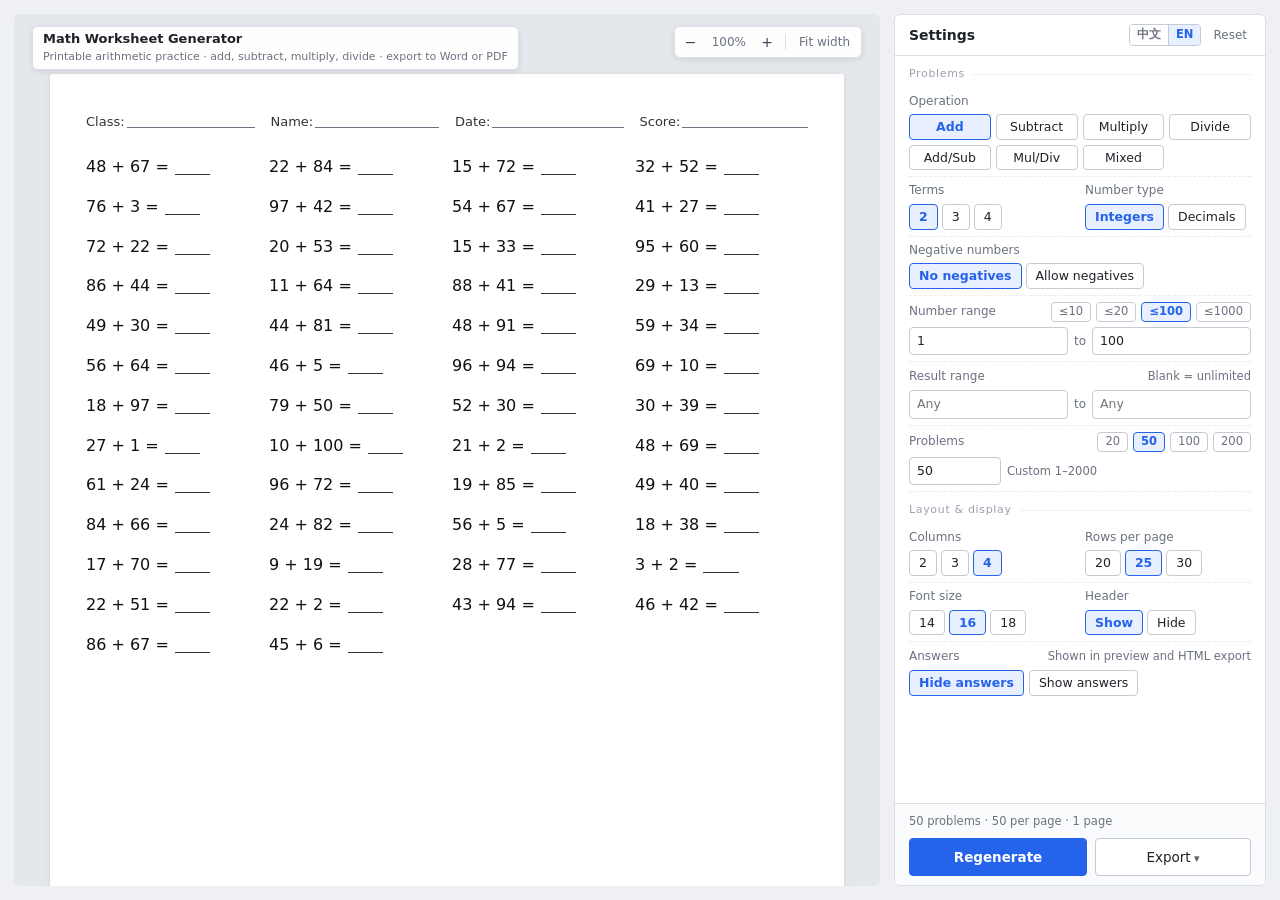
==== index.html @ c58219e7 "feat: 在线计算题生成器中英文版（SEO/导出/排版优化） - 出题引擎重写：整数除法整除、排除 ÷1 与自除、负数限制按步保证、小数答案位宽可控 - 交互：参数即时生效、预览缩放（适应宽度/Ct" ====
<!DOCTYPE html>
<html lang="zh-CN">
<head>
<meta charset="utf-8">
<meta name="viewport" content="width=device-width, initial-scale=1">
<title>在线计算题生成器 - 小学数学口算练习卷生成，可导出 Word / PDF</title>
<meta name="description" content="免费在线生成小学数学计算题：加减乘除与混合运算、整数或小数、负数限制、自定义数字与结果范围、题量与 A4 排版，一键导出 Word、PDF 或网页练习卷，支持中文与英文界面。">
<meta name="keywords" content="计算题生成器,口算题生成器,数学练习题,小学数学,加减乘除,混合运算,口算练习,竖式计算,负数限制,小数运算,打印练习卷,math worksheet generator,math practice,printable math worksheets">
<meta name="author" content="quietdw">
<meta name="robots" content="index,follow,max-image-preview:large,max-snippet:-1">
<meta name="theme-color" content="#2563eb">
<meta name="format-detection" content="telephone=no">
<link rel="canonical" href="https://quietdw.github.io/math-worksheet/">
<link rel="alternate" hreflang="zh-CN" href="https://quietdw.github.io/math-worksheet/">
<link rel="alternate" hreflang="en" href="https://quietdw.github.io/math-worksheet/?lang=en">
<link rel="alternate" hreflang="x-default" href="https://quietdw.github.io/math-worksheet/">
<meta property="og:type" content="website">
<meta property="og:site_name" content="在线计算题生成器">
<meta property="og:title" content="在线计算题生成器 - 小学数学口算练习卷生成">
<meta property="og:description" content="加减乘除与混合运算、整数或小数、负数限制、自定义范围与题量，A4 排版一键导出 Word / PDF。">
<meta property="og:url" content="https://quietdw.github.io/math-worksheet/">
<meta property="og:image" content="https://quietdw.github.io/math-worksheet/og-image.png">
<meta property="og:image:width" content="1200">
<meta property="og:image:height" content="630">
<meta property="og:image:alt" content="在线计算题生成器界面预览">
<meta property="og:locale" content="zh_CN">
<meta property="og:locale:alternate" content="en_US">
<meta name="twitter:card" content="summary_large_image">
<meta name="twitter:title" content="在线计算题生成器 - 小学数学口算练习卷生成">
<meta name="twitter:description" content="加减乘除与混合运算、整数或小数、负数限制、自定义范围与题量，A4 排版一键导出 Word / PDF。">
<meta name="twitter:image" content="https://quietdw.github.io/math-worksheet/og-image.png">
<link rel="icon" href="favicon.svg" type="image/svg+xml">
<link rel="apple-touch-icon" href="apple-touch-icon.png">
<script type="application/ld+json">
{
  "@context": "https://schema.org",
  "@graph": [
    {
      "@type": "WebApplication",
      "name": "在线计算题生成器",
      "alternateName": "Math Worksheet Generator",
      "url": "https://quietdw.github.io/math-worksheet/",
      "description": "免费在线生成小学数学计算题，支持加减乘除与混合运算、整数与小数、负数限制、自定义数字与结果范围，A4 排版一键导出 Word、PDF 或网页练习卷。",
      "applicationCategory": "EducationalApplication",
      "applicationSubCategory": "Math Worksheet Generator",
      "operatingSystem": "Any",
      "browserRequirements": "Requires JavaScript. Chrome, Edge, Firefox or Safari.",
      "inLanguage": ["zh-CN", "en"],
      "isAccessibleForFree": true,
      "offers": { "@type": "Offer", "price": "0", "priceCurrency": "CNY" },
      "featureList": [
        "加减乘除与混合运算，2-4 个数字",
        "整数与小数，小数位数可选",
        "负数限制，保证每一步中间结果不小于 0",
        "自定义数字范围、结果范围与题目数量",
        "A4 排版，4 列 25 行等版式一键切换",
        "导出 Word 题目卷与答案卷、PDF 打印、网页文件",
        "中文与英文界面切换"
      ],
      "screenshot": "https://quietdw.github.io/math-worksheet/og-image.png"
    },
    {
      "@type": "BreadcrumbList",
      "itemListElement": [
        { "@type": "ListItem", "position": 1, "name": "首页", "item": "https://quietdw.github.io/math-worksheet/" }
      ]
    },
    {
      "@type": "FAQPage",
      "mainEntity": [
        {
          "@type": "Question",
          "name": "支持哪些运算类型？",
          "acceptedAnswer": { "@type": "Answer", "text": "支持加法、减法、乘法、除法，以及加减混合、乘除混合与综合混合；每题可包含 2 至 4 个数字，数字可以是整数或小数。" }
        },
        {
          "@type": "Question",
          "name": "可以不出现负数吗？",
          "acceptedAnswer": { "@type": "Answer", "text": "可以。开启「不允许负数」后，每一步中间结果与最终结果都不小于 0，减法会自动保证被减数不小于减数。" }
        },
        {
          "@type": "Question",
          "name": "除法的结果一定是整数吗？",
          "acceptedAnswer": { "@type": "Answer", "text": "整数模式下保证整除，不会出现除不尽的题目；小数模式下商按设定的小数位数对齐，避免出现多位小数。" }
        },
        {
          "@type": "Question",
          "name": "导出的文件可以直接打印吗？",
          "acceptedAnswer": { "@type": "Answer", "text": "可以。练习卷按 A4 页面排版，Word 文件可直接打开打印，也可以使用「打印 / 另存为 PDF」输出 PDF。" }
        },
        {
          "@type": "Question",
          "name": "需要注册或付费吗？",
          "acceptedAnswer": { "@type": "Answer", "text": "不需要。全部题目在浏览器本地生成，不上传任何数据，免费且可离线使用。" }
        }
      ]
    }
  ]
}
</script>
<style>
  :root{
    --bg:#eef0f3;
    --panel:#ffffff;
    --line:#dcdfe5;
    --line-strong:#c6cad3;
    --text:#1f2329;
    --muted:#6b7280;
    --accent:#2563eb;
    --accent-soft:#e8efff;
    --warn:#b45309;
  }
  *{box-sizing:border-box}
  html,body{height:100%}
  body{
    margin:0;
    background:var(--bg);
    color:var(--text);
    font-family:"Segoe UI","Microsoft YaHei",system-ui,-apple-system,sans-serif;
    font-size:14px;
    line-height:1.5;
  }
  .app{
    display:grid;
    grid-template-columns:minmax(0,1fr) 372px;
    gap:14px;
    height:100vh;
    padding:14px;
  }

  /* ---------- 左侧预览 ---------- */
  .preview{
    position:relative;
    overflow:auto;
    background:#e4e7eb;
    border-radius:6px;
    padding:12px 18px 18px;
    scroll-behavior:auto;
  }
  .zoom-bar{
    position:sticky;
    top:0;
    z-index:6;
    display:flex;
    align-items:flex-start;
    justify-content:space-between;
    gap:12px;
    margin:-4px 0 8px;
    pointer-events:none;
  }
  .sheet-title{
    pointer-events:auto;
    padding:3px 10px 4px;
    background:rgba(255,255,255,.94);
    border:1px solid var(--line);
    border-radius:6px;
    box-shadow:0 2px 6px rgba(16,24,40,.09);
  }
  .sheet-title h1{
    margin:0;
    font-size:13px;
    font-weight:600;
    line-height:1.4;
    color:var(--text);
  }
  .sheet-title p{
    margin:1px 0 0;
    font-size:11px;
    line-height:1.4;
    color:var(--muted);
  }
  .zoom-inner{
    display:flex;
    align-items:center;
    gap:2px;
    padding:3px;
    pointer-events:auto;
    background:rgba(255,255,255,.94);
    border:1px solid var(--line);
    border-radius:6px;
    box-shadow:0 2px 6px rgba(16,24,40,.09);
  }
  .zoom-btn{
    appearance:none;
    border:0;
    background:transparent;
    color:#374151;
    font:inherit;
    font-size:14px;
    line-height:1;
    width:26px;
    height:24px;
    border-radius:4px;
    cursor:pointer;
  }
  .zoom-btn:hover{background:#eef1f5}
  .zoom-btn.wide{width:auto;padding:0 8px;font-size:12px;color:var(--muted)}
  .zoom-btn.wide:hover{color:var(--accent)}
  .zoom-val{
    appearance:none;
    border:0;
    background:transparent;
    color:var(--muted);
    font:inherit;
    font-size:12px;
    min-width:46px;
    height:24px;
    border-radius:4px;
    cursor:pointer;
    font-variant-numeric:tabular-nums;
  }
  .zoom-val:hover{background:#eef1f5;color:var(--accent)}
  .zoom-sep{width:1px;height:16px;background:var(--line);margin:0 3px}

  .paper-wrap{display:flex;justify-content:center}
  #paper{
    --qfs:16px;
    --cols:4;
    --zoom:1;
    zoom:var(--zoom);
    display:flex;
    flex-direction:column;
    align-items:center;
    gap:16px;
    width:794px;
  }
  .page{
    width:794px;
    height:1123px;
    padding:38px 36px 30px;
    display:flex;
    flex-direction:column;
    background:#fff;
    border-radius:2px;
    box-shadow:0 1px 2px rgba(16,24,40,.08),0 1px 8px rgba(16,24,40,.05);
  }
  .page-head{
    display:flex;
    gap:16px;
    font-size:13px;
    color:#333;
    margin-bottom:16px;
    flex:0 0 auto;
  }
  .head-item{display:flex;align-items:center;flex:1;min-width:0}
  .head-blank{flex:1;height:14px;margin-left:2px;border-bottom:1px solid #6b7280}
  .grid{
    flex:1 1 auto;
    display:grid;
    grid-template-columns:repeat(var(--cols),minmax(0,1fr));
    grid-auto-rows:minmax(0,1fr);
    column-gap:10px;
    min-height:0;
  }
  .q{
    display:flex;
    align-items:center;
    min-width:0;
    overflow:hidden;
    font-size:var(--qfs);
    font-variant-numeric:tabular-nums;
    white-space:nowrap;
    color:#111;
  }
  .q .blank{
    display:inline-block;
    flex:0 0 auto;
    min-width:2.2em;
    margin-left:6px;
    border-bottom:1.5px solid #333;
    height:1em;
    align-self:center;
  }
  .q .ans{
    flex:0 0 auto;
    margin-left:6px;
    color:var(--accent);
    font-weight:600;
  }
  .page-foot{
    flex:0 0 auto;
    padding-top:8px;
    text-align:center;
    font-size:11px;
    color:#9aa1ad;
  }
  .empty{
    flex:1;
    display:flex;
    align-items:center;
    justify-content:center;
    padding:0 40px;
    text-align:center;
    font-size:14px;
    color:var(--muted);
  }

  /* ---------- 右侧参数面板 ---------- */
  .panel{
    display:flex;
    flex-direction:column;
    background:var(--panel);
    border:1px solid var(--line);
    border-radius:6px;
    overflow:hidden;
    min-height:0;
  }
  .panel-head{
    display:flex;
    align-items:center;
    justify-content:space-between;
    padding:9px 14px;
    border-bottom:1px solid var(--line);
    font-weight:600;
    font-size:14px;
  }
  .link-btn{
    appearance:none;
    border:0;
    background:transparent;
    padding:2px 4px;
    font:inherit;
    font-size:12px;
    font-weight:400;
    color:var(--muted);
    border-radius:3px;
    cursor:pointer;
  }
  .link-btn:hover{color:var(--accent);background:var(--accent-soft)}
  .panel-tools{display:flex;align-items:center;gap:8px}
  .lang-switch{display:flex;border:1px solid var(--line-strong);border-radius:4px;overflow:hidden}
  .lang-switch button{
    appearance:none;
    border:0;
    background:#fff;
    color:var(--muted);
    font:inherit;
    font-size:11.5px;
    line-height:1.2;
    padding:3px 7px;
    cursor:pointer;
  }
  .lang-switch button + button{border-left:1px solid var(--line-strong)}
  .lang-switch button:hover{color:var(--accent)}
  .lang-switch button.active{background:var(--accent-soft);color:var(--accent);font-weight:600}
  .panel-scroll{flex:1;overflow-y:auto;padding:0 14px 6px}
  .group-title{
    display:flex;
    align-items:center;
    gap:8px;
    margin:8px 0 0;
    padding:2px 0 5px;
    font-size:11px;
    letter-spacing:.06em;
    color:#9aa1ad;
  }
  .group-title::after{content:"";flex:1;height:1px;background:#eef0f3}
  .field{padding:6px 0;border-bottom:1px dashed #e9ebef}
  .field:last-child{border-bottom:0}
  .field-label{font-size:12px;color:var(--muted);margin-bottom:5px;line-height:1.3}
  .field-head{display:flex;align-items:center;justify-content:space-between;gap:8px;margin-bottom:5px}
  .field-head .field-label{margin:0}
  .prow{display:grid;grid-template-columns:1fr 1fr;gap:0 10px;padding:6px 0;border-bottom:1px dashed #e9ebef}
  .prow.single{grid-template-columns:1fr}
  .prow > .field{padding:0;border:0;min-width:0}
  .prow .chips{gap:4px}
  .inline{display:flex;align-items:center;gap:6px}
  .inline input[type=number]{flex:0 0 92px;width:92px}
  .chips{display:flex;flex-wrap:wrap;gap:5px}
  .chips[data-key="op"]{display:grid;grid-template-columns:repeat(4,minmax(0,1fr));gap:5px}
  .chips[data-key="op"] .chip{padding:4px 4px;text-align:center;white-space:nowrap}
  .chip{
    appearance:none;
    border:1px solid var(--line-strong);
    background:#fff;
    color:var(--text);
    font:inherit;
    font-size:12.5px;
    line-height:1.25;
    padding:4px 9px;
    border-radius:4px;
    cursor:pointer;
    transition:background .12s,border-color .12s,color .12s;
  }
  .chip:hover{border-color:var(--accent);color:var(--accent)}
  .chip.active{
    background:var(--accent-soft);
    border-color:var(--accent);
    color:var(--accent);
    font-weight:600;
  }
  .chip.mini{font-size:11.5px;line-height:1.2;padding:2px 7px;color:var(--muted)}
  .chip.mini.active{color:var(--accent)}
  .row{display:flex;align-items:center;gap:6px}
  .row .dash{flex:0 0 auto;color:var(--muted);font-size:12px}
  input[type=number]{
    width:100%;
    min-width:0;
    padding:4px 7px;
    font:inherit;
    font-size:12.5px;
    color:var(--text);
    border:1px solid var(--line-strong);
    border-radius:4px;
    background:#fff;
  }
  input[type=number]:focus{outline:2px solid var(--accent-soft);border-color:var(--accent)}
  .hint{
    margin:5px 0 0;
    font-size:11.5px;
    line-height:1.45;
    color:var(--muted);
  }

  .panel-foot{
    border-top:1px solid var(--line);
    padding:9px 14px;
    background:#fafbfc;
  }
  .status{font-size:11.5px;color:var(--muted);margin-bottom:7px;min-height:16px}
  .status.warn{color:var(--warn)}
  .actions{display:flex;gap:8px}
  .btn{
    flex:1;
    appearance:none;
    font:inherit;
    font-size:13.5px;
    padding:8px 10px;
    border-radius:4px;
    border:1px solid var(--line-strong);
    background:#fff;
    color:var(--text);
    cursor:pointer;
    transition:background .12s,border-color .12s,color .12s;
  }
  .btn:hover{border-color:#9aa1ad}
  .btn:active{transform:translateY(1px)}
  .btn.primary{
    background:var(--accent);
    border-color:var(--accent);
    color:#fff;
    font-weight:600;
  }
  .btn.primary:hover{background:#1d4ed8;border-color:#1d4ed8}
  .btn.primary:disabled{opacity:.6;cursor:progress}

  .export-wrap{position:relative;flex:1;display:flex}
  .export-wrap .btn{flex:1}
  .export-wrap .btn::after{content:" ▾";font-size:11px;opacity:.75}
  .menu{
    position:absolute;
    right:0;
    bottom:calc(100% + 6px);
    min-width:196px;
    background:#fff;
    border:1px solid var(--line);
    border-radius:6px;
    box-shadow:0 8px 24px rgba(16,24,40,.14);
    padding:4px;
    z-index:20;
  }
  .menu button{
    display:block;
    width:100%;
    text-align:left;
    appearance:none;
    border:0;
    background:transparent;
    font:inherit;
    font-size:13px;
    padding:8px 10px;
    border-radius:4px;
    cursor:pointer;
    color:var(--text);
  }
  .menu button:hover{background:#f1f3f6}
  .menu .sep{height:1px;background:#eef0f3;margin:4px 2px}

  @media (max-width:1080px){
    .app{grid-template-columns:1fr;height:auto}
    .preview{max-height:70vh;order:2}
    .panel{order:1}
    .paper-wrap{justify-content:flex-start}
  }

  /* 矮屏：进一步压缩，保证右侧面板一屏可见 */
  @media (max-height:860px){
    .hint{display:none}
    .field,.prow{padding:5px 0}
    .field-label{font-size:11.5px;margin-bottom:4px}
    .field-head{margin-bottom:4px}
    .group-title{margin:6px 0 0;padding-bottom:4px}
    .chip{font-size:12px;padding:3px 8px}
    .chip.mini{font-size:11px;padding:2px 6px}
    input[type=number]{padding:3px 6px;font-size:12px}
    .panel-head{padding:8px 12px}
    .panel-scroll{padding:0 12px 4px}
    .panel-foot{padding:8px 12px}
    .status{margin-bottom:6px}
    .btn{padding:7px 10px;font-size:13px}
  }

  @media (max-height:740px){
    .panel-head{padding:6px 12px;font-size:13px}
    .group-title{margin:4px 0 0;padding-bottom:3px}
    .field,.prow{padding:3px 0}
    .field-label{font-size:11px;margin-bottom:3px}
    .field-head{margin-bottom:3px}
    .chip{font-size:11.5px;padding:2px 7px}
    .chip.mini{font-size:10.5px;padding:1px 5px}
    input[type=number]{padding:2px 5px;font-size:11.5px}
    .field-head .hint,.inline .hint{display:none}
    .panel-foot{padding:6px 12px}
    .status{margin-bottom:4px;font-size:11px}
    .btn{padding:6px 9px;font-size:12.5px}
  }

  @media (max-height:620px){
    .group-title{margin:2px 0 0;padding:0 0 2px;font-size:10px}
    .field,.prow{padding:2px 0}
    .field-label{margin-bottom:2px}
    .field-head{margin-bottom:2px}
    .chip{padding:2px 6px}
    .panel-scroll{padding:0 10px 2px}
    .panel-foot{padding:5px 10px}
  }

  .noscript-note{
    max-width:720px;
    margin:40px auto;
    padding:20px 24px;
    background:#fff;
    border:1px solid var(--line);
    border-radius:6px;
  }
  .noscript-note h1{margin:0 0 10px;font-size:18px}
  .noscript-note p{margin:0 0 8px;color:#374151;font-size:13px;line-height:1.65}

  @page{size:A4;margin:10mm}
  @media print{
    body{background:#fff}
    .app{display:block;height:auto;padding:0}
    .panel,.zoom-bar{display:none}
    .preview{overflow:visible;background:#fff;padding:0;border-radius:0}
    #paper{zoom:1 !important;width:auto;gap:0}
    .paper-wrap{display:block}
    .page{
      width:auto;
      height:277mm;
      padding:0;
      box-shadow:none;
      border-radius:0;
      page-break-after:always;
      break-after:page;
    }
    .page:last-child{page-break-after:auto;break-after:auto}
  }
</style>
</head>
<body>
<noscript>
  <div class="noscript-note">
    <h1>在线计算题生成器</h1>
    <p>本工具需要启用 JavaScript 才能生成题目。开启后可在浏览器中直接生成小学数学计算题（加减乘除、混合运算、整数或小数、负数限制），并按 A4 排版导出 Word、PDF 或网页练习卷。</p>
    <p>Math Worksheet Generator needs JavaScript to create worksheets (addition, subtraction, multiplication, division, decimals and mixed operations).</p>
  </div>
</noscript>
<div class="app">
  <main class="preview" id="preview">
    <div class="zoom-bar">
      <div class="sheet-title">
        <h1 data-i18n="appTitle">在线计算题生成器</h1>
        <p data-i18n="appSubtitle">小学数学口算练习 · 加减乘除 · 一键导出 Word / PDF</p>
      </div>
      <div class="zoom-inner">
        <button class="zoom-btn" id="zoomOut" data-i18n-title="zoomOutTitle" data-i18n-aria="zoomOutTitle">−</button>
        <button class="zoom-val" id="zoomVal" data-i18n-title="zoomValFit">100%</button>
        <button class="zoom-btn" id="zoomIn" data-i18n-title="zoomInTitle" data-i18n-aria="zoomInTitle">+</button>
        <span class="zoom-sep"></span>
        <button class="zoom-btn wide" id="zoomFit" data-i18n="zoomFit" data-i18n-title="zoomFitTitle">适应宽度</button>
      </div>
    </div>
    <div class="paper-wrap">
      <div id="paper"></div>
    </div>
  </main>

  <aside class="panel">
    <div class="panel-head">
      <span data-i18n="panelTitle">参数设置</span>
      <div class="panel-tools">
        <div class="lang-switch" id="langSwitch" role="group" aria-label="Language">
          <button type="button" data-lang="zh">中文</button>
          <button type="button" data-lang="en">EN</button>
        </div>
        <button class="link-btn" id="resetBtn" data-i18n="reset" data-i18n-title="resetTitle">重置</button>
      </div>
    </div>

    <div class="panel-scroll">
      <div class="group-title" data-i18n="groupProblems">题目内容</div>

      <div class="field">
        <div class="field-label" data-i18n="op">运算类型</div>
        <div class="chips" data-key="op">
          <button class="chip" data-value="add" data-i18n="opAdd">加法</button>
          <button class="chip" data-value="sub" data-i18n="opSub">减法</button>
          <button class="chip" data-value="mul" data-i18n="opMul">乘法</button>
          <button class="chip" data-value="div" data-i18n="opDiv">除法</button>
          <button class="chip" data-value="addsub" data-i18n="opAddSub">加减混合</button>
          <button class="chip" data-value="muldiv" data-i18n="opMulDiv">乘除混合</button>
          <button class="chip" data-value="all" data-i18n="opAll">综合混合</button>
        </div>
      </div>

      <div class="prow">
        <div class="field">
          <div class="field-label" data-i18n="operands">运算数量</div>
          <div class="chips" data-key="operands">
            <button class="chip" data-value="2" data-i18n="operands2">2 个</button>
            <button class="chip" data-value="3" data-i18n="operands3">3 个</button>
            <button class="chip" data-value="4" data-i18n="operands4">4 个</button>
          </div>
        </div>
        <div class="field">
          <div class="field-label" data-i18n="numType">数字类型</div>
          <div class="chips" data-key="numType">
            <button class="chip" data-value="int" data-i18n="typeInt">整数</button>
            <button class="chip" data-value="decimal" data-i18n="typeDecimal">小数</button>
          </div>
        </div>
      </div>

      <div class="prow">
        <div class="field" id="dpField" hidden>
          <div class="field-label" data-i18n="dp">小数位数</div>
          <div class="chips" data-key="dp">
            <button class="chip" data-value="1" data-i18n="dp1">1 位</button>
            <button class="chip" data-value="2" data-i18n="dp2">2 位</button>
          </div>
        </div>
        <div class="field">
          <div class="field-label" data-i18n="noNeg">负数限制</div>
          <div class="chips" data-key="noNeg" data-type="bool">
            <button class="chip" data-value="true" data-i18n="noNegTrue">不允许负数</button>
            <button class="chip" data-value="false" data-i18n="noNegFalse">允许负数</button>
          </div>
        </div>
      </div>

      <div class="field">
        <div class="field-head">
          <span class="field-label" data-i18n="numRange">数字范围</span>
          <div class="chips" id="rangePresets">
            <button class="chip mini" data-min="1" data-max="10" data-i18n="range10">10 以内</button>
            <button class="chip mini" data-min="1" data-max="20" data-i18n="range20">20 以内</button>
            <button class="chip mini" data-min="1" data-max="100" data-i18n="range100">100 以内</button>
            <button class="chip mini" data-min="1" data-max="1000" data-i18n="range1000">1000 以内</button>
          </div>
        </div>
        <div class="row">
          <input type="number" data-key="numMin" value="1" step="1" data-i18n-aria="numMinAria" aria-label="数字范围最小值">
          <span class="dash" data-i18n="sepTo">至</span>
          <input type="number" data-key="numMax" value="100" step="1" data-i18n-aria="numMaxAria" aria-label="数字范围最大值">
        </div>
      </div>

      <div class="field">
        <div class="field-head">
          <span class="field-label" data-i18n="resRange">结果范围</span>
          <span class="hint" style="margin:0" data-i18n="resUnlimited">留空表示不限</span>
        </div>
        <div class="row">
          <input type="number" data-key="resMin" placeholder="不限" data-i18n-ph="phUnlimited" data-i18n-aria="resMinAria" aria-label="结果范围最小值">
          <span class="dash" data-i18n="sepTo">至</span>
          <input type="number" data-key="resMax" placeholder="不限" data-i18n-ph="phUnlimited" data-i18n-aria="resMaxAria" aria-label="结果范围最大值">
        </div>
      </div>

      <div class="field">
        <div class="field-head">
          <span class="field-label" data-i18n="count">题目数量</span>
          <div class="chips" id="countPresets">
            <button class="chip mini" data-count="20">20</button>
            <button class="chip mini" data-count="50">50</button>
            <button class="chip mini" data-count="100">100</button>
            <button class="chip mini" data-count="200">200</button>
          </div>
        </div>
        <div class="inline">
          <input type="number" data-key="count" value="50" min="1" max="2000" step="1" data-i18n-aria="countAria" aria-label="题目数量">
          <span class="hint" style="margin:0" data-i18n="countCustom">自定义 1–2000</span>
        </div>
      </div>

      <div class="group-title" data-i18n="groupLayout">排版与显示</div>

      <div class="prow">
        <div class="field">
          <div class="field-label" data-i18n="cols">每行题数</div>
          <div class="chips" data-key="cols">
            <button class="chip" data-value="2" data-i18n="cols2">2 列</button>
            <button class="chip" data-value="3" data-i18n="cols3">3 列</button>
            <button class="chip" data-value="4" data-i18n="cols4">4 列</button>
          </div>
        </div>
        <div class="field">
          <div class="field-label" data-i18n="rows">每页行数</div>
          <div class="chips" data-key="rows">
            <button class="chip" data-value="20" data-i18n="rows20">20 行</button>
            <button class="chip" data-value="25" data-i18n="rows25">25 行</button>
            <button class="chip" data-value="30" data-i18n="rows30">30 行</button>
          </div>
        </div>
      </div>

      <div class="prow">
        <div class="field">
          <div class="field-label" data-i18n="fontSize">字号</div>
          <div class="chips" data-key="fontSize">
            <button class="chip" data-value="14" data-i18n="font14">小 14</button>
            <button class="chip" data-value="16" data-i18n="font16">中 16</button>
            <button class="chip" data-value="18" data-i18n="font18">大 18</button>
          </div>
        </div>
        <div class="field">
          <div class="field-label" data-i18n="header">表头信息</div>
          <div class="chips" data-key="header" data-type="bool">
            <button class="chip" data-value="true" data-i18n="show">显示</button>
            <button class="chip" data-value="false" data-i18n="hide">隐藏</button>
          </div>
        </div>
      </div>

      <div class="field">
        <div class="field-head">
          <span class="field-label" data-i18n="answers">答案</span>
          <span class="hint" style="margin:0" data-i18n="answersNote">显示时预览与网页导出同步</span>
        </div>
        <div class="chips" data-key="answers" data-type="bool">
          <button class="chip" data-value="false" data-i18n="answersFalse">隐藏答案</button>
          <button class="chip" data-value="true" data-i18n="answersTrue">显示答案</button>
        </div>
      </div>
    </div>

    <div class="panel-foot">
      <div class="status" id="status"></div>
      <div class="actions">
        <button class="btn primary" id="regenBtn" data-i18n="regen">换一批</button>
        <div class="export-wrap">
          <button class="btn" id="exportBtn" data-i18n="export">导出文档</button>
          <div class="menu" id="exportMenu" hidden>
            <button data-act="print" data-i18n="exportPrint">打印 / 另存为 PDF</button>
            <div class="sep"></div>
            <button data-act="docx" data-i18n="exportDocx">导出 Word（题目卷）</button>
            <button data-act="docx-answers" data-i18n="exportDocxAnswers">导出 Word（答案卷）</button>
            <div class="sep"></div>
            <button data-act="html" data-i18n="exportHtml">导出网页（.html）</button>
          </div>
        </div>
      </div>
    </div>
  </aside>
</div>

<script>
(function () {
  'use strict';

  var DEFAULTS = {
    op: 'add',
    operands: 2,
    numType: 'int',
    dp: 2,
    numMin: 1,
    numMax: 100,
    resMin: null,
    resMax: null,
    noNeg: true,
    count: 50,
    cols: 4,
    rows: 25,
    fontSize: 16,
    header: true,
    answers: false
  };

  var OP_SETS = {
    add: ['+'],
    sub: ['-'],
    mul: ['×'],
    div: ['÷'],
    addsub: ['+', '-'],
    muldiv: ['×', '÷'],
    all: ['+', '-', '×', '÷']
  };

  var STORE_KEY = 'mathgen.cfg.v2';
  var LANG_KEY = 'mathgen.lang.v1';
  var LAYOUT_KEYS = { cols: 1, rows: 1, fontSize: 1, header: 1, answers: 1 };
  var PAGE_W = 794;
  var FONT_STACK = 'Microsoft YaHei';

  var I18N = {
    zh: {
      appTitle: '在线计算题生成器',
      appSubtitle: '小学数学口算练习 · 加减乘除 · 一键导出 Word / PDF',
      seoTitle: '在线计算题生成器 - 小学数学口算练习卷生成，可导出 Word / PDF',
      seoDesc: '免费在线生成小学数学计算题：加减乘除与混合运算、整数或小数、负数限制、自定义数字与结果范围、题量与 A4 排版，一键导出 Word、PDF 或网页练习卷，支持中文与英文界面。',
      seoKeywords: '计算题生成器,口算题生成器,数学练习题,小学数学,加减乘除,混合运算,口算练习,竖式计算,负数限制,小数运算,打印练习卷,math worksheet generator,math practice,printable math worksheets',
      panelTitle: '参数设置',
      reset: '重置',
      resetTitle: '恢复默认参数',
      zoomOutTitle: '缩小（Ctrl + 滚轮）',
      zoomInTitle: '放大（Ctrl + 滚轮）',
      zoomFit: '适应宽度',
      zoomFitTitle: '按窗口宽度自动缩放',
      zoomValFit: '当前已适应宽度，点击恢复 100%',
      zoomValManual: '点击适应窗口宽度',
      groupProblems: '题目内容',
      groupLayout: '排版与显示',
      op: '运算类型',
      opAdd: '加法',
      opSub: '减法',
      opMul: '乘法',
      opDiv: '除法',
      opAddSub: '加减混合',
      opMulDiv: '乘除混合',
      opAll: '综合混合',
      operands: '运算数量',
      operands2: '2 个',
      operands3: '3 个',
      operands4: '4 个',
      numType: '数字类型',
      typeInt: '整数',
      typeDecimal: '小数',
      dp: '小数位数',
      dp1: '1 位',
      dp2: '2 位',
      noNeg: '负数限制',
      noNegTrue: '不允许负数',
      noNegFalse: '允许负数',
      numRange: '数字范围',
      numMinAria: '数字范围最小值',
      numMaxAria: '数字范围最大值',
      range10: '10 以内',
      range20: '20 以内',
      range100: '100 以内',
      range1000: '1000 以内',
      resRange: '结果范围',
      resUnlimited: '留空表示不限',
      resMinAria: '结果范围最小值',
      resMaxAria: '结果范围最大值',
      phUnlimited: '不限',
      count: '题目数量',
      countCustom: '自定义 1–2000',
      countAria: '题目数量',
      cols: '每行题数',
      cols2: '2 列',
      cols3: '3 列',
      cols4: '4 列',
      rows: '每页行数',
      rows20: '20 行',
      rows25: '25 行',
      rows30: '30 行',
      fontSize: '字号',
      font14: '小 14',
      font16: '中 16',
      font18: '大 18',
      header: '表头信息',
      show: '显示',
      hide: '隐藏',
      answers: '答案',
      answersFalse: '隐藏答案',
      answersTrue: '显示答案',
      answersNote: '显示时预览与网页导出同步',
      regen: '换一批',
      export: '导出文档',
      exportPrint: '打印 / 另存为 PDF',
      exportDocx: '导出 Word（题目卷）',
      exportDocxAnswers: '导出 Word（答案卷）',
      exportHtml: '导出网页（.html）',
      sepTo: '至',
      statusLine: '共 {n} 题 · 每页 {p} 题 · {c} 页',
      unitProblem: '题',
      unitProblems: '题',
      perPageShort: '每页',
      unitPage: '页',
      unitPages: '页',
      statusEmpty: '未生成题目，请放宽数字范围或结果范围',
      warnPartial: '部分条件无解',
      warnFont: '字号已自动缩小，可减少列数',
      warnRange: '结果范围下限大于上限',
      emptyState: '当前条件下无法生成题目，请放宽数字范围或结果范围。',
      pageOf: '第 {i} / {n} 页',
      headClass: '班级',
      headName: '姓名',
      headDate: '日期',
      headScore: '得分',
      footerPrefix: '第 ',
      footerMid: ' 页 / 共 ',
      footerSuffix: ' 页',
      noQuestions: '还没有题目，请先调整参数或点击「换一批」。',
      docxFail: 'Word 导出失败，已改为导出网页文件。',
      fileNameWorksheet: '计算题_{n}题_题目卷',
      fileNameAnswers: '计算题_{n}题_答案卷',
      fileNameHtml: '计算题_{n}题',
      exportTitle: '计算题',
      htmlPage: '第 {i} 页'
    },
    en: {
      appTitle: 'Math Worksheet Generator',
      appSubtitle: 'Printable arithmetic practice · add, subtract, multiply, divide · export to Word or PDF',
      seoTitle: 'Math Worksheet Generator - Free Printable Addition, Subtraction, Multiplication & Division Practice',
      seoDesc: 'Free online math worksheet generator: addition, subtraction, multiplication, division and mixed operations, integers or decimals, no-negative option, custom number and result ranges, A4 layout, one-click export to Word, PDF or HTML.',
      seoKeywords: 'math worksheet generator, printable math worksheets, math practice, arithmetic worksheets, addition worksheets, subtraction worksheets, multiplication worksheets, division worksheets, mental math, elementary math, 计算题生成器, 口算题',
      panelTitle: 'Settings',
      reset: 'Reset',
      resetTitle: 'Restore defaults',
      zoomOutTitle: 'Zoom out (Ctrl + scroll)',
      zoomInTitle: 'Zoom in (Ctrl + scroll)',
      zoomFit: 'Fit width',
      zoomFitTitle: 'Scale to window width',
      zoomValFit: 'Fitted to width — click for 100%',
      zoomValManual: 'Click to fit window width',
      groupProblems: 'Problems',
      groupLayout: 'Layout & display',
      op: 'Operation',
      opAdd: 'Add',
      opSub: 'Subtract',
      opMul: 'Multiply',
      opDiv: 'Divide',
      opAddSub: 'Add/Sub',
      opMulDiv: 'Mul/Div',
      opAll: 'Mixed',
      operands: 'Terms',
      operands2: '2',
      operands3: '3',
      operands4: '4',
      numType: 'Number type',
      typeInt: 'Integers',
      typeDecimal: 'Decimals',
      dp: 'Decimal places',
      dp1: '1',
      dp2: '2',
      noNeg: 'Negative numbers',
      noNegTrue: 'No negatives',
      noNegFalse: 'Allow negatives',
      numRange: 'Number range',
      numMinAria: 'Minimum number',
      numMaxAria: 'Maximum number',
      range10: '≤10',
      range20: '≤20',
      range100: '≤100',
      range1000: '≤1000',
      resRange: 'Result range',
      resUnlimited: 'Blank = unlimited',
      resMinAria: 'Minimum result',
      resMaxAria: 'Maximum result',
      phUnlimited: 'Any',
      count: 'Problems',
      countCustom: 'Custom 1–2000',
      countAria: 'Number of problems',
      cols: 'Columns',
      cols2: '2',
      cols3: '3',
      cols4: '4',
      rows: 'Rows per page',
      rows20: '20',
      rows25: '25',
      rows30: '30',
      fontSize: 'Font size',
      font14: '14',
      font16: '16',
      font18: '18',
      header: 'Header',
      show: 'Show',
      hide: 'Hide',
      answers: 'Answers',
      answersFalse: 'Hide answers',
      answersTrue: 'Show answers',
      answersNote: 'Shown in preview and HTML export',
      regen: 'Regenerate',
      export: 'Export',
      exportPrint: 'Print / Save as PDF',
      exportDocx: 'Word (worksheet)',
      exportDocxAnswers: 'Word (answer key)',
      exportHtml: 'Web page (.html)',
      sepTo: 'to',
      statusLine: '{n} problems · {p} per page · {c} pages',
      unitProblem: 'problem',
      unitProblems: 'problems',
      perPageShort: 'per page',
      unitPage: 'page',
      unitPages: 'pages',
      statusEmpty: 'No problems generated — widen the number or result range',
      warnPartial: 'some conditions unsolvable',
      warnFont: 'font size auto-reduced',
      warnRange: 'min result exceeds max',
      emptyState: 'No problems match these settings. Try widening the number or result range.',
      pageOf: 'Page {i} / {n}',
      headClass: 'Class',
      headName: 'Name',
      headDate: 'Date',
      headScore: 'Score',
      footerPrefix: 'Page ',
      footerMid: ' of ',
      footerSuffix: '',
      noQuestions: 'No problems yet — adjust the settings or hit Regenerate.',
      docxFail: 'Word export failed; a web page was exported instead.',
      fileNameWorksheet: 'Worksheet_{n}',
      fileNameAnswers: 'AnswerKey_{n}',
      fileNameHtml: 'Worksheet_{n}',
      exportTitle: 'Math Worksheet',
      htmlPage: 'Page {i}'
    }
  };

  var lang = 'zh';

  var cfg = clone(DEFAULTS);
  var questions = [];
  var effectiveFontSize = DEFAULTS.fontSize;
  var view = { zoom: 1, mode: 'fit' };
  var genTimer = null;
  var saveTimer = null;
  var divCache = new Map();

  var previewEl = document.getElementById('preview');
  var paperEl = document.getElementById('paper');
  var statusEl = document.getElementById('status');
  var regenBtn = document.getElementById('regenBtn');
  var exportBtn = document.getElementById('exportBtn');
  var exportMenu = document.getElementById('exportMenu');
  var dpField = document.getElementById('dpField');
  var zoomVal = document.getElementById('zoomVal');
  var rangePresets = document.getElementById('rangePresets');
  var countPresets = document.getElementById('countPresets');

  /* ---------------- 国际化 ---------------- */

  function t(key) {
    var pack = I18N[lang] || I18N.zh;
    if (pack[key] !== undefined) return pack[key];
    if (I18N.zh[key] !== undefined) return I18N.zh[key];
    return key;
  }

  function tf(key, vars) {
    var s = t(key);
    for (var k in vars) {
      if (Object.prototype.hasOwnProperty.call(vars, k)) {
        s = s.split('{' + k + '}').join(String(vars[k]));
      }
    }
    return s;
  }

  function headColon() {
    return lang === 'zh' ? '：' : ':';
  }

  function statusText(n, p, c) {
    if (lang === 'zh') return tf('statusLine', { n: n, p: p, c: c });
    return (n + ' ' + t(n === 1 ? 'unitProblem' : 'unitProblems')) + ' · ' +
      (p + ' ' + t('perPageShort')) + ' · ' +
      (c + ' ' + t(c === 1 ? 'unitPage' : 'unitPages'));
  }

  function headLabels() {
    return [t('headClass'), t('headName'), t('headDate'), t('headScore')];
  }

  function detectLang() {
    var fromUrl = null;
    try {
      fromUrl = new URLSearchParams(location.search).get('lang');
    } catch (e) { /* 老浏览器忽略 */ }
    if (fromUrl === 'zh' || fromUrl === 'en') return fromUrl;

    var saved = null;
    try {
      saved = localStorage.getItem(LANG_KEY);
    } catch (e) { /* 忽略 */ }
    if (saved === 'zh' || saved === 'en') return saved;

    var nav = (navigator.language || navigator.userLanguage || '').toLowerCase();
    return nav.indexOf('zh') === 0 ? 'zh' : (nav ? 'en' : 'zh');
  }

  function syncStaticLabels() {
    document.querySelectorAll('[data-i18n]').forEach(function (el) {
      el.textContent = t(el.dataset.i18n);
    });
    document.querySelectorAll('[data-i18n-title]').forEach(function (el) {
      el.title = t(el.dataset.i18nTitle);
    });
    document.querySelectorAll('[data-i18n-ph]').forEach(function (el) {
      el.placeholder = t(el.dataset.i18nPh);
    });
    document.querySelectorAll('[data-i18n-aria]').forEach(function (el) {
      el.setAttribute('aria-label', t(el.dataset.i18nAria));
    });
  }

  function syncSeo() {
    var base = 'https://quietdw.github.io/math-worksheet/';
    var url = base + (lang === 'en' ? '?lang=en' : '');

    document.title = t('seoTitle');
    setMeta('name', 'description', t('seoDesc'));
    setMeta('name', 'keywords', t('seoKeywords'));
    setMeta('property', 'og:title', t('seoTitle'));
    setMeta('property', 'og:description', t('seoDesc'));
    setMeta('property', 'og:url', url);
    setMeta('property', 'og:locale', lang === 'en' ? 'en_US' : 'zh_CN');
    setMeta('property', 'og:locale:alternate', lang === 'en' ? 'zh_CN' : 'en_US');
    setMeta('name', 'twitter:title', t('seoTitle'));
    setMeta('name', 'twitter:description', t('seoDesc'));

    var canonical = document.querySelector('link[rel="canonical"]');
    if (canonical) canonical.href = url;
  }

  function setMeta(attr, key, value) {
    var el = document.querySelector('meta[' + attr + '="' + key + '"]');
    if (el) el.setAttribute('content', value);
  }

  function applyLang(next, silent) {
    lang = next === 'en' ? 'en' : 'zh';
    try {
      localStorage.setItem(LANG_KEY, lang);
    } catch (e) { /* 忽略 */ }

    document.documentElement.lang = lang === 'zh' ? 'zh-CN' : 'en';
    document.title = t('seoTitle');

    var switchBtns = document.querySelectorAll('#langSwitch button');
    for (var i = 0; i < switchBtns.length; i++) {
      switchBtns[i].classList.toggle('active', switchBtns[i].dataset.lang === lang);
    }

    syncStaticLabels();
    syncSeo();
    if (!silent) render();
  }

  /* ---------------- 工具函数 ---------------- */

  function clone(obj) {
    var out = {};
    for (var k in obj) {
      if (Object.prototype.hasOwnProperty.call(obj, k)) out[k] = obj[k];
    }
    return out;
  }

  function rndInt(a, b) {
    return a + Math.floor(Math.random() * (b - a + 1));
  }

  function roundTo(v, d) {
    var p = Math.pow(10, d);
    return Math.round(v * p) / p;
  }

  function clampCount(v) {
    var n = Math.round(Number(v));
    if (!isFinite(n)) n = DEFAULTS.count;
    return Math.max(1, Math.min(2000, n));
  }

  function isFractional(v) {
    return Math.abs(v - Math.round(v)) > 1e-9;
  }

  function numBounds() {
    var a = Number(cfg.numMin);
    var b = Number(cfg.numMax);
    if (!isFinite(a)) a = 0;
    if (!isFinite(b)) b = 100;
    var lo = Math.min(a, b);
    var hi = Math.max(a, b);
    if (cfg.numType === 'int') {
      lo = Math.ceil(lo);
      hi = Math.floor(hi);
    }
    if (cfg.noNeg) lo = Math.max(lo, 0);
    if (hi < lo) hi = lo;
    return { lo: lo, hi: hi };
  }

  function randNum(lo, hi) {
    if (cfg.numType === 'int') return rndInt(Math.ceil(lo), Math.floor(hi));
    return roundTo(lo + Math.random() * (hi - lo), cfg.dp);
  }

  function fmtNum(v) {
    var dp = cfg.numType === 'int' ? 0 : cfg.dp;
    var s = roundTo(v, dp).toFixed(dp);
    if (dp > 0) s = s.replace(/0+$/, '').replace(/\.$/, '');
    return s;
  }

  function fmtAnswer(v) {
    var s = roundTo(v, 6).toFixed(6).replace(/0+$/, '').replace(/\.$/, '');
    return s === '-0' || s === '' ? '0' : s;
  }

  /* ---------------- 出题引擎 ---------------- */

  function divisionCandidates(term, lo, hi) {
    var key = cfg.numType + '|' + cfg.dp + '|' + lo + '|' + hi + '|' + roundTo(term, 6);
    var cached = divCache.get(key);
    if (cached) return cached;

    var dp = cfg.numType === 'int' ? 0 : cfg.dp;
    var unit = Math.pow(10, -dp);
    var out = [];
    var T = Math.abs(term);
    if (!T) {
      divCache.set(key, out);
      return out;
    }

    var dMin = Math.max(1 + unit, lo);
    if (dMin > hi + 1e-9) {
      divCache.set(key, out);
      return out;
    }

    // 以整数商反推除数，保证除得尽，且不会出现 ÷1、÷自身这类无意义题
    var qLo = Math.max(2, Math.ceil(T / hi));
    var qHi = Math.min(Math.floor(T / dMin), Math.floor(T / Math.max(lo, unit)));
    qHi = Math.min(qHi, qLo + 4000);

    for (var q = qLo; q <= qHi; q++) {
      var d = T / q;
      var dr = roundTo(d, dp);
      if (Math.abs(d - dr) > 1e-9 * Math.max(1, d)) continue;
      if (dr < dMin - 1e-9 || dr > hi + 1e-9) continue;
      out.push(dr);
      if (out.length >= 20) break;
    }

    divCache.set(key, out);
    return out;
  }

  function filterUsedDivisors(list, used) {
    var out = [];
    for (var i = 0; i < list.length; i++) {
      var dup = false;
      for (var j = 0; j < used.length; j++) {
        if (Math.abs(list[i] - used[j]) < 1e-9) {
          dup = true;
          break;
        }
      }
      if (!dup) out.push(list[i]);
    }
    return out;
  }

  function pickFactor(lo, hi, fracTerm) {
    // 小数连乘时优先取整数因数，避免答案出现四五位小数
    if (cfg.numType === 'decimal' && fracTerm) {
      var iLo = Math.ceil(lo);
      var iHi = Math.floor(hi);
      if (iHi >= iLo) {
        if (iHi > iLo && iLo <= 1 && iHi >= 2) iLo = 2;
        return rndInt(iLo, iHi);
      }
    }
    var x = randNum(lo, hi);
    if (Math.abs(x - 1) < 1e-9 && hi > 1) x = randNum(lo, hi);
    return x;
  }

  function makeQuestion(seen) {
    var n = cfg.operands;
    var pool = OP_SETS[cfg.op] || OP_SETS.add;
    var bounds = numBounds();
    var lo = bounds.lo;
    var hi = bounds.hi;
    var unit = cfg.numType === 'int' ? 1 : Math.pow(10, -cfg.dp);
    var maxAbs = 1e9;

    for (var attempt = 0; attempt < 50; attempt++) {
      var nums = [randNum(lo, hi)];
      var ops = [];
      var term = nums[0];
      var termFactors = [nums[0]];
      var fracTerm = isFractional(term);
      var acc = 0;
      var ok = true;
      var i, k, op, options, cand, x;

      for (i = 0; i < n - 1; i++) {
        options = [];
        for (k = 0; k < pool.length; k++) {
          op = pool[k];
          if (op === '÷') {
            if (Math.abs(term) < Math.max(unit, 1)) continue;
            if (cfg.noNeg && term < 0) continue;
            if (!filterUsedDivisors(divisionCandidates(term, lo, hi), termFactors).length) continue;
          } else if (op === '×') {
            if (Math.abs(term) * Math.max(Math.abs(lo), Math.abs(hi), 1) > maxAbs) continue;
          } else if (op === '-' && cfg.noNeg) {
            if (acc + term < lo - 1e-9) continue;
          }
          options.push(op);
        }
        if (!options.length) {
          ok = false;
          break;
        }
        op = options[rndInt(0, options.length - 1)];

        if (op === '×') {
          x = pickFactor(lo, hi, fracTerm);
          if (Math.abs(term * x) > maxAbs) {
            ok = false;
            break;
          }
          term = roundTo(term * x, 10);
          termFactors.push(x);
          fracTerm = isFractional(term);
        } else if (op === '÷') {
          cand = filterUsedDivisors(divisionCandidates(term, lo, hi), termFactors);
          x = cand[rndInt(0, cand.length - 1)];
          term = roundTo(term / x, 10);
          termFactors.push(x);
          fracTerm = isFractional(term);
        } else {
          acc = roundTo(acc + term, 10);
          if (cfg.noNeg && acc < -1e-9) {
            ok = false;
            break;
          }
          if (op === '+') {
            x = randNum(lo, hi);
          } else if (cfg.noNeg) {
            var cap = Math.min(hi, acc);
            if (cap < lo - 1e-9) {
              ok = false;
              break;
            }
            x = randNum(lo, Math.max(lo, cap));
          } else {
            x = randNum(lo, hi);
          }
          term = op === '-' ? -x : x;
          termFactors = [x];
          fracTerm = isFractional(term);
        }

        ops.push(op);
        nums.push(x);
      }

      if (!ok) continue;

      var value = roundTo(acc + term, 10);
      if (!isFinite(value) || Math.abs(value) > 1e12) continue;
      if (cfg.noNeg && value < -1e-9) continue;
      if (cfg.resMin !== null && value < cfg.resMin - 1e-9) continue;
      if (cfg.resMax !== null && value > cfg.resMax + 1e-9) continue;

      var expr = '';
      for (i = 0; i < nums.length; i++) {
        if (i) expr += ' ' + ops[i - 1] + ' ';
        var token = fmtNum(nums[i]);
        expr += (i > 0 && token.charAt(0) === '-') ? '(' + token + ')' : token;
      }
      if (seen && seen.has(expr)) continue;
      return { expr: expr, value: value };
    }

    return null;
  }

  function generate() {
    var total = clampCount(cfg.count);
    var seen = new Set();
    var list = [];
    var misses = 0;

    divCache.clear();

    while (list.length < total) {
      var q = makeQuestion(seen);
      if (!q) {
        misses++;
        if (misses > 40) {
          if (seen.size) {
            seen.clear();
            misses = 0;
            continue;
          }
          break;
        }
        continue;
      }
      misses = 0;
      list.push(q);
      seen.add(q.expr);
    }

    questions = list;
    render();
  }

  /* ---------------- 预览渲染 ---------------- */

  function buildHeadEl() {
    var head = document.createElement('div');
    head.className = 'page-head';
    headLabels().forEach(function (name) {
      var item = document.createElement('span');
      item.className = 'head-item';
      var text = document.createElement('span');
      text.textContent = name + headColon();
      var blank = document.createElement('i');
      blank.className = 'head-blank';
      item.appendChild(text);
      item.appendChild(blank);
      head.appendChild(item);
    });
    return head;
  }

  function buildPage(qs, index, count) {
    var page = document.createElement('section');
    page.className = 'page';

    if (cfg.header) page.appendChild(buildHeadEl());

    if (!qs.length) {
      var empty = document.createElement('div');
      empty.className = 'empty';
      empty.textContent = t('emptyState');
      page.appendChild(empty);
    } else {
      var grid = document.createElement('div');
      grid.className = 'grid';
      for (var r = 0; r < cfg.rows; r++) {
        for (var c = 0; c < cfg.cols; c++) {
          var q = qs[r * cfg.cols + c];
          var cell = document.createElement('div');
          cell.className = 'q';
          if (q) {
            var expr = document.createElement('span');
            expr.className = 'expr';
            expr.textContent = q.expr + ' =';
            cell.appendChild(expr);

            if (cfg.answers) {
              var ans = document.createElement('span');
              ans.className = 'ans';
              ans.textContent = fmtAnswer(q.value);
              cell.appendChild(ans);
            } else {
              var blank = document.createElement('span');
              blank.className = 'blank';
              cell.appendChild(blank);
            }
          }
          grid.appendChild(cell);
        }
      }
      page.appendChild(grid);
    }

    var foot = document.createElement('div');
    foot.className = 'page-foot';
    foot.textContent = tf('pageOf', { i: index + 1, n: count });
    page.appendChild(foot);

    return page;
  }

  function fitFontSize() {
    var cells = paperEl.querySelectorAll('.q');
    var ratio = 1;
    for (var i = 0; i < cells.length; i++) {
      var cell = cells[i];
      if (!cell.firstChild) continue;
      var avail = cell.clientWidth;
      if (!avail) continue;
      if (cell.scrollWidth > avail + 0.5) {
        ratio = Math.min(ratio, avail / cell.scrollWidth);
      }
    }
    var size = cfg.fontSize;
    if (ratio < 1) {
      size = Math.max(10, Math.floor(cfg.fontSize * ratio * 0.97));
    }
    effectiveFontSize = size;
    paperEl.style.setProperty('--qfs', size + 'px');
    return size < cfg.fontSize;
  }

  function render() {
    var scrollTop = previewEl.scrollTop;
    var perPage = Math.max(1, cfg.cols * cfg.rows);
    var pages = [];
    var i;

    for (i = 0; i < questions.length; i += perPage) {
      pages.push(questions.slice(i, i + perPage));
    }
    if (!pages.length) pages.push([]);

    paperEl.style.setProperty('--cols', cfg.cols);
    paperEl.style.setProperty('--qfs', cfg.fontSize + 'px');
    paperEl.textContent = '';

    pages.forEach(function (qs, index) {
      paperEl.appendChild(buildPage(qs, index, pages.length));
    });

    var shrunk = fitFontSize();
    updateStatus(shrunk);
    previewEl.scrollTop = scrollTop;
    applyZoom();
  }

  function updateStatus(shrunk) {
    var perPage = Math.max(1, cfg.cols * cfg.rows);

    if (!questions.length) {
      statusEl.textContent = t('statusEmpty');
      statusEl.classList.add('warn');
      return;
    }

    var pageCount = Math.max(1, Math.ceil(questions.length / perPage));
    var shownPerPage = Math.min(perPage, questions.length);
    var warns = [];

    if (questions.length < clampCount(cfg.count)) warns.push(t('warnPartial'));
    if (shrunk) warns.push(t('warnFont'));
    if (cfg.resMin !== null && cfg.resMax !== null && cfg.resMin > cfg.resMax) {
      warns.push(t('warnRange'));
    }

    var text = statusText(questions.length, shownPerPage, pageCount);
    statusEl.textContent = text + (warns.length ? ' · ' + warns.join(' · ') : '');
    statusEl.classList.toggle('warn', warns.length > 0);
  }

  /* ---------------- 缩放 ---------------- */

  function applyZoom() {
    if (view.mode === 'fit') {
      var avail = paperEl.parentElement.clientWidth;
      view.zoom = Math.max(0.3, Math.min(1, avail / PAGE_W));
    }
    paperEl.style.setProperty('--zoom', String(view.zoom));
    zoomVal.textContent = Math.round(view.zoom * 100) + '%';
    zoomVal.title = t(view.mode === 'fit' ? 'zoomValFit' : 'zoomValManual');
  }

  function setZoom(next, mode) {
    view.mode = mode || 'manual';
    view.zoom = Math.max(0.3, Math.min(2, Math.round(next * 100) / 100));
    applyZoom();
  }

  /* ---------------- 配置保存 ---------------- */

  function saveCfg() {
    clearTimeout(saveTimer);
    saveTimer = setTimeout(function () {
      try {
        localStorage.setItem(STORE_KEY, JSON.stringify(cfg));
      } catch (e) { /* 隐私模式下忽略 */ }
    }, 300);
  }

  function loadCfg() {
    var raw;
    try {
      raw = localStorage.getItem(STORE_KEY);
    } catch (e) {
      return;
    }
    if (!raw) return;
    var saved;
    try {
      saved = JSON.parse(raw);
    } catch (e) {
      return;
    }
    if (!saved || typeof saved !== 'object') return;

    for (var key in DEFAULTS) {
      if (!Object.prototype.hasOwnProperty.call(saved, key)) continue;
      var val = saved[key];
      if (key === 'numMin' || key === 'numMax' || key === 'count' ||
          key === 'cols' || key === 'rows' || key === 'fontSize' ||
          key === 'operands' || key === 'dp') {
        val = Number(val);
        if (!isFinite(val)) continue;
      }
      cfg[key] = val;
    }

    if (!OP_SETS[cfg.op]) cfg.op = DEFAULTS.op;
    if (cfg.numType !== 'decimal') cfg.numType = 'int';
    cfg.operands = Math.max(2, Math.min(4, cfg.operands || 2));
    cfg.dp = cfg.dp === 1 ? 1 : 2;
    cfg.cols = Math.max(1, Math.min(8, cfg.cols || 4));
    cfg.rows = Math.max(1, Math.min(50, cfg.rows || 25));
    cfg.fontSize = Math.max(10, Math.min(32, cfg.fontSize || 16));
    cfg.count = clampCount(cfg.count);
    cfg.noNeg = cfg.noNeg !== false;
    cfg.header = cfg.header !== false;
    cfg.answers = cfg.answers === true;
    cfg.resMin = cfg.resMin === null || cfg.resMin === undefined || cfg.resMin === '' ? null : Number(cfg.resMin);
    cfg.resMax = cfg.resMax === null || cfg.resMax === undefined || cfg.resMax === '' ? null : Number(cfg.resMax);
    if (cfg.resMin !== null && !isFinite(cfg.resMin)) cfg.resMin = null;
    if (cfg.resMax !== null && !isFinite(cfg.resMax)) cfg.resMax = null;
  }

  /* ---------------- 参数与界面同步 ---------------- */

  function setCfg(key, value, immediate) {
    cfg[key] = value;
    saveCfg();

    if (key === 'numType') {
      syncDpField();
      syncRangeStep();
    }
    syncChips(key);
    syncPresets();

    if (LAYOUT_KEYS[key]) {
      render();
    } else if (immediate) {
      clearTimeout(genTimer);
      generate();
    } else {
      scheduleGenerate();
    }
  }

  function scheduleGenerate(delay) {
    clearTimeout(genTimer);
    genTimer = setTimeout(generate, delay === undefined ? 260 : delay);
  }

  function syncChips(key) {
    var boxes = document.querySelectorAll('.chips[data-key="' + key + '"]');
    for (var b = 0; b < boxes.length; b++) {
      var box = boxes[b];
      var chips = box.querySelectorAll('.chip');
      for (var i = 0; i < chips.length; i++) {
        var raw = chips[i].dataset.value;
        var val = box.dataset.type === 'bool' ? raw === 'true'
          : (typeof cfg[key] === 'string' ? raw : Number(raw));
        chips[i].classList.toggle('active', val === cfg[key]);
      }
    }
  }

  function syncAllChips() {
    for (var key in DEFAULTS) syncChips(key);
    document.querySelectorAll('input[data-key]').forEach(function (input) {
      var key = input.dataset.key;
      var val = cfg[key];
      input.value = val === null ? '' : String(val);
    });
    syncDpField();
    syncRangeStep();
    syncPresets();
  }

  function syncDpField() {
    var isDecimal = cfg.numType === 'decimal';
    dpField.hidden = !isDecimal;
    var prow = dpField.parentElement;
    if (prow && prow.classList.contains('prow')) {
      prow.classList.toggle('single', !isDecimal);
    }
  }

  function syncRangeStep() {
    var step = cfg.numType === 'decimal' ? '0.01' : '1';
    document.querySelectorAll('input[data-key="numMin"], input[data-key="numMax"]')
      .forEach(function (input) { input.step = step; });
  }

  function syncPresets() {
    var lo = Math.min(Number(cfg.numMin), Number(cfg.numMax));
    var hi = Math.max(Number(cfg.numMin), Number(cfg.numMax));
    rangePresets.querySelectorAll('.chip').forEach(function (chip) {
      chip.classList.toggle('active', Number(chip.dataset.min) === lo && Number(chip.dataset.max) === hi);
    });
    countPresets.querySelectorAll('.chip').forEach(function (chip) {
      chip.classList.toggle('active', Number(chip.dataset.count) === Number(cfg.count));
    });
  }

  /* ---------------- 事件绑定 ---------------- */

  document.querySelectorAll('.chips[data-key]').forEach(function (box) {
    box.addEventListener('click', function (e) {
      var chip = e.target.closest('.chip');
      if (!chip) return;
      var key = box.dataset.key;
      var raw = chip.dataset.value;
      var value = box.dataset.type === 'bool' ? raw === 'true'
        : (typeof cfg[key] === 'string' ? raw : Number(raw));
      if (value === cfg[key]) return;
      setCfg(key, value, true);
    });
  });

  rangePresets.addEventListener('click', function (e) {
    var chip = e.target.closest('.chip');
    if (!chip) return;
    cfg.numMin = Number(chip.dataset.min);
    cfg.numMax = Number(chip.dataset.max);
    saveCfg();
    document.querySelectorAll('input[data-key="numMin"], input[data-key="numMax"]')
      .forEach(function (input) {
        input.value = String(cfg[input.dataset.key]);
      });
    syncPresets();
    clearTimeout(genTimer);
    generate();
  });

  countPresets.addEventListener('click', function (e) {
    var chip = e.target.closest('.chip');
    if (!chip) return;
    cfg.count = Number(chip.dataset.count);
    saveCfg();
    document.querySelector('input[data-key="count"]').value = String(cfg.count);
    syncPresets();
    clearTimeout(genTimer);
    generate();
  });

  document.querySelectorAll('input[data-key]').forEach(function (input) {
    input.addEventListener('input', function () {
      var key = input.dataset.key;
      var raw = input.value.trim();
      var value;

      if (key === 'resMin' || key === 'resMax') {
        value = raw === '' ? null : Number(raw);
        if (value !== null && !isFinite(value)) return;
      } else {
        if (raw === '' || raw === '-' || raw === '.') return;
        value = Number(raw);
        if (!isFinite(value)) return;
        if (key === 'count') value = clampCount(value);
      }

      cfg[key] = value;
      saveCfg();
      syncPresets();
      scheduleGenerate(360);
    });

    input.addEventListener('blur', function () {
      var key = input.dataset.key;
      if (key === 'resMin' || key === 'resMax') {
        input.value = cfg[key] === null ? '' : String(cfg[key]);
        return;
      }
      if (key === 'count') cfg.count = clampCount(input.value);
      if (input.value.trim() === '' || !isFinite(Number(input.value))) {
        input.value = String(cfg[key]);
      } else if (key === 'count') {
        input.value = String(cfg.count);
      }
      syncPresets();
    });

    input.addEventListener('keydown', function (e) {
      if (e.key === 'Enter') {
        input.blur();
        generate();
      }
    });
  });

  regenBtn.addEventListener('click', function () {
    clearTimeout(genTimer);
    generate();
  });

  document.getElementById('resetBtn').addEventListener('click', function () {
    cfg = clone(DEFAULTS);
    try {
      localStorage.removeItem(STORE_KEY);
    } catch (e) { /* 忽略 */ }
    syncAllChips();
    clearTimeout(genTimer);
    generate();
  });

  document.getElementById('langSwitch').addEventListener('click', function (e) {
    var btn = e.target.closest('button[data-lang]');
    if (!btn || btn.dataset.lang === lang) return;
    applyLang(btn.dataset.lang);
  });

  document.getElementById('zoomIn').addEventListener('click', function () {
    setZoom(view.zoom + 0.1);
  });

  document.getElementById('zoomOut').addEventListener('click', function () {
    setZoom(view.zoom - 0.1);
  });

  document.getElementById('zoomFit').addEventListener('click', function () {
    view.mode = 'fit';
    applyZoom();
  });

  zoomVal.addEventListener('click', function () {
    setZoom(1, 'manual');
  });

  previewEl.addEventListener('wheel', function (e) {
    if (!e.ctrlKey) return;
    e.preventDefault();
    setZoom(view.zoom + (e.deltaY < 0 ? 0.05 : -0.05));
  }, { passive: false });

  var resizeTimer = null;
  window.addEventListener('resize', function () {
    clearTimeout(resizeTimer);
    resizeTimer = setTimeout(function () {
      if (view.mode === 'fit') applyZoom();
    }, 120);
  });

  // 首屏布局、字体加载或面板宽度变化后重新计算“适应宽度”
  if (window.ResizeObserver) {
    new ResizeObserver(function () {
      if (view.mode === 'fit') applyZoom();
    }).observe(previewEl);
  }
  window.addEventListener('load', function () {
    if (view.mode === 'fit') applyZoom();
  });
  if (document.fonts && document.fonts.ready) {
    document.fonts.ready.then(function () {
      if (view.mode === 'fit') applyZoom();
    });
  }

  /* ---------------- 导出 ---------------- */

  exportBtn.addEventListener('click', function (e) {
    e.stopPropagation();
    exportMenu.hidden = !exportMenu.hidden;
  });

  document.addEventListener('click', function () {
    exportMenu.hidden = true;
  });

  exportMenu.addEventListener('click', function (e) {
    var item = e.target.closest('button[data-act]');
    if (!item) return;
    exportMenu.hidden = true;
    var act = item.dataset.act;

    if (act === 'print') {
      window.print();
      return;
    }
    if (!questions.length) {
      alert(t('noQuestions'));
      return;
    }
    if (act === 'html') {
      downloadHtml(false);
      return;
    }
    exportDocx(act === 'docx-answers');
  });

  function saveBlob(blob, filename) {
    var url = URL.createObjectURL(blob);
    var link = document.createElement('a');
    link.href = url;
    link.download = filename;
    document.body.appendChild(link);
    link.click();
    document.body.removeChild(link);
    setTimeout(function () { URL.revokeObjectURL(url); }, 4000);
  }

  function chunkQuestions(perPage) {
    var pages = [];
    for (var i = 0; i < questions.length; i += perPage) {
      pages.push(questions.slice(i, i + perPage));
    }
    return pages;
  }

  function fitDocFont(blankLen, cellWidthMm) {
    var canvas = fitDocFont.canvas;
    if (!canvas) {
      canvas = document.createElement('canvas');
      fitDocFont.canvas = canvas;
    }
    var ctx = canvas.getContext('2d');
    var avail = cellWidthMm * 96 / 25.4;
    var size = effectiveFontSize;
    for (var pass = 0; pass < 8; pass++) {
      ctx.font = size + 'px "' + FONT_STACK + '"';
      var maxW = 0;
      for (var i = 0; i < questions.length; i++) {
        var w = ctx.measureText(questions[i].expr + ' = ' + '_'.repeat(blankLen)).width;
        if (w > maxW) maxW = w;
      }
      if (maxW <= avail * 0.92 || size <= 10) break;
      size = Math.max(10, Math.floor(size * avail * 0.92 / maxW));
    }
    return size;
  }

  function chooseExportMetrics(cellWidthMm) {
    var best = { len: 4, size: 10 };
    for (var len = 7; len >= 4; len--) {
      var size = fitDocFont(len, cellWidthMm);
      if (size > best.size || (size === best.size && len > best.len)) {
        best = { len: len, size: size };
      }
      if (size >= effectiveFontSize) {
        return { len: len, size: size };
      }
    }
    return best;
  }

  var docxLoader = null;

  function loadDocx() {
    if (window.docx) return Promise.resolve(window.docx);
    if (docxLoader) return docxLoader;

    docxLoader = new Promise(function (resolve) {
      var settled = false;
      function finish(lib) {
        if (settled) return;
        settled = true;
        resolve(lib || null);
      }
      var script = document.createElement('script');
      script.src = 'https://unpkg.com/docx@7.8.2/build/index.js';
      script.async = true;
      script.onload = function () { finish(window.docx); };
      script.onerror = function () { finish(null); };
      document.head.appendChild(script);
      setTimeout(function () { finish(window.docx); }, 8000);
    });

    return docxLoader;
  }

  function exportDocx(withAnswers) {
    if (window.docx) {
      buildDocx(window.docx, withAnswers);
      return;
    }

    regenBtn.disabled = true;
    loadDocx().then(function (lib) {
      regenBtn.disabled = false;
      if (lib) buildDocx(lib, withAnswers);
      else downloadHtml(withAnswers);
    });
  }

  function buildDocx(d, withAnswers) {
    var mm = function (v) { return Math.round(v * 56.692913); };
    var perPage = Math.max(1, cfg.cols * cfg.rows);
    var pages = chunkQuestions(perPage);
    var metrics = chooseExportMetrics((210 - 30) / cfg.cols - 2);
    var blankLen = metrics.len;
    var halfPt = Math.round(metrics.size * 0.75 * 2);
    var marginTop = 20;
    var marginBottom = 18;
    var marginSide = 15;
    var contentMm = 297 - marginTop - marginBottom;
    var headerMm = cfg.header ? 12 : 0;
    var footerMm = 9;
    var rowTwip = Math.round(mm((contentMm - headerMm - footerMm) / cfg.rows));
    var cellWidth = 100 / cfg.cols;
    var borderNone = { style: d.BorderStyle.NONE, size: 0, color: 'FFFFFF' };
    var borders = {
      top: borderNone, bottom: borderNone, left: borderNone, right: borderNone,
      insideHorizontal: borderNone, insideVertical: borderNone
    };

    function headTable() {
      var labels = headLabels();
      var cells = labels.map(function (name) {
        return new d.TableCell({
          children: [new d.Paragraph({
            children: [
              new d.TextRun({ text: name + headColon(), size: 21, font: FONT_STACK }),
              new d.TextRun({
                text: '\u00A0'.repeat(lang === 'zh' ? 14 : 12),
                size: 21,
                font: FONT_STACK,
                underline: { type: d.UnderlineType.SINGLE }
              })
            ],
            spacing: { before: 0, after: 0 }
          })],
          width: { size: 25, type: d.WidthType.PERCENTAGE },
          margins: { top: 0, bottom: 0, left: 0, right: 80 },
          borders: borders
        });
      });
      return new d.Table({
        width: { size: 100, type: d.WidthType.PERCENTAGE },
        borders: borders,
        rows: [new d.TableRow({ children: cells })]
      });
    }

    function questionTable(qs) {
      var rows = [];
      for (var r = 0; r < cfg.rows; r++) {
        var cells = [];
        for (var c = 0; c < cfg.cols; c++) {
          var q = qs[r * cfg.cols + c];
          var runs = [];
          if (q) {
            runs.push(new d.TextRun({ text: q.expr + ' =', size: halfPt, font: FONT_STACK }));
            if (withAnswers) {
              runs.push(new d.TextRun({
                text: ' ' + fmtAnswer(q.value),
                size: halfPt,
                font: FONT_STACK,
                color: '1D4ED8',
                bold: true
              }));
            } else {
              runs.push(new d.TextRun({ text: ' ' + '_'.repeat(blankLen), size: halfPt, font: FONT_STACK }));
            }
          }
          cells.push(new d.TableCell({
            children: [new d.Paragraph({
              children: runs,
              spacing: { before: 0, after: 0, line: rowTwip, lineRule: 'exact' }
            })],
            width: { size: cellWidth, type: d.WidthType.PERCENTAGE },
            verticalAlign: d.VerticalAlign.CENTER,
            margins: { top: 0, bottom: 0, left: 70, right: 20 },
            borders: borders
          }));
        }
        rows.push(new d.TableRow({
          children: cells,
          height: { value: rowTwip, rule: d.HeightRule.EXACT },
          cantSplit: true
        }));
      }
      return new d.Table({
        width: { size: 100, type: d.WidthType.PERCENTAGE },
        layout: d.TableLayoutType.FIXED,
        borders: borders,
        rows: rows
      });
    }

    function footer() {
      return new d.Footer({
        children: [new d.Paragraph({
          alignment: d.AlignmentType.CENTER,
          children: [new d.TextRun({
            children: [t('footerPrefix'), d.PageNumber.CURRENT, t('footerMid'), d.PageNumber.TOTAL_PAGES, t('footerSuffix')],
            size: 18,
            font: FONT_STACK,
            color: '808080'
          })]
        })]
      });
    }

    var sections = pages.map(function (qs) {
      var children = [];
      if (cfg.header) {
        children.push(headTable());
        children.push(new d.Paragraph({
          children: [],
          spacing: { before: 160, after: 0, line: 60, lineRule: 'exact' }
        }));
      }
      children.push(questionTable(qs));
      return {
        properties: {
          page: {
            size: { width: mm(210), height: mm(297) },
            margin: {
              top: mm(marginTop),
              right: mm(marginSide),
              bottom: mm(marginBottom),
              left: mm(marginSide),
              header: 0,
              footer: mm(6)
            }
          }
        },
        footers: { default: footer() },
        children: children
      };
    });

    var doc = new d.Document({ sections: sections });
    regenBtn.disabled = true;

    d.Packer.toBlob(doc).then(function (blob) {
      var name = tf(withAnswers ? 'fileNameAnswers' : 'fileNameWorksheet', { n: questions.length });
      saveBlob(blob, name + '.docx');
    }).catch(function (err) {
      console.error(err);
      alert(t('docxFail'));
      downloadHtml(withAnswers);
    }).then(function () {
      regenBtn.disabled = false;
    });
  }

  function buildStandaloneHtml(withAnswers) {
    var perPage = Math.max(1, cfg.cols * cfg.rows);
    var pages = chunkQuestions(perPage);
    var pt = (effectiveFontSize * 0.75).toFixed(2);
    var colon = lang === 'zh' ? '：' : ': ';
    var headHtml = cfg.header
      ? '<div class="head">' + headLabels().map(function (name) {
        return '<span class="head-cell">' + escapeHtml(name) + colon + '</span>';
      }).join('') + '</div>'
      : '';

    var body = pages.map(function (qs, pageIndex) {
      var rows = '';
      for (var r = 0; r < cfg.rows; r++) {
        rows += '<tr>';
        for (var c = 0; c < cfg.cols; c++) {
          var q = qs[r * cfg.cols + c];
          var content = '';
          if (q) {
            content = escapeHtml(q.expr) + ' =';
            content += withAnswers
              ? '<span class="ans"> ' + fmtAnswer(q.value) + '</span>'
              : '<span class="blank"></span>';
          }
          rows += '<td>' + content + '</td>';
        }
        rows += '</tr>';
      }
      return '<div class="sheet">' + headHtml + '<table>' + rows + '</table>' +
        '<div class="foot">' + escapeHtml(tf('htmlPage', { i: pageIndex + 1 })) + '</div></div>';
    }).join('');

    return '<!DOCTYPE html><html lang="' + (lang === 'zh' ? 'zh-CN' : 'en') + '"><head><meta charset="utf-8">' +
      '<title>' + escapeHtml(t('exportTitle')) + '</title><style>' +
      '@page{size:A4;margin:15mm}' +
      'body{margin:0;font-family:"Microsoft YaHei","Segoe UI",sans-serif;color:#111}' +
      '.sheet{width:180mm;min-height:250mm;page-break-after:always;display:flex;flex-direction:column}' +
      '.sheet:last-child{page-break-after:auto}' +
      '.head{display:flex;margin-bottom:6mm;font-size:10.5pt}' +
      '.head-cell{flex:1;border-bottom:1px solid #555;margin-right:6mm;padding-bottom:1mm}' +
      '.head-cell:last-child{margin-right:0}' +
      'table{width:100%;border-collapse:collapse;table-layout:fixed;flex:1}' +
      'td{font-size:' + pt + 'pt;padding:0;white-space:nowrap}' +
      '.blank{display:inline-block;width:16mm;border-bottom:1px solid #333;margin-left:1mm}' +
      '.ans{color:#1d4ed8;font-weight:700}' +
      '.foot{text-align:center;font-size:8pt;color:#888;padding-top:3mm}' +
      '</style></head><body>' + body + '</body></html>';
  }

  function escapeHtml(str) {
    return String(str).replace(/[&<>"]/g, function (ch) {
      return { '&': '&amp;', '<': '&lt;', '>': '&gt;', '"': '&quot;' }[ch];
    });
  }

  function downloadHtml(withAnswers) {
    if (!questions.length) {
      alert(t('noQuestions'));
      return;
    }
    var html = buildStandaloneHtml(withAnswers);
    saveBlob(new Blob(['\ufeff' + html], { type: 'text/html;charset=utf-8' }),
      tf('fileNameHtml', { n: questions.length }) + '.html');
  }

  /* ---------------- 启动 ---------------- */

  loadCfg();
  syncAllChips();
  applyLang(detectLang(), true);
  generate();

  if (/[?&]debug=1/.test(location.search)) {
    window.__app = {
      getCfg: function () { return clone(cfg); },
      setCfg: function (patch) {
        for (var k in patch) {
          if (Object.prototype.hasOwnProperty.call(patch, k)) cfg[k] = patch[k];
        }
        syncAllChips();
      },
      getQuestions: function () { return questions.slice(); },
      getLang: function () { return lang; },
      setLang: function (next) { applyLang(next); },
      t: t,
      generate: generate,
      render: render
    };
  }
})();
</script>
</body>
</html>
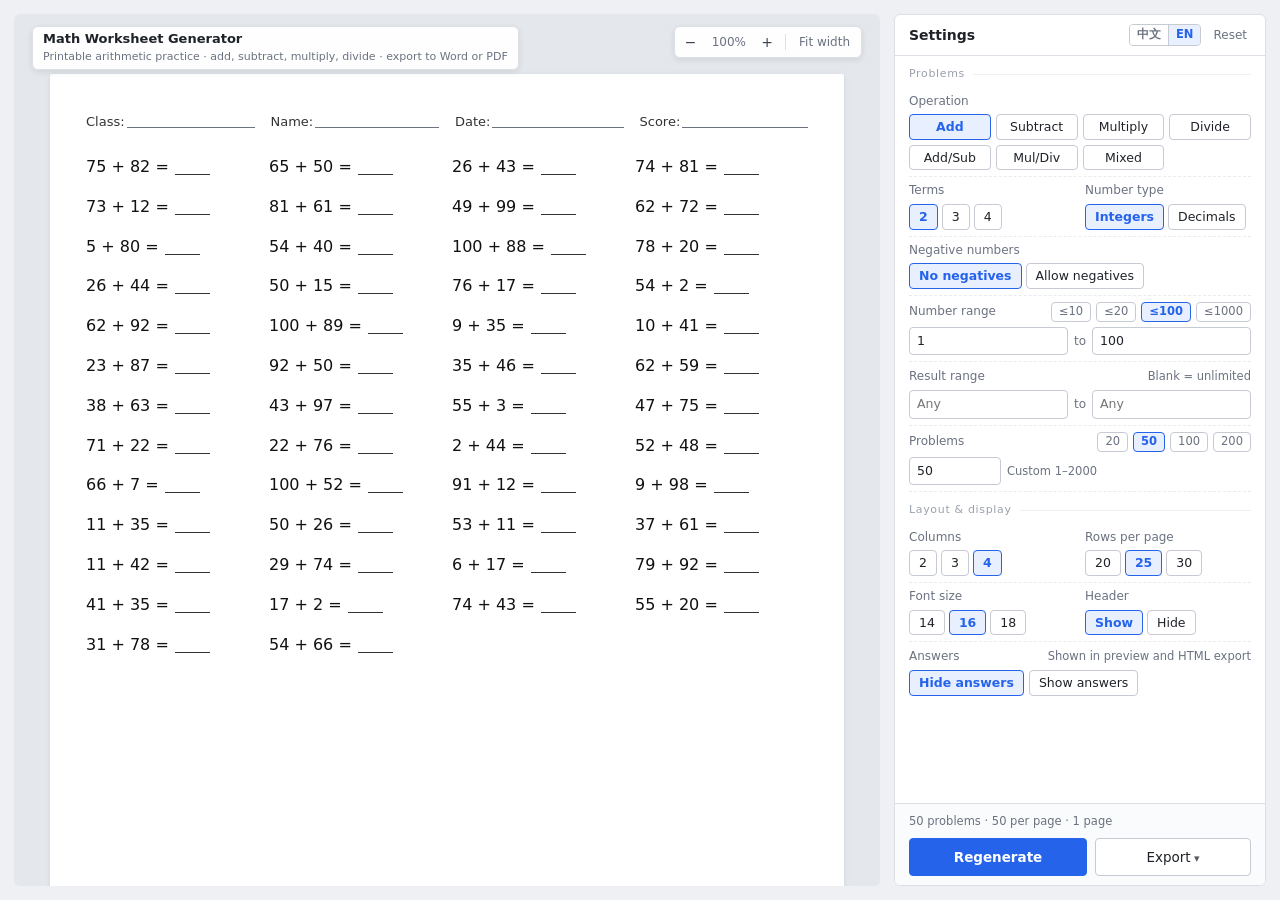
==== commit 20faf9c7: "fix(ui): 窄屏缩放条不换行、面板内容居中限宽并压缩 Co-authored-by: Copilot <223556219+Copilot@users.noreply.github.com>" ====
--- a/index.html
+++ b/index.html
@@ -150,6 +150,7 @@
   }
   .sheet-title{
     pointer-events:auto;
+    min-width:0;
     padding:3px 10px 4px;
     background:rgba(255,255,255,.94);
     border:1px solid var(--line);
@@ -162,6 +163,9 @@
     font-weight:600;
     line-height:1.4;
     color:var(--text);
+    white-space:nowrap;
+    overflow:hidden;
+    text-overflow:ellipsis;
   }
   .sheet-title p{
     margin:1px 0 0;
@@ -169,6 +173,7 @@
     line-height:1.4;
     color:var(--muted);
   }
+  .zoom-inner{flex:0 0 auto}
   .zoom-inner{
     display:flex;
     align-items:center;
@@ -481,6 +486,20 @@
     .preview{max-height:70vh;order:2}
     .panel{order:1}
     .paper-wrap{justify-content:flex-start}
+    .panel-scroll,.panel-foot{width:100%;max-width:720px;margin-left:auto;margin-right:auto}
+  }
+
+  @media (max-width:720px){
+    .sheet-title p{display:none}
+    .sheet-title h1{font-size:12px}
+    .zoom-btn.wide{padding:0 6px;font-size:11.5px}
+    .hint{display:none}
+    .field,.prow{padding:5px 0}
+    .chip{font-size:11.5px;padding:3px 7px}
+    .chip.mini{font-size:10.5px;padding:2px 5px}
+    input[type=number]{padding:3px 6px;font-size:12px}
+    .panel-head{padding:8px 12px}
+    .panel-foot{padding:8px 12px}
   }
 
   /* 矮屏：进一步压缩，保证右侧面板一屏可见 */
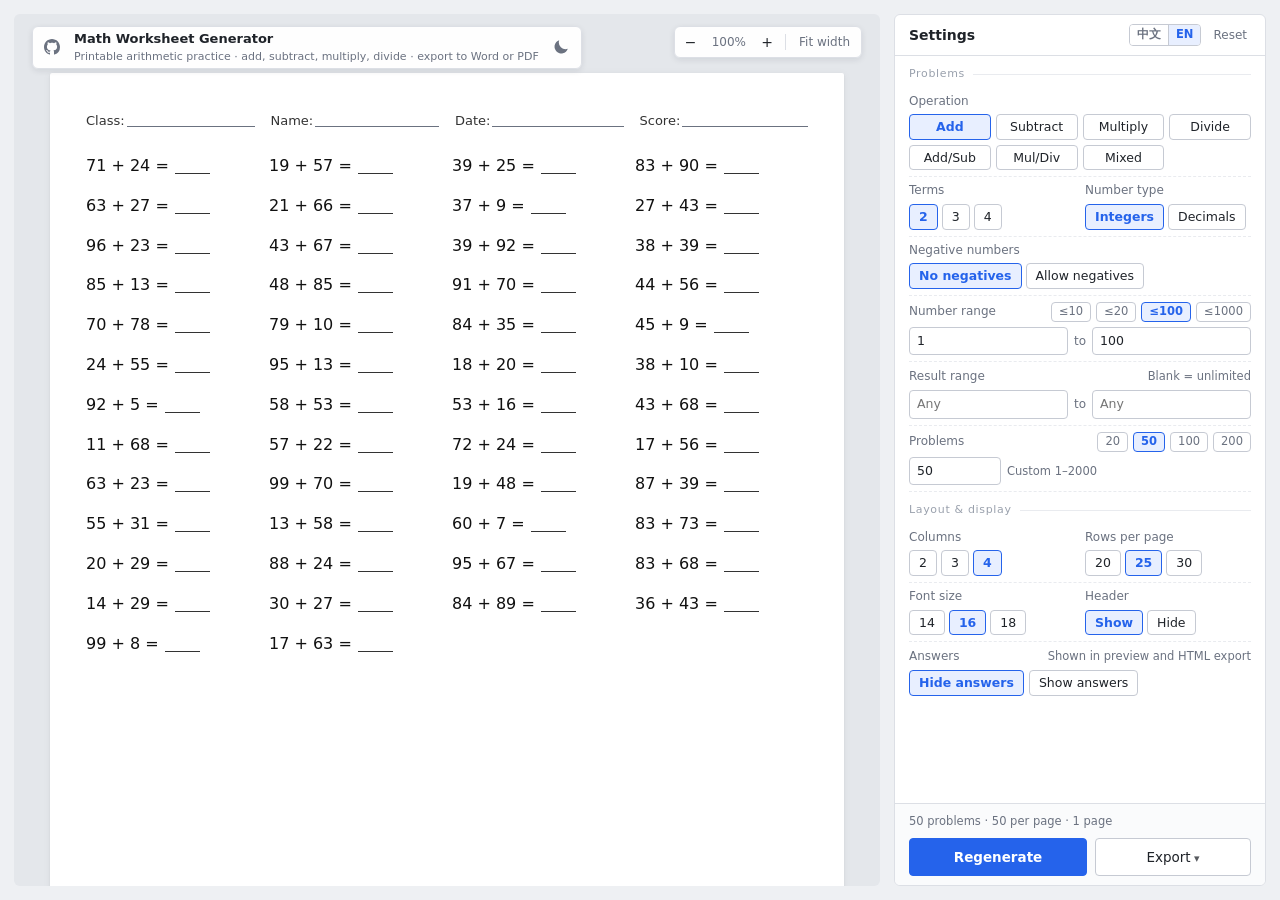
==== commit a893e3b7: "feat(ui): 标题栏新增 GitHub 入口与明暗主题切换 - 左上角 GitHub 图标直达仓库（新窗口打开，含 tooltip 与 focus 样式） - 深色主题：跟随系统偏好，手动切换后" ====
--- a/index.html
+++ b/index.html
@@ -9,6 +9,16 @@
 <meta name="author" content="quietdw">
 <meta name="robots" content="index,follow,max-image-preview:large,max-snippet:-1">
 <meta name="theme-color" content="#2563eb">
+<script>
+(function () {
+  try {
+    var saved = localStorage.getItem('mathgen.theme.v1');
+    var dark = saved ? saved === 'dark' :
+      !!(window.matchMedia && window.matchMedia('(prefers-color-scheme: dark)').matches);
+    if (dark) document.documentElement.dataset.theme = 'dark';
+  } catch (e) { /* 忽略 */ }
+})();
+</script>
 <meta name="format-detection" content="telephone=no">
 <link rel="canonical" href="https://quietdw.github.io/math-worksheet/">
 <link rel="alternate" hreflang="zh-CN" href="https://quietdw.github.io/math-worksheet/">
@@ -100,15 +110,52 @@
 </script>
 <style>
   :root{
+    color-scheme:light;
     --bg:#eef0f3;
     --panel:#ffffff;
+    --surface:#ffffff;
+    --surface-2:#fafbfc;
+    --hover:#f1f3f6;
+    --preview-bg:#e4e7eb;
     --line:#dcdfe5;
+    --line-soft:#e9ebef;
     --line-strong:#c6cad3;
     --text:#1f2329;
     --muted:#6b7280;
     --accent:#2563eb;
+    --accent-strong:#1d4ed8;
     --accent-soft:#e8efff;
     --warn:#b45309;
+    --page:#ffffff;
+    --page-text:#111111;
+    --page-shadow:0 1px 2px rgba(16,24,40,.08),0 1px 8px rgba(16,24,40,.05);
+    --float-shadow:0 2px 6px rgba(16,24,40,.09);
+    --float-bg:rgba(255,255,255,.94);
+    --dot:#eef0f3;
+  }
+  html[data-theme="dark"]{
+    color-scheme:dark;
+    --bg:#0e1116;
+    --panel:#161a21;
+    --surface:#1c2129;
+    --surface-2:#13171d;
+    --hover:#232a34;
+    --preview-bg:#0b0e12;
+    --line:#262d37;
+    --line-soft:#212831;
+    --line-strong:#39424f;
+    --text:#e7eaf0;
+    --muted:#95a0af;
+    --accent:#6b95ff;
+    --accent-strong:#83a7ff;
+    --accent-soft:#1d2942;
+    --warn:#f0b464;
+    --page:#ffffff;
+    --page-text:#111111;
+    --page-shadow:0 1px 2px rgba(0,0,0,.5),0 0 0 1px rgba(255,255,255,.06);
+    --float-shadow:0 2px 8px rgba(0,0,0,.45);
+    --float-bg:rgba(22,26,33,.95);
+    --dot:#1b212a;
   }
   *{box-sizing:border-box}
   html,body{height:100%}
@@ -132,7 +179,7 @@
   .preview{
     position:relative;
     overflow:auto;
-    background:#e4e7eb;
+    background:var(--preview-bg);
     border-radius:6px;
     padding:12px 18px 18px;
     scroll-behavior:auto;
@@ -150,13 +197,17 @@
   }
   .sheet-title{
     pointer-events:auto;
+    display:flex;
+    align-items:center;
+    gap:8px;
     min-width:0;
-    padding:3px 10px 4px;
-    background:rgba(255,255,255,.94);
+    padding:3px 6px 3px 5px;
+    background:var(--float-bg);
     border:1px solid var(--line);
     border-radius:6px;
-    box-shadow:0 2px 6px rgba(16,24,40,.09);
-  }
+    box-shadow:var(--float-shadow);
+  }
+  .sheet-title .title-text{min-width:0}
   .sheet-title h1{
     margin:0;
     font-size:13px;
@@ -173,6 +224,29 @@
     line-height:1.4;
     color:var(--muted);
   }
+  .icon-btn{
+    --size:28px;
+    appearance:none;
+    flex:0 0 auto;
+    display:inline-flex;
+    align-items:center;
+    justify-content:center;
+    width:var(--size);
+    height:var(--size);
+    padding:0;
+    border:1px solid transparent;
+    border-radius:5px;
+    background:transparent;
+    color:var(--muted);
+    cursor:pointer;
+    transition:background .12s,color .12s,border-color .12s;
+  }
+  .icon-btn:hover{background:var(--hover);color:var(--text);border-color:var(--line)}
+  .icon-btn:focus-visible{outline:2px solid var(--accent);outline-offset:1px}
+  .icon-btn svg{display:block;width:16px;height:16px;fill:currentColor}
+  #themeBtn .icon-sun{display:none}
+  html[data-theme="dark"] #themeBtn .icon-sun{display:block}
+  html[data-theme="dark"] #themeBtn .icon-moon{display:none}
   .zoom-inner{flex:0 0 auto}
   .zoom-inner{
     display:flex;
@@ -180,16 +254,16 @@
     gap:2px;
     padding:3px;
     pointer-events:auto;
-    background:rgba(255,255,255,.94);
+    background:var(--float-bg);
     border:1px solid var(--line);
     border-radius:6px;
-    box-shadow:0 2px 6px rgba(16,24,40,.09);
+    box-shadow:var(--float-shadow);
   }
   .zoom-btn{
     appearance:none;
     border:0;
     background:transparent;
-    color:#374151;
+    color:var(--text);
     font:inherit;
     font-size:14px;
     line-height:1;
@@ -198,7 +272,7 @@
     border-radius:4px;
     cursor:pointer;
   }
-  .zoom-btn:hover{background:#eef1f5}
+  .zoom-btn:hover{background:var(--hover)}
   .zoom-btn.wide{width:auto;padding:0 8px;font-size:12px;color:var(--muted)}
   .zoom-btn.wide:hover{color:var(--accent)}
   .zoom-val{
@@ -214,7 +288,7 @@
     cursor:pointer;
     font-variant-numeric:tabular-nums;
   }
-  .zoom-val:hover{background:#eef1f5;color:var(--accent)}
+  .zoom-val:hover{background:var(--hover);color:var(--accent)}
   .zoom-sep{width:1px;height:16px;background:var(--line);margin:0 3px}
 
   .paper-wrap{display:flex;justify-content:center}
@@ -235,9 +309,9 @@
     padding:38px 36px 30px;
     display:flex;
     flex-direction:column;
-    background:#fff;
+    background:var(--page);
     border-radius:2px;
-    box-shadow:0 1px 2px rgba(16,24,40,.08),0 1px 8px rgba(16,24,40,.05);
+    box-shadow:var(--page-shadow);
   }
   .page-head{
     display:flex;
@@ -265,7 +339,7 @@
     font-size:var(--qfs);
     font-variant-numeric:tabular-nums;
     white-space:nowrap;
-    color:#111;
+    color:var(--page-text);
   }
   .q .blank{
     display:inline-block;
@@ -337,7 +411,7 @@
   .lang-switch button{
     appearance:none;
     border:0;
-    background:#fff;
+    background:var(--surface);
     color:var(--muted);
     font:inherit;
     font-size:11.5px;
@@ -359,13 +433,13 @@
     letter-spacing:.06em;
     color:#9aa1ad;
   }
-  .group-title::after{content:"";flex:1;height:1px;background:#eef0f3}
-  .field{padding:6px 0;border-bottom:1px dashed #e9ebef}
+  .group-title::after{content:"";flex:1;height:1px;background:var(--line-soft)}
+  .field{padding:6px 0;border-bottom:1px dashed var(--line-soft)}
   .field:last-child{border-bottom:0}
   .field-label{font-size:12px;color:var(--muted);margin-bottom:5px;line-height:1.3}
   .field-head{display:flex;align-items:center;justify-content:space-between;gap:8px;margin-bottom:5px}
   .field-head .field-label{margin:0}
-  .prow{display:grid;grid-template-columns:1fr 1fr;gap:0 10px;padding:6px 0;border-bottom:1px dashed #e9ebef}
+  .prow{display:grid;grid-template-columns:1fr 1fr;gap:0 10px;padding:6px 0;border-bottom:1px dashed var(--line-soft)}
   .prow.single{grid-template-columns:1fr}
   .prow > .field{padding:0;border:0;min-width:0}
   .prow .chips{gap:4px}
@@ -377,7 +451,7 @@
   .chip{
     appearance:none;
     border:1px solid var(--line-strong);
-    background:#fff;
+    background:var(--surface);
     color:var(--text);
     font:inherit;
     font-size:12.5px;
@@ -407,7 +481,7 @@
     color:var(--text);
     border:1px solid var(--line-strong);
     border-radius:4px;
-    background:#fff;
+    background:var(--surface);
   }
   input[type=number]:focus{outline:2px solid var(--accent-soft);border-color:var(--accent)}
   .hint{
@@ -420,7 +494,7 @@
   .panel-foot{
     border-top:1px solid var(--line);
     padding:9px 14px;
-    background:#fafbfc;
+    background:var(--surface-2);
   }
   .status{font-size:11.5px;color:var(--muted);margin-bottom:7px;min-height:16px}
   .status.warn{color:var(--warn)}
@@ -433,7 +507,7 @@
     padding:8px 10px;
     border-radius:4px;
     border:1px solid var(--line-strong);
-    background:#fff;
+    background:var(--surface);
     color:var(--text);
     cursor:pointer;
     transition:background .12s,border-color .12s,color .12s;
@@ -446,7 +520,7 @@
     color:#fff;
     font-weight:600;
   }
-  .btn.primary:hover{background:#1d4ed8;border-color:#1d4ed8}
+  .btn.primary:hover{background:var(--accent-strong);border-color:var(--accent-strong)}
   .btn.primary:disabled{opacity:.6;cursor:progress}
 
   .export-wrap{position:relative;flex:1;display:flex}
@@ -457,7 +531,7 @@
     right:0;
     bottom:calc(100% + 6px);
     min-width:196px;
-    background:#fff;
+    background:var(--surface);
     border:1px solid var(--line);
     border-radius:6px;
     box-shadow:0 8px 24px rgba(16,24,40,.14);
@@ -478,8 +552,8 @@
     cursor:pointer;
     color:var(--text);
   }
-  .menu button:hover{background:#f1f3f6}
-  .menu .sep{height:1px;background:#eef0f3;margin:4px 2px}
+  .menu button:hover{background:var(--hover)}
+  .menu .sep{height:1px;background:var(--line-soft);margin:4px 2px}
 
   @media (max-width:1080px){
     .app{grid-template-columns:1fr;height:auto}
@@ -548,7 +622,7 @@
     max-width:720px;
     margin:40px auto;
     padding:20px 24px;
-    background:#fff;
+    background:var(--surface);
     border:1px solid var(--line);
     border-radius:6px;
   }
@@ -588,8 +662,17 @@
   <main class="preview" id="preview">
     <div class="zoom-bar">
       <div class="sheet-title">
-        <h1 data-i18n="appTitle">在线计算题生成器</h1>
-        <p data-i18n="appSubtitle">小学数学口算练习 · 加减乘除 · 一键导出 Word / PDF</p>
+        <a class="icon-btn" id="repoLink" href="https://github.com/quietdw/math-worksheet" target="_blank" rel="noopener" data-i18n-title="repoTitle" aria-label="GitHub repository">
+          <svg viewBox="0 0 16 16" aria-hidden="true"><path d="M8 0C3.58 0 0 3.58 0 8c0 3.54 2.29 6.53 5.47 7.59.4.07.55-.17.55-.38 0-.19-.01-.82-.01-1.49-2.01.37-2.53-.49-2.69-.94-.09-.23-.48-.94-.82-1.13-.28-.15-.68-.52-.01-.53.63-.01 1.08.58 1.23.82.72 1.21 1.87.87 2.33.66.07-.52.28-.87.51-1.07-1.78-.2-3.64-.89-3.64-3.95 0-.87.31-1.59.82-2.15-.08-.2-.36-1.02.08-2.12 0 0 .67-.21 2.2.82.64-.18 1.32-.27 2-.27.68 0 1.36.09 2 .27 1.53-1.04 2.2-.82 2.2-.82.44 1.1.16 1.92.08 2.12.51.56.82 1.27.82 2.15 0 3.07-1.87 3.75-3.65 3.95.29.25.54.73.54 1.48 0 1.07-.01 1.93-.01 2.2 0 .21.15.46.55.38A8.012 8.012 0 0 0 16 8c0-4.42-3.58-8-8-8Z"/></svg>
+        </a>
+        <div class="title-text">
+          <h1 data-i18n="appTitle">在线计算题生成器</h1>
+          <p data-i18n="appSubtitle">小学数学口算练习 · 加减乘除 · 一键导出 Word / PDF</p>
+        </div>
+        <button type="button" class="icon-btn" id="themeBtn" data-i18n-title="themeToDark" aria-label="Toggle theme">
+          <svg class="icon-moon" viewBox="0 0 16 16" aria-hidden="true"><path d="M6.2 1.2a6.8 6.8 0 0 0 8.6 8.6A6.8 6.8 0 1 1 6.2 1.2Z"/></svg>
+          <svg class="icon-sun" viewBox="0 0 16 16" aria-hidden="true"><path d="M8 3.6a.9.9 0 0 1-.9-.9V1.4a.9.9 0 0 1 1.8 0v1.3a.9.9 0 0 1-.9.9Zm0 11a.9.9 0 0 1-.9-.9v-1.3a.9.9 0 0 1 1.8 0v1.3a.9.9 0 0 1-.9.9ZM3.6 8a.9.9 0 0 1-.9.9H1.4a.9.9 0 0 1 0-1.8h1.3a.9.9 0 0 1 .9.9Zm11 0a.9.9 0 0 1-.9.9h-1.3a.9.9 0 0 1 0-1.8h1.3a.9.9 0 0 1 .9.9ZM4.7 4.7a.9.9 0 0 1-.6-.3L3.1 3.4a.9.9 0 0 1 1.3-1.3l1 1a.9.9 0 0 1-.7 1.6Zm7.5 7.5a.9.9 0 0 1-.6-.3l-1-1a.9.9 0 0 1 1.3-1.3l1 1a.9.9 0 0 1-.7 1.6ZM4.7 11.3a.9.9 0 0 1 .7 1.6l-1 1a.9.9 0 0 1-1.3-1.3l1-1a.9.9 0 0 1 .6-.3Zm7.5-7.5a.9.9 0 0 1 .7 1.6l-1 1a.9.9 0 0 1-1.3-1.3l1-1a.9.9 0 0 1 .6-.3ZM8 4.6a3.4 3.4 0 1 0 0 6.8 3.4 3.4 0 0 0 0-6.8Z"/></svg>
+        </button>
       </div>
       <div class="zoom-inner">
         <button class="zoom-btn" id="zoomOut" data-i18n-title="zoomOutTitle" data-i18n-aria="zoomOutTitle">−</button>
@@ -817,6 +900,7 @@
 
   var STORE_KEY = 'mathgen.cfg.v2';
   var LANG_KEY = 'mathgen.lang.v1';
+  var THEME_KEY = 'mathgen.theme.v1';
   var LAYOUT_KEYS = { cols: 1, rows: 1, fontSize: 1, header: 1, answers: 1 };
   var PAGE_W = 794;
   var FONT_STACK = 'Microsoft YaHei';
@@ -825,6 +909,9 @@
     zh: {
       appTitle: '在线计算题生成器',
       appSubtitle: '小学数学口算练习 · 加减乘除 · 一键导出 Word / PDF',
+      repoTitle: '在 GitHub 查看源码',
+      themeToDark: '切换到深色模式',
+      themeToLight: '切换到浅色模式',
       seoTitle: '在线计算题生成器 - 小学数学口算练习卷生成，可导出 Word / PDF',
       seoDesc: '免费在线生成小学数学计算题：加减乘除与混合运算、整数或小数、负数限制、自定义数字与结果范围、题量与 A4 排版，一键导出 Word、PDF 或网页练习卷，支持中文与英文界面。',
       seoKeywords: '计算题生成器,口算题生成器,数学练习题,小学数学,加减乘除,混合运算,口算练习,竖式计算,负数限制,小数运算,打印练习卷,math worksheet generator,math practice,printable math worksheets',
@@ -931,6 +1018,9 @@
     en: {
       appTitle: 'Math Worksheet Generator',
       appSubtitle: 'Printable arithmetic practice · add, subtract, multiply, divide · export to Word or PDF',
+      repoTitle: 'View source on GitHub',
+      themeToDark: 'Switch to dark mode',
+      themeToLight: 'Switch to light mode',
       seoTitle: 'Math Worksheet Generator - Free Printable Addition, Subtraction, Multiplication & Division Practice',
       seoDesc: 'Free online math worksheet generator: addition, subtraction, multiplication, division and mixed operations, integers or decimals, no-negative option, custom number and result ranges, A4 layout, one-click export to Word, PDF or HTML.',
       seoKeywords: 'math worksheet generator, printable math worksheets, math practice, arithmetic worksheets, addition worksheets, subtraction worksheets, multiplication worksheets, division worksheets, mental math, elementary math, 计算题生成器, 口算题',
@@ -1057,6 +1147,65 @@
   var rangePresets = document.getElementById('rangePresets');
   var countPresets = document.getElementById('countPresets');
 
+  /* ---------------- 主题 ---------------- */
+
+  function currentTheme() {
+    return document.documentElement.dataset.theme === 'dark' ? 'dark' : 'light';
+  }
+
+  function syncThemeButton() {
+    var btn = document.getElementById('themeBtn');
+    var title = t(currentTheme() === 'dark' ? 'themeToLight' : 'themeToDark');
+    if (btn) {
+      btn.title = title;
+      btn.setAttribute('aria-label', title);
+      btn.setAttribute('aria-pressed', currentTheme() === 'dark' ? 'true' : 'false');
+    }
+    var meta = document.querySelector('meta[name="theme-color"]');
+    if (meta) meta.setAttribute('content', currentTheme() === 'dark' ? '#0e1116' : '#2563eb');
+  }
+
+  function applyTheme(next, persist) {
+    if (next === 'dark') document.documentElement.dataset.theme = 'dark';
+    else document.documentElement.removeAttribute('data-theme');
+
+    if (persist !== false) {
+      try {
+        localStorage.setItem(THEME_KEY, next);
+      } catch (e) { /* 忽略 */ }
+    }
+    syncThemeButton();
+  }
+
+  function initTheme() {
+    var stored = null;
+    try {
+      stored = localStorage.getItem(THEME_KEY);
+    } catch (e) { /* 忽略 */ }
+    if (stored !== 'dark' && stored !== 'light') {
+      var mq = window.matchMedia ? window.matchMedia('(prefers-color-scheme: dark)') : null;
+      stored = mq && mq.matches ? 'dark' : 'light';
+    }
+    applyTheme(stored, false);
+
+    var mq2 = window.matchMedia ? window.matchMedia('(prefers-color-scheme: dark)') : null;
+    if (mq2 && mq2.addEventListener) {
+      mq2.addEventListener('change', function (e) {
+        var saved = null;
+        try {
+          saved = localStorage.getItem(THEME_KEY);
+        } catch (err) { /* 忽略 */ }
+        if (saved !== 'dark' && saved !== 'light') {
+          applyTheme(e.matches ? 'dark' : 'light', false);
+        }
+      });
+    }
+  }
+
+  function toggleTheme() {
+    applyTheme(currentTheme() === 'dark' ? 'light' : 'dark');
+  }
+
   /* ---------------- 国际化 ---------------- */
 
   function t(key) {
@@ -1163,6 +1312,7 @@
 
     syncStaticLabels();
     syncSeo();
+    syncThemeButton();
     if (!silent) render();
   }
 
@@ -1831,6 +1981,8 @@
     if (!btn || btn.dataset.lang === lang) return;
     applyLang(btn.dataset.lang);
   });
+
+  document.getElementById('themeBtn').addEventListener('click', toggleTheme);
 
   document.getElementById('zoomIn').addEventListener('click', function () {
     setZoom(view.zoom + 0.1);
@@ -2226,6 +2378,7 @@
 
   loadCfg();
   syncAllChips();
+  initTheme();
   applyLang(detectLang(), true);
   generate();
 
@@ -2241,6 +2394,8 @@
       getQuestions: function () { return questions.slice(); },
       getLang: function () { return lang; },
       setLang: function (next) { applyLang(next); },
+      getTheme: currentTheme,
+      setTheme: applyTheme,
       t: t,
       generate: generate,
       render: render
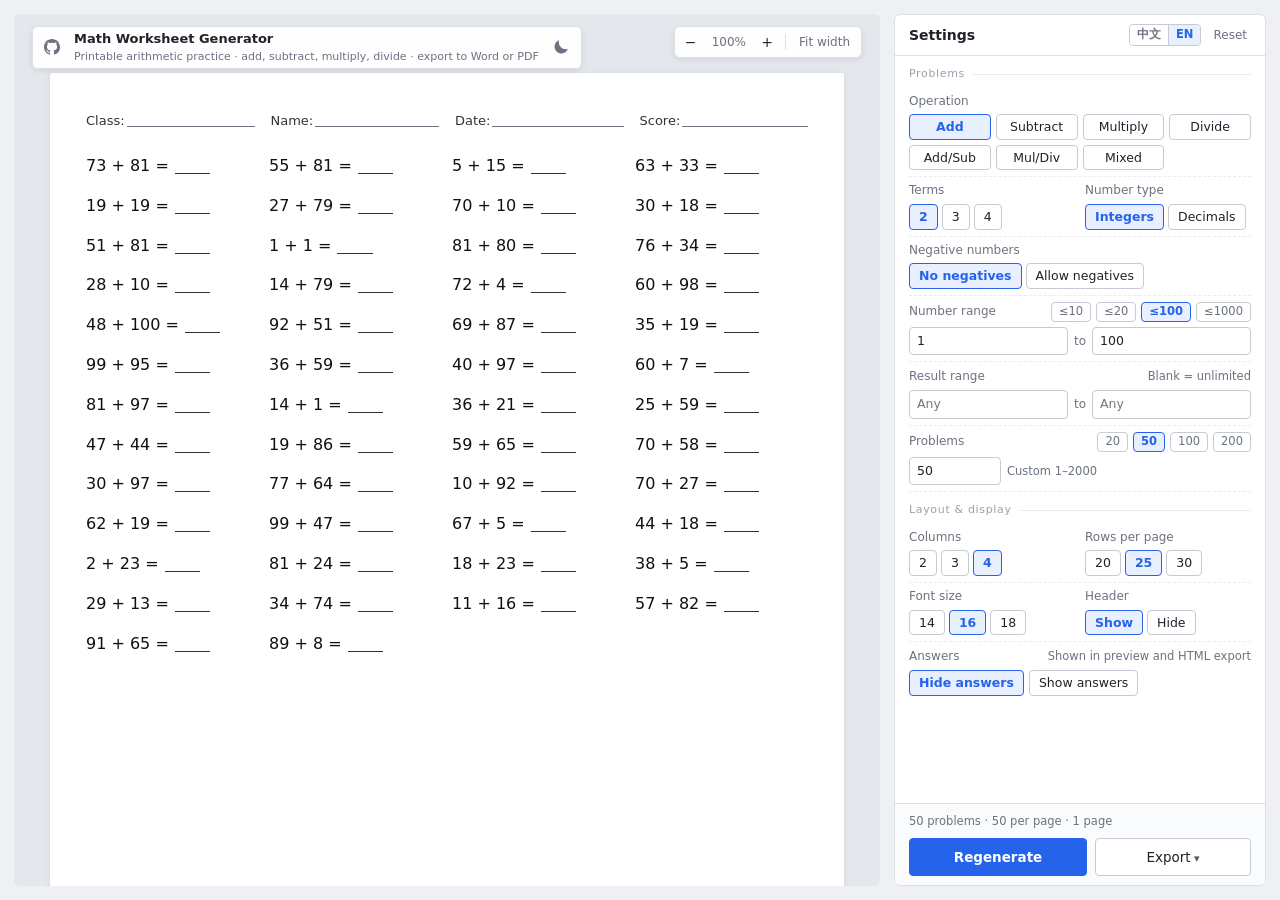
==== commit 4e2f5b47: "a11y: GitHub 图标 aria-label 随语言切换 Co-authored-by: Copilot <223556219+Copilot@users.noreply.github.com" ====
--- a/index.html
+++ b/index.html
@@ -662,7 +662,7 @@
   <main class="preview" id="preview">
     <div class="zoom-bar">
       <div class="sheet-title">
-        <a class="icon-btn" id="repoLink" href="https://github.com/quietdw/math-worksheet" target="_blank" rel="noopener" data-i18n-title="repoTitle" aria-label="GitHub repository">
+        <a class="icon-btn" id="repoLink" href="https://github.com/quietdw/math-worksheet" target="_blank" rel="noopener" data-i18n-title="repoTitle" data-i18n-aria="repoTitle" aria-label="View source on GitHub">
           <svg viewBox="0 0 16 16" aria-hidden="true"><path d="M8 0C3.58 0 0 3.58 0 8c0 3.54 2.29 6.53 5.47 7.59.4.07.55-.17.55-.38 0-.19-.01-.82-.01-1.49-2.01.37-2.53-.49-2.69-.94-.09-.23-.48-.94-.82-1.13-.28-.15-.68-.52-.01-.53.63-.01 1.08.58 1.23.82.72 1.21 1.87.87 2.33.66.07-.52.28-.87.51-1.07-1.78-.2-3.64-.89-3.64-3.95 0-.87.31-1.59.82-2.15-.08-.2-.36-1.02.08-2.12 0 0 .67-.21 2.2.82.64-.18 1.32-.27 2-.27.68 0 1.36.09 2 .27 1.53-1.04 2.2-.82 2.2-.82.44 1.1.16 1.92.08 2.12.51.56.82 1.27.82 2.15 0 3.07-1.87 3.75-3.65 3.95.29.25.54.73.54 1.48 0 1.07-.01 1.93-.01 2.2 0 .21.15.46.55.38A8.012 8.012 0 0 0 16 8c0-4.42-3.58-8-8-8Z"/></svg>
         </a>
         <div class="title-text">
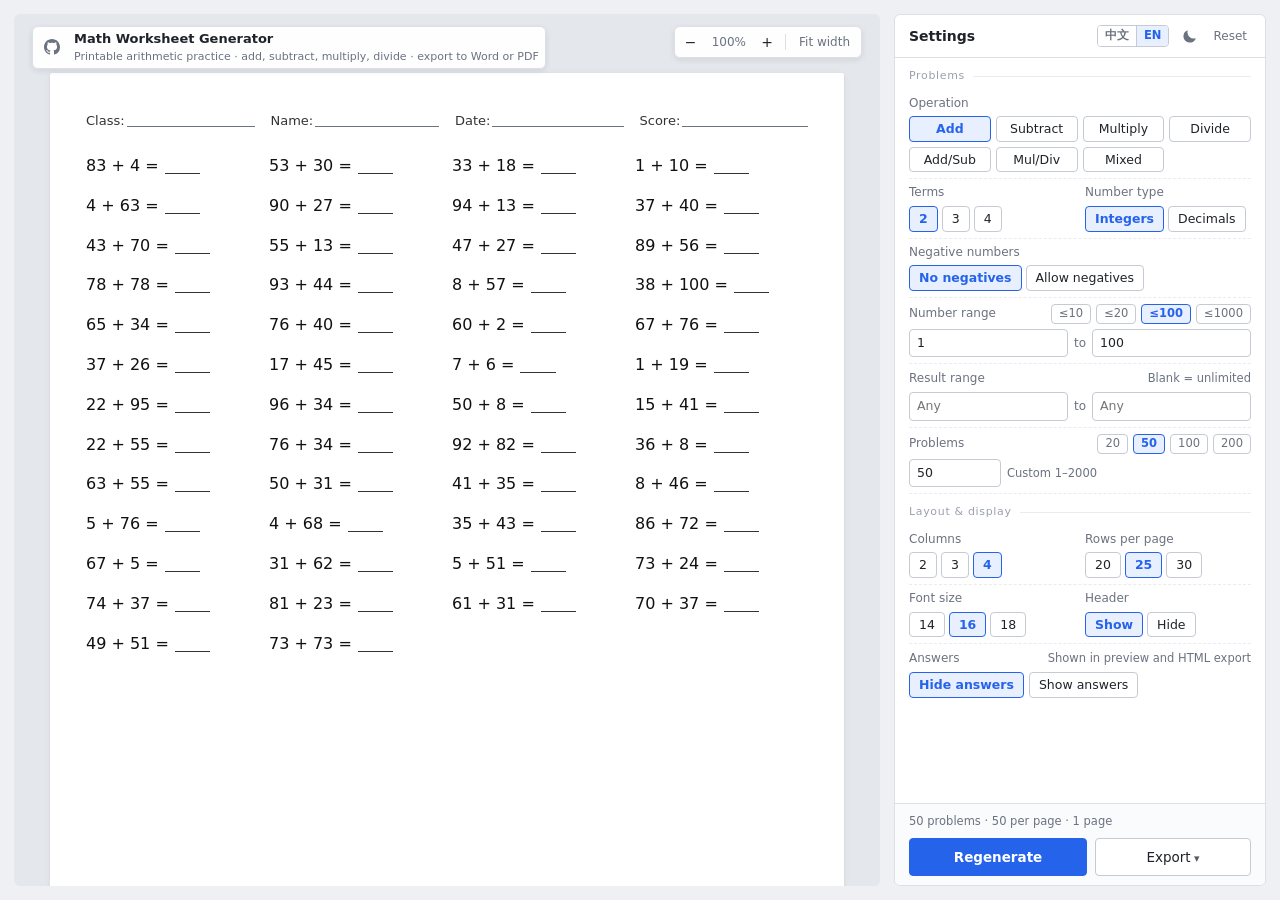
==== commit 1b105a3c: "style(ui): 主题切换按钮移至参数面板头部（语言切换旁） Co-authored-by: Copilot <223556219+Copilot@users.noreply.github.com" ====
--- a/index.html
+++ b/index.html
@@ -407,6 +407,8 @@
   }
   .link-btn:hover{color:var(--accent);background:var(--accent-soft)}
   .panel-tools{display:flex;align-items:center;gap:8px}
+  .panel-tools .icon-btn{--size:24px}
+  .panel-tools .icon-btn svg{width:15px;height:15px}
   .lang-switch{display:flex;border:1px solid var(--line-strong);border-radius:4px;overflow:hidden}
   .lang-switch button{
     appearance:none;
@@ -595,6 +597,7 @@
 
   @media (max-height:740px){
     .panel-head{padding:6px 12px;font-size:13px}
+    .panel-tools .icon-btn{--size:22px}
     .group-title{margin:4px 0 0;padding-bottom:3px}
     .field,.prow{padding:3px 0}
     .field-label{font-size:11px;margin-bottom:3px}
@@ -669,10 +672,6 @@
           <h1 data-i18n="appTitle">在线计算题生成器</h1>
           <p data-i18n="appSubtitle">小学数学口算练习 · 加减乘除 · 一键导出 Word / PDF</p>
         </div>
-        <button type="button" class="icon-btn" id="themeBtn" data-i18n-title="themeToDark" aria-label="Toggle theme">
-          <svg class="icon-moon" viewBox="0 0 16 16" aria-hidden="true"><path d="M6.2 1.2a6.8 6.8 0 0 0 8.6 8.6A6.8 6.8 0 1 1 6.2 1.2Z"/></svg>
-          <svg class="icon-sun" viewBox="0 0 16 16" aria-hidden="true"><path d="M8 3.6a.9.9 0 0 1-.9-.9V1.4a.9.9 0 0 1 1.8 0v1.3a.9.9 0 0 1-.9.9Zm0 11a.9.9 0 0 1-.9-.9v-1.3a.9.9 0 0 1 1.8 0v1.3a.9.9 0 0 1-.9.9ZM3.6 8a.9.9 0 0 1-.9.9H1.4a.9.9 0 0 1 0-1.8h1.3a.9.9 0 0 1 .9.9Zm11 0a.9.9 0 0 1-.9.9h-1.3a.9.9 0 0 1 0-1.8h1.3a.9.9 0 0 1 .9.9ZM4.7 4.7a.9.9 0 0 1-.6-.3L3.1 3.4a.9.9 0 0 1 1.3-1.3l1 1a.9.9 0 0 1-.7 1.6Zm7.5 7.5a.9.9 0 0 1-.6-.3l-1-1a.9.9 0 0 1 1.3-1.3l1 1a.9.9 0 0 1-.7 1.6ZM4.7 11.3a.9.9 0 0 1 .7 1.6l-1 1a.9.9 0 0 1-1.3-1.3l1-1a.9.9 0 0 1 .6-.3Zm7.5-7.5a.9.9 0 0 1 .7 1.6l-1 1a.9.9 0 0 1-1.3-1.3l1-1a.9.9 0 0 1 .6-.3ZM8 4.6a3.4 3.4 0 1 0 0 6.8 3.4 3.4 0 0 0 0-6.8Z"/></svg>
-        </button>
       </div>
       <div class="zoom-inner">
         <button class="zoom-btn" id="zoomOut" data-i18n-title="zoomOutTitle" data-i18n-aria="zoomOutTitle">−</button>
@@ -695,6 +694,10 @@
           <button type="button" data-lang="zh">中文</button>
           <button type="button" data-lang="en">EN</button>
         </div>
+        <button type="button" class="icon-btn" id="themeBtn" data-i18n-title="themeToDark" aria-label="Toggle theme">
+          <svg class="icon-moon" viewBox="0 0 16 16" aria-hidden="true"><path d="M6.2 1.2a6.8 6.8 0 0 0 8.6 8.6A6.8 6.8 0 1 1 6.2 1.2Z"/></svg>
+          <svg class="icon-sun" viewBox="0 0 16 16" aria-hidden="true"><path d="M8 3.6a.9.9 0 0 1-.9-.9V1.4a.9.9 0 0 1 1.8 0v1.3a.9.9 0 0 1-.9.9Zm0 11a.9.9 0 0 1-.9-.9v-1.3a.9.9 0 0 1 1.8 0v1.3a.9.9 0 0 1-.9.9ZM3.6 8a.9.9 0 0 1-.9.9H1.4a.9.9 0 0 1 0-1.8h1.3a.9.9 0 0 1 .9.9Zm11 0a.9.9 0 0 1-.9.9h-1.3a.9.9 0 0 1 0-1.8h1.3a.9.9 0 0 1 .9.9ZM4.7 4.7a.9.9 0 0 1-.6-.3L3.1 3.4a.9.9 0 0 1 1.3-1.3l1 1a.9.9 0 0 1-.7 1.6Zm7.5 7.5a.9.9 0 0 1-.6-.3l-1-1a.9.9 0 0 1 1.3-1.3l1 1a.9.9 0 0 1-.7 1.6ZM4.7 11.3a.9.9 0 0 1 .7 1.6l-1 1a.9.9 0 0 1-1.3-1.3l1-1a.9.9 0 0 1 .6-.3Zm7.5-7.5a.9.9 0 0 1 .7 1.6l-1 1a.9.9 0 0 1-1.3-1.3l1-1a.9.9 0 0 1 .6-.3ZM8 4.6a3.4 3.4 0 1 0 0 6.8 3.4 3.4 0 0 0 0-6.8Z"/></svg>
+        </button>
         <button class="link-btn" id="resetBtn" data-i18n="reset" data-i18n-title="resetTitle">重置</button>
       </div>
     </div>
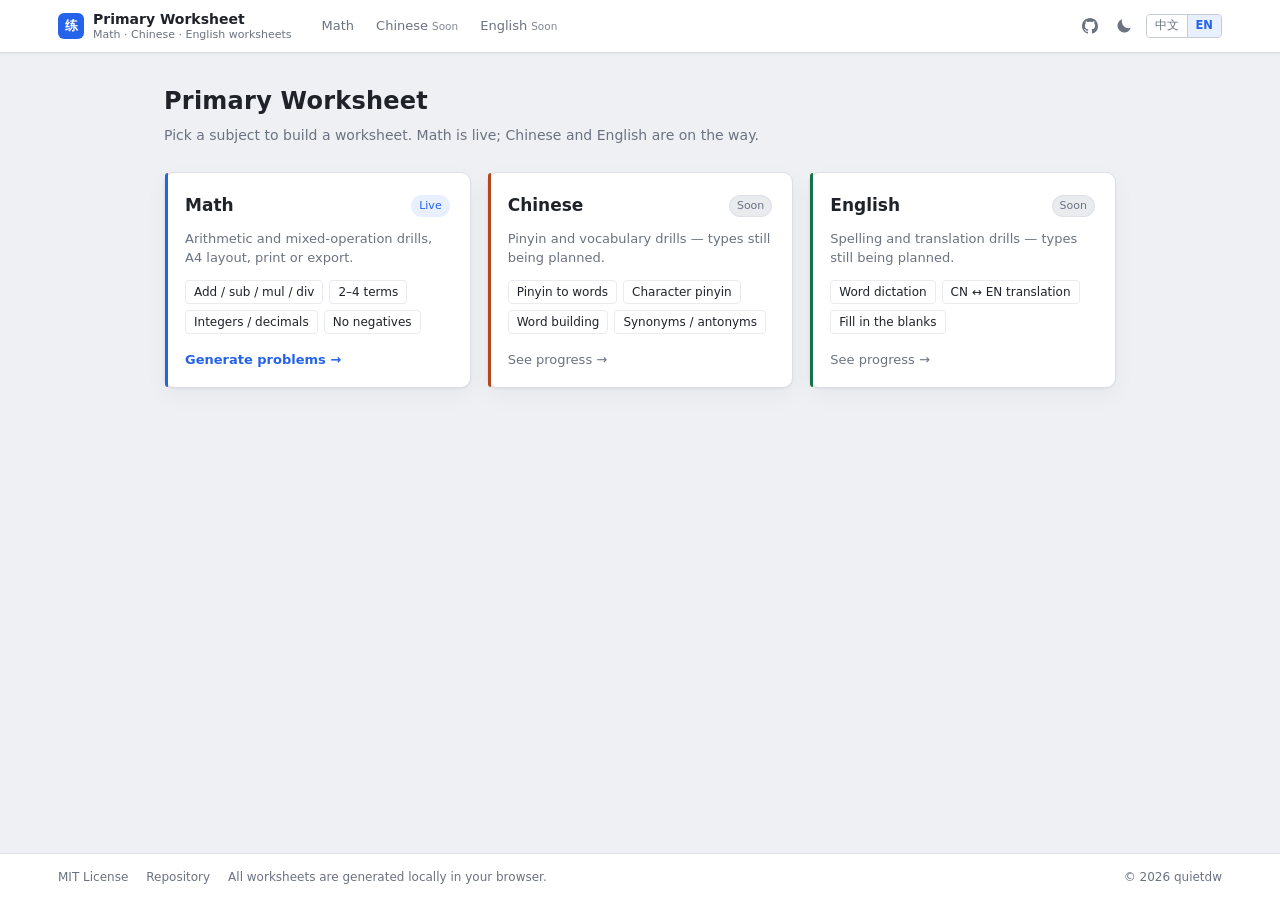
==== commit 17b6e1aa: "feat: 站点扩展为多学科练习卷站点 - 首页改为学科入口（数学 / 语文 / 英语三张卡片） - 新增语文、英语占位页，noindex 且不进 sitemap - 新增通用外壳 assets/si" ====
--- a/index.html
+++ b/index.html
@@ -3,12 +3,32 @@
 <head>
 <meta charset="utf-8">
 <meta name="viewport" content="width=device-width, initial-scale=1">
-<title>在线计算题生成器 - 小学数学口算练习卷生成，可导出 Word / PDF</title>
-<meta name="description" content="免费在线生成小学数学计算题：加减乘除与混合运算、整数或小数、负数限制、自定义数字与结果范围、题量与 A4 排版，一键导出 Word、PDF 或网页练习卷，支持中文与英文界面。">
-<meta name="keywords" content="计算题生成器,口算题生成器,数学练习题,小学数学,加减乘除,混合运算,口算练习,竖式计算,负数限制,小数运算,打印练习卷,math worksheet generator,math practice,printable math worksheets">
+<title>小学练习题生成器 - 数学、语文、英语练习卷在线生成，可导出 Word / PDF</title>
+<meta name="description" content="小学练习卷在线生成：数学口算已上线，支持加减乘除、混合运算、整数与小数、负数限制、自定义题量与 A4 排版，一键导出 Word、PDF 或网页；语文与英语练习题型正在建设中。">
+<meta name="keywords" content="小学练习题生成器,小学练习卷,计算题生成器,口算题生成器,数学练习题,语文练习卷,英语练习卷,加减乘除,混合运算,打印练习卷,worksheet generator,primary school worksheet">
 <meta name="author" content="quietdw">
 <meta name="robots" content="index,follow,max-image-preview:large,max-snippet:-1">
 <meta name="theme-color" content="#2563eb">
+<meta name="format-detection" content="telephone=no">
+<link rel="canonical" href="https://quietdw.github.io/primary-worksheet/">
+<link rel="alternate" hreflang="zh-CN" href="https://quietdw.github.io/primary-worksheet/">
+<link rel="alternate" hreflang="x-default" href="https://quietdw.github.io/primary-worksheet/">
+<meta property="og:type" content="website">
+<meta property="og:site_name" content="小学练习题生成器">
+<meta property="og:title" content="小学练习题生成器 - 数学、语文、英语练习卷在线生成">
+<meta property="og:description" content="数学口算练习卷已上线，语文与英语建设中。A4 排版，一键导出 Word / PDF。">
+<meta property="og:url" content="https://quietdw.github.io/primary-worksheet/">
+<meta property="og:image" content="https://quietdw.github.io/primary-worksheet/og-image.png">
+<meta property="og:image:width" content="1200">
+<meta property="og:image:height" content="630">
+<meta property="og:image:alt" content="小学练习题生成器">
+<meta property="og:locale" content="zh_CN">
+<meta name="twitter:card" content="summary_large_image">
+<meta name="twitter:title" content="小学练习题生成器 - 数学、语文、英语练习卷在线生成">
+<meta name="twitter:description" content="数学口算练习卷已上线，语文与英语建设中。A4 排版，一键导出 Word / PDF。">
+<meta name="twitter:image" content="https://quietdw.github.io/primary-worksheet/og-image.png">
+<link rel="icon" href="favicon.svg" type="image/svg+xml">
+<link rel="apple-touch-icon" href="apple-touch-icon.png">
 <script>
 (function () {
   try {
@@ -19,2392 +39,196 @@
   } catch (e) { /* 忽略 */ }
 })();
 </script>
-<meta name="format-detection" content="telephone=no">
-<link rel="canonical" href="https://quietdw.github.io/math-worksheet/">
-<link rel="alternate" hreflang="zh-CN" href="https://quietdw.github.io/math-worksheet/">
-<link rel="alternate" hreflang="en" href="https://quietdw.github.io/math-worksheet/?lang=en">
-<link rel="alternate" hreflang="x-default" href="https://quietdw.github.io/math-worksheet/">
-<meta property="og:type" content="website">
-<meta property="og:site_name" content="在线计算题生成器">
-<meta property="og:title" content="在线计算题生成器 - 小学数学口算练习卷生成">
-<meta property="og:description" content="加减乘除与混合运算、整数或小数、负数限制、自定义范围与题量，A4 排版一键导出 Word / PDF。">
-<meta property="og:url" content="https://quietdw.github.io/math-worksheet/">
-<meta property="og:image" content="https://quietdw.github.io/math-worksheet/og-image.png">
-<meta property="og:image:width" content="1200">
-<meta property="og:image:height" content="630">
-<meta property="og:image:alt" content="在线计算题生成器界面预览">
-<meta property="og:locale" content="zh_CN">
-<meta property="og:locale:alternate" content="en_US">
-<meta name="twitter:card" content="summary_large_image">
-<meta name="twitter:title" content="在线计算题生成器 - 小学数学口算练习卷生成">
-<meta name="twitter:description" content="加减乘除与混合运算、整数或小数、负数限制、自定义范围与题量，A4 排版一键导出 Word / PDF。">
-<meta name="twitter:image" content="https://quietdw.github.io/math-worksheet/og-image.png">
-<link rel="icon" href="favicon.svg" type="image/svg+xml">
-<link rel="apple-touch-icon" href="apple-touch-icon.png">
+<link rel="stylesheet" href="assets/site.css">
 <script type="application/ld+json">
 {
   "@context": "https://schema.org",
   "@graph": [
     {
-      "@type": "WebApplication",
-      "name": "在线计算题生成器",
-      "alternateName": "Math Worksheet Generator",
-      "url": "https://quietdw.github.io/math-worksheet/",
-      "description": "免费在线生成小学数学计算题，支持加减乘除与混合运算、整数与小数、负数限制、自定义数字与结果范围，A4 排版一键导出 Word、PDF 或网页练习卷。",
-      "applicationCategory": "EducationalApplication",
-      "applicationSubCategory": "Math Worksheet Generator",
-      "operatingSystem": "Any",
-      "browserRequirements": "Requires JavaScript. Chrome, Edge, Firefox or Safari.",
-      "inLanguage": ["zh-CN", "en"],
-      "isAccessibleForFree": true,
-      "offers": { "@type": "Offer", "price": "0", "priceCurrency": "CNY" },
-      "featureList": [
-        "加减乘除与混合运算，2-4 个数字",
-        "整数与小数，小数位数可选",
-        "负数限制，保证每一步中间结果不小于 0",
-        "自定义数字范围、结果范围与题目数量",
-        "A4 排版，4 列 25 行等版式一键切换",
-        "导出 Word 题目卷与答案卷、PDF 打印、网页文件",
-        "中文与英文界面切换"
-      ],
-      "screenshot": "https://quietdw.github.io/math-worksheet/og-image.png"
+      "@type": "WebSite",
+      "name": "小学练习题生成器",
+      "alternateName": "Primary Worksheet",
+      "url": "https://quietdw.github.io/primary-worksheet/",
+      "description": "小学练习卷在线生成，数学口算已上线，语文与英语建设中。",
+      "inLanguage": "zh-CN",
+      "isAccessibleForFree": true
     },
     {
-      "@type": "BreadcrumbList",
+      "@type": "ItemList",
+      "name": "学科练习卷",
       "itemListElement": [
-        { "@type": "ListItem", "position": 1, "name": "首页", "item": "https://quietdw.github.io/math-worksheet/" }
-      ]
-    },
-    {
-      "@type": "FAQPage",
-      "mainEntity": [
-        {
-          "@type": "Question",
-          "name": "支持哪些运算类型？",
-          "acceptedAnswer": { "@type": "Answer", "text": "支持加法、减法、乘法、除法，以及加减混合、乘除混合与综合混合；每题可包含 2 至 4 个数字，数字可以是整数或小数。" }
-        },
-        {
-          "@type": "Question",
-          "name": "可以不出现负数吗？",
-          "acceptedAnswer": { "@type": "Answer", "text": "可以。开启「不允许负数」后，每一步中间结果与最终结果都不小于 0，减法会自动保证被减数不小于减数。" }
-        },
-        {
-          "@type": "Question",
-          "name": "除法的结果一定是整数吗？",
-          "acceptedAnswer": { "@type": "Answer", "text": "整数模式下保证整除，不会出现除不尽的题目；小数模式下商按设定的小数位数对齐，避免出现多位小数。" }
-        },
-        {
-          "@type": "Question",
-          "name": "导出的文件可以直接打印吗？",
-          "acceptedAnswer": { "@type": "Answer", "text": "可以。练习卷按 A4 页面排版，Word 文件可直接打开打印，也可以使用「打印 / 另存为 PDF」输出 PDF。" }
-        },
-        {
-          "@type": "Question",
-          "name": "需要注册或付费吗？",
-          "acceptedAnswer": { "@type": "Answer", "text": "不需要。全部题目在浏览器本地生成，不上传任何数据，免费且可离线使用。" }
-        }
+        { "@type": "ListItem", "position": 1, "name": "数学练习卷生成器", "url": "https://quietdw.github.io/primary-worksheet/math-practice-generator.html" },
+        { "@type": "ListItem", "position": 2, "name": "语文练习卷生成器", "url": "https://quietdw.github.io/primary-worksheet/chinese-practice-generator.html" },
+        { "@type": "ListItem", "position": 3, "name": "英语练习卷生成器", "url": "https://quietdw.github.io/primary-worksheet/english-practice-generator.html" }
       ]
     }
   ]
 }
 </script>
 <style>
-  :root{
-    color-scheme:light;
-    --bg:#eef0f3;
-    --panel:#ffffff;
-    --surface:#ffffff;
-    --surface-2:#fafbfc;
-    --hover:#f1f3f6;
-    --preview-bg:#e4e7eb;
-    --line:#dcdfe5;
-    --line-soft:#e9ebef;
-    --line-strong:#c6cad3;
-    --text:#1f2329;
-    --muted:#6b7280;
-    --accent:#2563eb;
-    --accent-strong:#1d4ed8;
-    --accent-soft:#e8efff;
-    --warn:#b45309;
-    --page:#ffffff;
-    --page-text:#111111;
-    --page-shadow:0 1px 2px rgba(16,24,40,.08),0 1px 8px rgba(16,24,40,.05);
-    --float-shadow:0 2px 6px rgba(16,24,40,.09);
-    --float-bg:rgba(255,255,255,.94);
-    --dot:#eef0f3;
-  }
-  html[data-theme="dark"]{
-    color-scheme:dark;
-    --bg:#0e1116;
-    --panel:#161a21;
-    --surface:#1c2129;
-    --surface-2:#13171d;
-    --hover:#232a34;
-    --preview-bg:#0b0e12;
-    --line:#262d37;
-    --line-soft:#212831;
-    --line-strong:#39424f;
-    --text:#e7eaf0;
-    --muted:#95a0af;
-    --accent:#6b95ff;
-    --accent-strong:#83a7ff;
-    --accent-soft:#1d2942;
-    --warn:#f0b464;
-    --page:#ffffff;
-    --page-text:#111111;
-    --page-shadow:0 1px 2px rgba(0,0,0,.5),0 0 0 1px rgba(255,255,255,.06);
-    --float-shadow:0 2px 8px rgba(0,0,0,.45);
-    --float-bg:rgba(22,26,33,.95);
-    --dot:#1b212a;
-  }
-  *{box-sizing:border-box}
-  html,body{height:100%}
-  body{
-    margin:0;
-    background:var(--bg);
-    color:var(--text);
-    font-family:"Segoe UI","Microsoft YaHei",system-ui,-apple-system,sans-serif;
-    font-size:14px;
-    line-height:1.5;
-  }
-  .app{
-    display:grid;
-    grid-template-columns:minmax(0,1fr) 372px;
-    gap:14px;
-    height:100vh;
-    padding:14px;
-  }
-
-  /* ---------- 左侧预览 ---------- */
-  .preview{
-    position:relative;
-    overflow:auto;
-    background:var(--preview-bg);
-    border-radius:6px;
-    padding:12px 18px 18px;
-    scroll-behavior:auto;
-  }
-  .zoom-bar{
-    position:sticky;
-    top:0;
-    z-index:6;
-    display:flex;
-    align-items:flex-start;
-    justify-content:space-between;
-    gap:12px;
-    margin:-4px 0 8px;
-    pointer-events:none;
-  }
-  .sheet-title{
-    pointer-events:auto;
-    display:flex;
-    align-items:center;
-    gap:8px;
-    min-width:0;
-    padding:3px 6px 3px 5px;
-    background:var(--float-bg);
-    border:1px solid var(--line);
-    border-radius:6px;
-    box-shadow:var(--float-shadow);
-  }
-  .sheet-title .title-text{min-width:0}
-  .sheet-title h1{
-    margin:0;
-    font-size:13px;
-    font-weight:600;
-    line-height:1.4;
-    color:var(--text);
-    white-space:nowrap;
-    overflow:hidden;
-    text-overflow:ellipsis;
-  }
-  .sheet-title p{
-    margin:1px 0 0;
-    font-size:11px;
-    line-height:1.4;
-    color:var(--muted);
-  }
-  .icon-btn{
-    --size:28px;
-    appearance:none;
-    flex:0 0 auto;
-    display:inline-flex;
-    align-items:center;
-    justify-content:center;
-    width:var(--size);
-    height:var(--size);
-    padding:0;
-    border:1px solid transparent;
-    border-radius:5px;
-    background:transparent;
-    color:var(--muted);
-    cursor:pointer;
-    transition:background .12s,color .12s,border-color .12s;
-  }
-  .icon-btn:hover{background:var(--hover);color:var(--text);border-color:var(--line)}
-  .icon-btn:focus-visible{outline:2px solid var(--accent);outline-offset:1px}
-  .icon-btn svg{display:block;width:16px;height:16px;fill:currentColor}
-  #themeBtn .icon-sun{display:none}
-  html[data-theme="dark"] #themeBtn .icon-sun{display:block}
-  html[data-theme="dark"] #themeBtn .icon-moon{display:none}
-  .zoom-inner{flex:0 0 auto}
-  .zoom-inner{
-    display:flex;
-    align-items:center;
-    gap:2px;
-    padding:3px;
-    pointer-events:auto;
-    background:var(--float-bg);
-    border:1px solid var(--line);
-    border-radius:6px;
-    box-shadow:var(--float-shadow);
-  }
-  .zoom-btn{
-    appearance:none;
-    border:0;
-    background:transparent;
-    color:var(--text);
-    font:inherit;
-    font-size:14px;
-    line-height:1;
-    width:26px;
-    height:24px;
-    border-radius:4px;
-    cursor:pointer;
-  }
-  .zoom-btn:hover{background:var(--hover)}
-  .zoom-btn.wide{width:auto;padding:0 8px;font-size:12px;color:var(--muted)}
-  .zoom-btn.wide:hover{color:var(--accent)}
-  .zoom-val{
-    appearance:none;
-    border:0;
-    background:transparent;
-    color:var(--muted);
-    font:inherit;
-    font-size:12px;
-    min-width:46px;
-    height:24px;
-    border-radius:4px;
-    cursor:pointer;
-    font-variant-numeric:tabular-nums;
-  }
-  .zoom-val:hover{background:var(--hover);color:var(--accent)}
-  .zoom-sep{width:1px;height:16px;background:var(--line);margin:0 3px}
-
-  .paper-wrap{display:flex;justify-content:center}
-  #paper{
-    --qfs:16px;
-    --cols:4;
-    --zoom:1;
-    zoom:var(--zoom);
+  main{flex:1 1 auto;padding:32px 0 44px}
+  .home{width:100%;max-width:1000px;margin:0 auto;padding:0 24px}
+  .home h1{margin:0;font-size:24px;font-weight:700;letter-spacing:.01em;line-height:1.35}
+  .home-lead{margin:8px 0 26px;color:var(--muted);font-size:14px}
+
+  .cards{display:grid;grid-template-columns:repeat(3,minmax(0,1fr));gap:16px}
+  .card{
     display:flex;
     flex-direction:column;
-    align-items:center;
-    gap:16px;
-    width:794px;
-  }
-  .page{
-    width:794px;
-    height:1123px;
-    padding:38px 36px 30px;
-    display:flex;
-    flex-direction:column;
-    background:var(--page);
-    border-radius:2px;
-    box-shadow:var(--page-shadow);
-  }
-  .page-head{
-    display:flex;
-    gap:16px;
-    font-size:13px;
-    color:#333;
-    margin-bottom:16px;
-    flex:0 0 auto;
-  }
-  .head-item{display:flex;align-items:center;flex:1;min-width:0}
-  .head-blank{flex:1;height:14px;margin-left:2px;border-bottom:1px solid #6b7280}
-  .grid{
-    flex:1 1 auto;
-    display:grid;
-    grid-template-columns:repeat(var(--cols),minmax(0,1fr));
-    grid-auto-rows:minmax(0,1fr);
-    column-gap:10px;
-    min-height:0;
-  }
-  .q{
-    display:flex;
-    align-items:center;
-    min-width:0;
-    overflow:hidden;
-    font-size:var(--qfs);
-    font-variant-numeric:tabular-nums;
-    white-space:nowrap;
-    color:var(--page-text);
-  }
-  .q .blank{
-    display:inline-block;
-    flex:0 0 auto;
-    min-width:2.2em;
-    margin-left:6px;
-    border-bottom:1.5px solid #333;
-    height:1em;
-    align-self:center;
-  }
-  .q .ans{
-    flex:0 0 auto;
-    margin-left:6px;
-    color:var(--accent);
-    font-weight:600;
-  }
-  .page-foot{
-    flex:0 0 auto;
-    padding-top:8px;
-    text-align:center;
-    font-size:11px;
-    color:#9aa1ad;
-  }
-  .empty{
-    flex:1;
-    display:flex;
-    align-items:center;
-    justify-content:center;
-    padding:0 40px;
-    text-align:center;
-    font-size:14px;
-    color:var(--muted);
-  }
-
-  /* ---------- 右侧参数面板 ---------- */
-  .panel{
-    display:flex;
-    flex-direction:column;
+    gap:10px;
+    position:relative;
+    padding:20px 20px 18px;
     background:var(--panel);
     border:1px solid var(--line);
-    border-radius:6px;
-    overflow:hidden;
-    min-height:0;
-  }
-  .panel-head{
-    display:flex;
-    align-items:center;
-    justify-content:space-between;
-    padding:9px 14px;
-    border-bottom:1px solid var(--line);
-    font-weight:600;
-    font-size:14px;
-  }
-  .link-btn{
-    appearance:none;
-    border:0;
-    background:transparent;
-    padding:2px 4px;
-    font:inherit;
-    font-size:12px;
-    font-weight:400;
+    border-radius:10px;
+    box-shadow:0 1px 2px rgba(16,24,40,.06),0 8px 24px rgba(16,24,40,.04);
+    color:inherit;
+    text-decoration:none;
+    transition:border-color .15s,transform .15s;
+  }
+  a.card:hover{border-color:var(--tone);transform:translateY(-2px)}
+  a.card:focus-visible{outline:2px solid var(--tone);outline-offset:2px}
+  .card::before{
+    content:"";
+    position:absolute;
+    inset:0 auto 0 0;
+    width:3px;
+    border-radius:10px 0 0 10px;
+    background:var(--tone);
+  }
+  .card[data-subject="math"]{--tone:#2563eb}
+  .card[data-subject="chinese"]{--tone:#b4451f}
+  .card[data-subject="english"]{--tone:#157347}
+  html[data-theme="dark"] .card[data-subject="math"]{--tone:#6b95ff}
+  html[data-theme="dark"] .card[data-subject="chinese"]{--tone:#e0885f}
+  html[data-theme="dark"] .card[data-subject="english"]{--tone:#5cc08d}
+
+  .card-head{display:flex;align-items:center;gap:8px}
+  .card h2{margin:0;font-size:17px;font-weight:600}
+  .tag{
+    margin-left:auto;
+    padding:1px 7px;
+    border:1px solid var(--line);
+    border-radius:999px;
+    background:var(--line-soft);
     color:var(--muted);
-    border-radius:3px;
-    cursor:pointer;
-  }
-  .link-btn:hover{color:var(--accent);background:var(--accent-soft)}
-  .panel-tools{display:flex;align-items:center;gap:8px}
-  .panel-tools .icon-btn{--size:24px}
-  .panel-tools .icon-btn svg{width:15px;height:15px}
-  .lang-switch{display:flex;border:1px solid var(--line-strong);border-radius:4px;overflow:hidden}
-  .lang-switch button{
-    appearance:none;
-    border:0;
-    background:var(--surface);
-    color:var(--muted);
-    font:inherit;
-    font-size:11.5px;
-    line-height:1.2;
-    padding:3px 7px;
-    cursor:pointer;
-  }
-  .lang-switch button + button{border-left:1px solid var(--line-strong)}
-  .lang-switch button:hover{color:var(--accent)}
-  .lang-switch button.active{background:var(--accent-soft);color:var(--accent);font-weight:600}
-  .panel-scroll{flex:1;overflow-y:auto;padding:0 14px 6px}
-  .group-title{
-    display:flex;
-    align-items:center;
-    gap:8px;
-    margin:8px 0 0;
-    padding:2px 0 5px;
     font-size:11px;
-    letter-spacing:.06em;
-    color:#9aa1ad;
-  }
-  .group-title::after{content:"";flex:1;height:1px;background:var(--line-soft)}
-  .field{padding:6px 0;border-bottom:1px dashed var(--line-soft)}
-  .field:last-child{border-bottom:0}
-  .field-label{font-size:12px;color:var(--muted);margin-bottom:5px;line-height:1.3}
-  .field-head{display:flex;align-items:center;justify-content:space-between;gap:8px;margin-bottom:5px}
-  .field-head .field-label{margin:0}
-  .prow{display:grid;grid-template-columns:1fr 1fr;gap:0 10px;padding:6px 0;border-bottom:1px dashed var(--line-soft)}
-  .prow.single{grid-template-columns:1fr}
-  .prow > .field{padding:0;border:0;min-width:0}
-  .prow .chips{gap:4px}
-  .inline{display:flex;align-items:center;gap:6px}
-  .inline input[type=number]{flex:0 0 92px;width:92px}
-  .chips{display:flex;flex-wrap:wrap;gap:5px}
-  .chips[data-key="op"]{display:grid;grid-template-columns:repeat(4,minmax(0,1fr));gap:5px}
-  .chips[data-key="op"] .chip{padding:4px 4px;text-align:center;white-space:nowrap}
-  .chip{
-    appearance:none;
-    border:1px solid var(--line-strong);
-    background:var(--surface);
-    color:var(--text);
-    font:inherit;
-    font-size:12.5px;
-    line-height:1.25;
-    padding:4px 9px;
-    border-radius:4px;
-    cursor:pointer;
-    transition:background .12s,border-color .12s,color .12s;
-  }
-  .chip:hover{border-color:var(--accent);color:var(--accent)}
-  .chip.active{
-    background:var(--accent-soft);
-    border-color:var(--accent);
-    color:var(--accent);
-    font-weight:600;
-  }
-  .chip.mini{font-size:11.5px;line-height:1.2;padding:2px 7px;color:var(--muted)}
-  .chip.mini.active{color:var(--accent)}
-  .row{display:flex;align-items:center;gap:6px}
-  .row .dash{flex:0 0 auto;color:var(--muted);font-size:12px}
-  input[type=number]{
-    width:100%;
-    min-width:0;
-    padding:4px 7px;
-    font:inherit;
-    font-size:12.5px;
-    color:var(--text);
-    border:1px solid var(--line-strong);
-    border-radius:4px;
-    background:var(--surface);
-  }
-  input[type=number]:focus{outline:2px solid var(--accent-soft);border-color:var(--accent)}
-  .hint{
-    margin:5px 0 0;
-    font-size:11.5px;
-    line-height:1.45;
-    color:var(--muted);
-  }
-
-  .panel-foot{
-    border-top:1px solid var(--line);
-    padding:9px 14px;
-    background:var(--surface-2);
-  }
-  .status{font-size:11.5px;color:var(--muted);margin-bottom:7px;min-height:16px}
-  .status.warn{color:var(--warn)}
-  .actions{display:flex;gap:8px}
-  .btn{
-    flex:1;
-    appearance:none;
-    font:inherit;
-    font-size:13.5px;
-    padding:8px 10px;
-    border-radius:4px;
-    border:1px solid var(--line-strong);
-    background:var(--surface);
-    color:var(--text);
-    cursor:pointer;
-    transition:background .12s,border-color .12s,color .12s;
-  }
-  .btn:hover{border-color:#9aa1ad}
-  .btn:active{transform:translateY(1px)}
-  .btn.primary{
-    background:var(--accent);
-    border-color:var(--accent);
-    color:#fff;
-    font-weight:600;
-  }
-  .btn.primary:hover{background:var(--accent-strong);border-color:var(--accent-strong)}
-  .btn.primary:disabled{opacity:.6;cursor:progress}
-
-  .export-wrap{position:relative;flex:1;display:flex}
-  .export-wrap .btn{flex:1}
-  .export-wrap .btn::after{content:" ▾";font-size:11px;opacity:.75}
-  .menu{
-    position:absolute;
-    right:0;
-    bottom:calc(100% + 6px);
-    min-width:196px;
-    background:var(--surface);
-    border:1px solid var(--line);
-    border-radius:6px;
-    box-shadow:0 8px 24px rgba(16,24,40,.14);
-    padding:4px;
-    z-index:20;
-  }
-  .menu button{
-    display:block;
-    width:100%;
-    text-align:left;
-    appearance:none;
-    border:0;
-    background:transparent;
-    font:inherit;
-    font-size:13px;
-    padding:8px 10px;
-    border-radius:4px;
-    cursor:pointer;
-    color:var(--text);
-  }
-  .menu button:hover{background:var(--hover)}
-  .menu .sep{height:1px;background:var(--line-soft);margin:4px 2px}
-
-  @media (max-width:1080px){
-    .app{grid-template-columns:1fr;height:auto}
-    .preview{max-height:70vh;order:2}
-    .panel{order:1}
-    .paper-wrap{justify-content:flex-start}
-    .panel-scroll,.panel-foot{width:100%;max-width:720px;margin-left:auto;margin-right:auto}
-  }
-
-  @media (max-width:720px){
-    .sheet-title p{display:none}
-    .sheet-title h1{font-size:12px}
-    .zoom-btn.wide{padding:0 6px;font-size:11.5px}
-    .hint{display:none}
-    .field,.prow{padding:5px 0}
-    .chip{font-size:11.5px;padding:3px 7px}
-    .chip.mini{font-size:10.5px;padding:2px 5px}
-    input[type=number]{padding:3px 6px;font-size:12px}
-    .panel-head{padding:8px 12px}
-    .panel-foot{padding:8px 12px}
-  }
-
-  /* 矮屏：进一步压缩，保证右侧面板一屏可见 */
-  @media (max-height:860px){
-    .hint{display:none}
-    .field,.prow{padding:5px 0}
-    .field-label{font-size:11.5px;margin-bottom:4px}
-    .field-head{margin-bottom:4px}
-    .group-title{margin:6px 0 0;padding-bottom:4px}
-    .chip{font-size:12px;padding:3px 8px}
-    .chip.mini{font-size:11px;padding:2px 6px}
-    input[type=number]{padding:3px 6px;font-size:12px}
-    .panel-head{padding:8px 12px}
-    .panel-scroll{padding:0 12px 4px}
-    .panel-foot{padding:8px 12px}
-    .status{margin-bottom:6px}
-    .btn{padding:7px 10px;font-size:13px}
-  }
-
-  @media (max-height:740px){
-    .panel-head{padding:6px 12px;font-size:13px}
-    .panel-tools .icon-btn{--size:22px}
-    .group-title{margin:4px 0 0;padding-bottom:3px}
-    .field,.prow{padding:3px 0}
-    .field-label{font-size:11px;margin-bottom:3px}
-    .field-head{margin-bottom:3px}
-    .chip{font-size:11.5px;padding:2px 7px}
-    .chip.mini{font-size:10.5px;padding:1px 5px}
-    input[type=number]{padding:2px 5px;font-size:11.5px}
-    .field-head .hint,.inline .hint{display:none}
-    .panel-foot{padding:6px 12px}
-    .status{margin-bottom:4px;font-size:11px}
-    .btn{padding:6px 9px;font-size:12.5px}
-  }
-
-  @media (max-height:620px){
-    .group-title{margin:2px 0 0;padding:0 0 2px;font-size:10px}
-    .field,.prow{padding:2px 0}
-    .field-label{margin-bottom:2px}
-    .field-head{margin-bottom:2px}
-    .chip{padding:2px 6px}
-    .panel-scroll{padding:0 10px 2px}
-    .panel-foot{padding:5px 10px}
-  }
-
-  .noscript-note{
-    max-width:720px;
-    margin:40px auto;
-    padding:20px 24px;
-    background:var(--surface);
-    border:1px solid var(--line);
-    border-radius:6px;
-  }
-  .noscript-note h1{margin:0 0 10px;font-size:18px}
-  .noscript-note p{margin:0 0 8px;color:#374151;font-size:13px;line-height:1.65}
-
-  @page{size:A4;margin:10mm}
-  @media print{
-    body{background:#fff}
-    .app{display:block;height:auto;padding:0}
-    .panel,.zoom-bar{display:none}
-    .preview{overflow:visible;background:#fff;padding:0;border-radius:0}
-    #paper{zoom:1 !important;width:auto;gap:0}
-    .paper-wrap{display:block}
-    .page{
-      width:auto;
-      height:277mm;
-      padding:0;
-      box-shadow:none;
-      border-radius:0;
-      page-break-after:always;
-      break-after:page;
-    }
-    .page:last-child{page-break-after:auto;break-after:auto}
+    line-height:1.7;
+    white-space:nowrap;
+  }
+  .tag.live{border-color:transparent;background:var(--accent-soft);color:var(--accent)}
+  .card p{margin:0;color:var(--muted);font-size:13px}
+  .card ul{margin:2px 0 0;padding:0;list-style:none;display:flex;flex-wrap:wrap;gap:6px}
+  .card li{padding:2px 8px;border:1px solid var(--line-soft);border-radius:4px;font-size:12px}
+  .card .go{margin-top:auto;padding-top:6px;color:var(--tone);font-size:13px;font-weight:600}
+  .card.pending .go{color:var(--muted);font-weight:500}
+
+  @media (max-width:900px){
+    .cards{grid-template-columns:1fr}
+    main{padding:22px 0 32px}
+    .home h1{font-size:20px}
   }
 </style>
 </head>
-<body>
-<noscript>
-  <div class="noscript-note">
-    <h1>在线计算题生成器</h1>
-    <p>本工具需要启用 JavaScript 才能生成题目。开启后可在浏览器中直接生成小学数学计算题（加减乘除、混合运算、整数或小数、负数限制），并按 A4 排版导出 Word、PDF 或网页练习卷。</p>
-    <p>Math Worksheet Generator needs JavaScript to create worksheets (addition, subtraction, multiplication, division, decimals and mixed operations).</p>
+<body data-page="home">
+<div id="site-header"></div>
+
+<main>
+  <div class="home">
+    <h1 data-shell="homeTitle">小学练习题生成器</h1>
+    <p class="home-lead" data-shell="homeLead">选一个学科出卷，数学口算已上线，语文与英语正在建设。</p>
+
+    <div class="cards">
+
+      <a class="card" data-subject="math" href="math-practice-generator.html">
+        <div class="card-head">
+          <h2 data-shell="mathName">数学</h2>
+          <span class="tag live" data-shell="liveTag">已上线</span>
+        </div>
+        <p data-shell="mathDesc">口算与混合运算练习卷，按 A4 排版，直接打印或导出。</p>
+        <ul>
+          <li data-shell="mathF1">加减乘除</li>
+          <li data-shell="mathF2">2–4 个数字</li>
+          <li data-shell="mathF3">整数 / 小数</li>
+          <li data-shell="mathF4">负数限制</li>
+        </ul>
+        <span class="go" data-shell="mathGo">生成计算题 →</span>
+      </a>
+
+      <a class="card pending" data-subject="chinese" href="chinese-practice-generator.html">
+        <div class="card-head">
+          <h2 data-shell="chineseName">语文</h2>
+          <span class="tag" data-shell="pending">建设中</span>
+        </div>
+        <p data-shell="chineseDesc">字词与拼音练习卷，题型规划中，页面先占位。</p>
+        <ul>
+          <li data-shell="chineseF1">看拼音写词语</li>
+          <li data-shell="chineseF2">生字注音</li>
+          <li data-shell="chineseF3">组词</li>
+          <li data-shell="chineseF4">近反义词</li>
+        </ul>
+        <span class="go" data-shell="chineseGo">查看进度 →</span>
+      </a>
+
+      <a class="card pending" data-subject="english" href="english-practice-generator.html">
+        <div class="card-head">
+          <h2 data-shell="englishName">英语</h2>
+          <span class="tag" data-shell="pending">建设中</span>
+        </div>
+        <p data-shell="englishDesc">单词默写与互译练习卷，题型规划中，页面先占位。</p>
+        <ul>
+          <li data-shell="englishF1">单词默写</li>
+          <li data-shell="englishF2">中英互译</li>
+          <li data-shell="englishF3">选词填空</li>
+        </ul>
+        <span class="go" data-shell="englishGo">查看进度 →</span>
+      </a>
+
+    </div>
   </div>
-</noscript>
-<div class="app">
-  <main class="preview" id="preview">
-    <div class="zoom-bar">
-      <div class="sheet-title">
-        <a class="icon-btn" id="repoLink" href="https://github.com/quietdw/math-worksheet" target="_blank" rel="noopener" data-i18n-title="repoTitle" data-i18n-aria="repoTitle" aria-label="View source on GitHub">
-          <svg viewBox="0 0 16 16" aria-hidden="true"><path d="M8 0C3.58 0 0 3.58 0 8c0 3.54 2.29 6.53 5.47 7.59.4.07.55-.17.55-.38 0-.19-.01-.82-.01-1.49-2.01.37-2.53-.49-2.69-.94-.09-.23-.48-.94-.82-1.13-.28-.15-.68-.52-.01-.53.63-.01 1.08.58 1.23.82.72 1.21 1.87.87 2.33.66.07-.52.28-.87.51-1.07-1.78-.2-3.64-.89-3.64-3.95 0-.87.31-1.59.82-2.15-.08-.2-.36-1.02.08-2.12 0 0 .67-.21 2.2.82.64-.18 1.32-.27 2-.27.68 0 1.36.09 2 .27 1.53-1.04 2.2-.82 2.2-.82.44 1.1.16 1.92.08 2.12.51.56.82 1.27.82 2.15 0 3.07-1.87 3.75-3.65 3.95.29.25.54.73.54 1.48 0 1.07-.01 1.93-.01 2.2 0 .21.15.46.55.38A8.012 8.012 0 0 0 16 8c0-4.42-3.58-8-8-8Z"/></svg>
-        </a>
-        <div class="title-text">
-          <h1 data-i18n="appTitle">在线计算题生成器</h1>
-          <p data-i18n="appSubtitle">小学数学口算练习 · 加减乘除 · 一键导出 Word / PDF</p>
-        </div>
-      </div>
-      <div class="zoom-inner">
-        <button class="zoom-btn" id="zoomOut" data-i18n-title="zoomOutTitle" data-i18n-aria="zoomOutTitle">−</button>
-        <button class="zoom-val" id="zoomVal" data-i18n-title="zoomValFit">100%</button>
-        <button class="zoom-btn" id="zoomIn" data-i18n-title="zoomInTitle" data-i18n-aria="zoomInTitle">+</button>
-        <span class="zoom-sep"></span>
-        <button class="zoom-btn wide" id="zoomFit" data-i18n="zoomFit" data-i18n-title="zoomFitTitle">适应宽度</button>
-      </div>
-    </div>
-    <div class="paper-wrap">
-      <div id="paper"></div>
-    </div>
-  </main>
-
-  <aside class="panel">
-    <div class="panel-head">
-      <span data-i18n="panelTitle">参数设置</span>
-      <div class="panel-tools">
-        <div class="lang-switch" id="langSwitch" role="group" aria-label="Language">
-          <button type="button" data-lang="zh">中文</button>
-          <button type="button" data-lang="en">EN</button>
-        </div>
-        <button type="button" class="icon-btn" id="themeBtn" data-i18n-title="themeToDark" aria-label="Toggle theme">
-          <svg class="icon-moon" viewBox="0 0 16 16" aria-hidden="true"><path d="M6.2 1.2a6.8 6.8 0 0 0 8.6 8.6A6.8 6.8 0 1 1 6.2 1.2Z"/></svg>
-          <svg class="icon-sun" viewBox="0 0 16 16" aria-hidden="true"><path d="M8 3.6a.9.9 0 0 1-.9-.9V1.4a.9.9 0 0 1 1.8 0v1.3a.9.9 0 0 1-.9.9Zm0 11a.9.9 0 0 1-.9-.9v-1.3a.9.9 0 0 1 1.8 0v1.3a.9.9 0 0 1-.9.9ZM3.6 8a.9.9 0 0 1-.9.9H1.4a.9.9 0 0 1 0-1.8h1.3a.9.9 0 0 1 .9.9Zm11 0a.9.9 0 0 1-.9.9h-1.3a.9.9 0 0 1 0-1.8h1.3a.9.9 0 0 1 .9.9ZM4.7 4.7a.9.9 0 0 1-.6-.3L3.1 3.4a.9.9 0 0 1 1.3-1.3l1 1a.9.9 0 0 1-.7 1.6Zm7.5 7.5a.9.9 0 0 1-.6-.3l-1-1a.9.9 0 0 1 1.3-1.3l1 1a.9.9 0 0 1-.7 1.6ZM4.7 11.3a.9.9 0 0 1 .7 1.6l-1 1a.9.9 0 0 1-1.3-1.3l1-1a.9.9 0 0 1 .6-.3Zm7.5-7.5a.9.9 0 0 1 .7 1.6l-1 1a.9.9 0 0 1-1.3-1.3l1-1a.9.9 0 0 1 .6-.3ZM8 4.6a3.4 3.4 0 1 0 0 6.8 3.4 3.4 0 0 0 0-6.8Z"/></svg>
-        </button>
-        <button class="link-btn" id="resetBtn" data-i18n="reset" data-i18n-title="resetTitle">重置</button>
-      </div>
-    </div>
-
-    <div class="panel-scroll">
-      <div class="group-title" data-i18n="groupProblems">题目内容</div>
-
-      <div class="field">
-        <div class="field-label" data-i18n="op">运算类型</div>
-        <div class="chips" data-key="op">
-          <button class="chip" data-value="add" data-i18n="opAdd">加法</button>
-          <button class="chip" data-value="sub" data-i18n="opSub">减法</button>
-          <button class="chip" data-value="mul" data-i18n="opMul">乘法</button>
-          <button class="chip" data-value="div" data-i18n="opDiv">除法</button>
-          <button class="chip" data-value="addsub" data-i18n="opAddSub">加减混合</button>
-          <button class="chip" data-value="muldiv" data-i18n="opMulDiv">乘除混合</button>
-          <button class="chip" data-value="all" data-i18n="opAll">综合混合</button>
-        </div>
-      </div>
-
-      <div class="prow">
-        <div class="field">
-          <div class="field-label" data-i18n="operands">运算数量</div>
-          <div class="chips" data-key="operands">
-            <button class="chip" data-value="2" data-i18n="operands2">2 个</button>
-            <button class="chip" data-value="3" data-i18n="operands3">3 个</button>
-            <button class="chip" data-value="4" data-i18n="operands4">4 个</button>
-          </div>
-        </div>
-        <div class="field">
-          <div class="field-label" data-i18n="numType">数字类型</div>
-          <div class="chips" data-key="numType">
-            <button class="chip" data-value="int" data-i18n="typeInt">整数</button>
-            <button class="chip" data-value="decimal" data-i18n="typeDecimal">小数</button>
-          </div>
-        </div>
-      </div>
-
-      <div class="prow">
-        <div class="field" id="dpField" hidden>
-          <div class="field-label" data-i18n="dp">小数位数</div>
-          <div class="chips" data-key="dp">
-            <button class="chip" data-value="1" data-i18n="dp1">1 位</button>
-            <button class="chip" data-value="2" data-i18n="dp2">2 位</button>
-          </div>
-        </div>
-        <div class="field">
-          <div class="field-label" data-i18n="noNeg">负数限制</div>
-          <div class="chips" data-key="noNeg" data-type="bool">
-            <button class="chip" data-value="true" data-i18n="noNegTrue">不允许负数</button>
-            <button class="chip" data-value="false" data-i18n="noNegFalse">允许负数</button>
-          </div>
-        </div>
-      </div>
-
-      <div class="field">
-        <div class="field-head">
-          <span class="field-label" data-i18n="numRange">数字范围</span>
-          <div class="chips" id="rangePresets">
-            <button class="chip mini" data-min="1" data-max="10" data-i18n="range10">10 以内</button>
-            <button class="chip mini" data-min="1" data-max="20" data-i18n="range20">20 以内</button>
-            <button class="chip mini" data-min="1" data-max="100" data-i18n="range100">100 以内</button>
-            <button class="chip mini" data-min="1" data-max="1000" data-i18n="range1000">1000 以内</button>
-          </div>
-        </div>
-        <div class="row">
-          <input type="number" data-key="numMin" value="1" step="1" data-i18n-aria="numMinAria" aria-label="数字范围最小值">
-          <span class="dash" data-i18n="sepTo">至</span>
-          <input type="number" data-key="numMax" value="100" step="1" data-i18n-aria="numMaxAria" aria-label="数字范围最大值">
-        </div>
-      </div>
-
-      <div class="field">
-        <div class="field-head">
-          <span class="field-label" data-i18n="resRange">结果范围</span>
-          <span class="hint" style="margin:0" data-i18n="resUnlimited">留空表示不限</span>
-        </div>
-        <div class="row">
-          <input type="number" data-key="resMin" placeholder="不限" data-i18n-ph="phUnlimited" data-i18n-aria="resMinAria" aria-label="结果范围最小值">
-          <span class="dash" data-i18n="sepTo">至</span>
-          <input type="number" data-key="resMax" placeholder="不限" data-i18n-ph="phUnlimited" data-i18n-aria="resMaxAria" aria-label="结果范围最大值">
-        </div>
-      </div>
-
-      <div class="field">
-        <div class="field-head">
-          <span class="field-label" data-i18n="count">题目数量</span>
-          <div class="chips" id="countPresets">
-            <button class="chip mini" data-count="20">20</button>
-            <button class="chip mini" data-count="50">50</button>
-            <button class="chip mini" data-count="100">100</button>
-            <button class="chip mini" data-count="200">200</button>
-          </div>
-        </div>
-        <div class="inline">
-          <input type="number" data-key="count" value="50" min="1" max="2000" step="1" data-i18n-aria="countAria" aria-label="题目数量">
-          <span class="hint" style="margin:0" data-i18n="countCustom">自定义 1–2000</span>
-        </div>
-      </div>
-
-      <div class="group-title" data-i18n="groupLayout">排版与显示</div>
-
-      <div class="prow">
-        <div class="field">
-          <div class="field-label" data-i18n="cols">每行题数</div>
-          <div class="chips" data-key="cols">
-            <button class="chip" data-value="2" data-i18n="cols2">2 列</button>
-            <button class="chip" data-value="3" data-i18n="cols3">3 列</button>
-            <button class="chip" data-value="4" data-i18n="cols4">4 列</button>
-          </div>
-        </div>
-        <div class="field">
-          <div class="field-label" data-i18n="rows">每页行数</div>
-          <div class="chips" data-key="rows">
-            <button class="chip" data-value="20" data-i18n="rows20">20 行</button>
-            <button class="chip" data-value="25" data-i18n="rows25">25 行</button>
-            <button class="chip" data-value="30" data-i18n="rows30">30 行</button>
-          </div>
-        </div>
-      </div>
-
-      <div class="prow">
-        <div class="field">
-          <div class="field-label" data-i18n="fontSize">字号</div>
-          <div class="chips" data-key="fontSize">
-            <button class="chip" data-value="14" data-i18n="font14">小 14</button>
-            <button class="chip" data-value="16" data-i18n="font16">中 16</button>
-            <button class="chip" data-value="18" data-i18n="font18">大 18</button>
-          </div>
-        </div>
-        <div class="field">
-          <div class="field-label" data-i18n="header">表头信息</div>
-          <div class="chips" data-key="header" data-type="bool">
-            <button class="chip" data-value="true" data-i18n="show">显示</button>
-            <button class="chip" data-value="false" data-i18n="hide">隐藏</button>
-          </div>
-        </div>
-      </div>
-
-      <div class="field">
-        <div class="field-head">
-          <span class="field-label" data-i18n="answers">答案</span>
-          <span class="hint" style="margin:0" data-i18n="answersNote">显示时预览与网页导出同步</span>
-        </div>
-        <div class="chips" data-key="answers" data-type="bool">
-          <button class="chip" data-value="false" data-i18n="answersFalse">隐藏答案</button>
-          <button class="chip" data-value="true" data-i18n="answersTrue">显示答案</button>
-        </div>
-      </div>
-    </div>
-
-    <div class="panel-foot">
-      <div class="status" id="status"></div>
-      <div class="actions">
-        <button class="btn primary" id="regenBtn" data-i18n="regen">换一批</button>
-        <div class="export-wrap">
-          <button class="btn" id="exportBtn" data-i18n="export">导出文档</button>
-          <div class="menu" id="exportMenu" hidden>
-            <button data-act="print" data-i18n="exportPrint">打印 / 另存为 PDF</button>
-            <div class="sep"></div>
-            <button data-act="docx" data-i18n="exportDocx">导出 Word（题目卷）</button>
-            <button data-act="docx-answers" data-i18n="exportDocxAnswers">导出 Word（答案卷）</button>
-            <div class="sep"></div>
-            <button data-act="html" data-i18n="exportHtml">导出网页（.html）</button>
-          </div>
-        </div>
-      </div>
-    </div>
-  </aside>
-</div>
-
+</main>
+
+<div id="site-footer"></div>
+
+<script src="https://cdn.jsdelivr.net/npm/jquery@3.7.1/dist/jquery.min.js" integrity="sha256-/JqT3SQfawRcv/BIHPThkBvs0OEvtFFmqPF/lYI/Cxo=" crossorigin="anonymous"></script>
+<script src="assets/site-shell.js"></script>
 <script>
-(function () {
-  'use strict';
-
-  var DEFAULTS = {
-    op: 'add',
-    operands: 2,
-    numType: 'int',
-    dp: 2,
-    numMin: 1,
-    numMax: 100,
-    resMin: null,
-    resMax: null,
-    noNeg: true,
-    count: 50,
-    cols: 4,
-    rows: 25,
-    fontSize: 16,
-    header: true,
-    answers: false
-  };
-
-  var OP_SETS = {
-    add: ['+'],
-    sub: ['-'],
-    mul: ['×'],
-    div: ['÷'],
-    addsub: ['+', '-'],
-    muldiv: ['×', '÷'],
-    all: ['+', '-', '×', '÷']
-  };
-
-  var STORE_KEY = 'mathgen.cfg.v2';
-  var LANG_KEY = 'mathgen.lang.v1';
-  var THEME_KEY = 'mathgen.theme.v1';
-  var LAYOUT_KEYS = { cols: 1, rows: 1, fontSize: 1, header: 1, answers: 1 };
-  var PAGE_W = 794;
-  var FONT_STACK = 'Microsoft YaHei';
-
-  var I18N = {
-    zh: {
-      appTitle: '在线计算题生成器',
-      appSubtitle: '小学数学口算练习 · 加减乘除 · 一键导出 Word / PDF',
-      repoTitle: '在 GitHub 查看源码',
-      themeToDark: '切换到深色模式',
-      themeToLight: '切换到浅色模式',
-      seoTitle: '在线计算题生成器 - 小学数学口算练习卷生成，可导出 Word / PDF',
-      seoDesc: '免费在线生成小学数学计算题：加减乘除与混合运算、整数或小数、负数限制、自定义数字与结果范围、题量与 A4 排版，一键导出 Word、PDF 或网页练习卷，支持中文与英文界面。',
-      seoKeywords: '计算题生成器,口算题生成器,数学练习题,小学数学,加减乘除,混合运算,口算练习,竖式计算,负数限制,小数运算,打印练习卷,math worksheet generator,math practice,printable math worksheets',
-      panelTitle: '参数设置',
-      reset: '重置',
-      resetTitle: '恢复默认参数',
-      zoomOutTitle: '缩小（Ctrl + 滚轮）',
-      zoomInTitle: '放大（Ctrl + 滚轮）',
-      zoomFit: '适应宽度',
-      zoomFitTitle: '按窗口宽度自动缩放',
-      zoomValFit: '当前已适应宽度，点击恢复 100%',
-      zoomValManual: '点击适应窗口宽度',
-      groupProblems: '题目内容',
-      groupLayout: '排版与显示',
-      op: '运算类型',
-      opAdd: '加法',
-      opSub: '减法',
-      opMul: '乘法',
-      opDiv: '除法',
-      opAddSub: '加减混合',
-      opMulDiv: '乘除混合',
-      opAll: '综合混合',
-      operands: '运算数量',
-      operands2: '2 个',
-      operands3: '3 个',
-      operands4: '4 个',
-      numType: '数字类型',
-      typeInt: '整数',
-      typeDecimal: '小数',
-      dp: '小数位数',
-      dp1: '1 位',
-      dp2: '2 位',
-      noNeg: '负数限制',
-      noNegTrue: '不允许负数',
-      noNegFalse: '允许负数',
-      numRange: '数字范围',
-      numMinAria: '数字范围最小值',
-      numMaxAria: '数字范围最大值',
-      range10: '10 以内',
-      range20: '20 以内',
-      range100: '100 以内',
-      range1000: '1000 以内',
-      resRange: '结果范围',
-      resUnlimited: '留空表示不限',
-      resMinAria: '结果范围最小值',
-      resMaxAria: '结果范围最大值',
-      phUnlimited: '不限',
-      count: '题目数量',
-      countCustom: '自定义 1–2000',
-      countAria: '题目数量',
-      cols: '每行题数',
-      cols2: '2 列',
-      cols3: '3 列',
-      cols4: '4 列',
-      rows: '每页行数',
-      rows20: '20 行',
-      rows25: '25 行',
-      rows30: '30 行',
-      fontSize: '字号',
-      font14: '小 14',
-      font16: '中 16',
-      font18: '大 18',
-      header: '表头信息',
-      show: '显示',
-      hide: '隐藏',
-      answers: '答案',
-      answersFalse: '隐藏答案',
-      answersTrue: '显示答案',
-      answersNote: '显示时预览与网页导出同步',
-      regen: '换一批',
-      export: '导出文档',
-      exportPrint: '打印 / 另存为 PDF',
-      exportDocx: '导出 Word（题目卷）',
-      exportDocxAnswers: '导出 Word（答案卷）',
-      exportHtml: '导出网页（.html）',
-      sepTo: '至',
-      statusLine: '共 {n} 题 · 每页 {p} 题 · {c} 页',
-      unitProblem: '题',
-      unitProblems: '题',
-      perPageShort: '每页',
-      unitPage: '页',
-      unitPages: '页',
-      statusEmpty: '未生成题目，请放宽数字范围或结果范围',
-      warnPartial: '部分条件无解',
-      warnFont: '字号已自动缩小，可减少列数',
-      warnRange: '结果范围下限大于上限',
-      emptyState: '当前条件下无法生成题目，请放宽数字范围或结果范围。',
-      pageOf: '第 {i} / {n} 页',
-      headClass: '班级',
-      headName: '姓名',
-      headDate: '日期',
-      headScore: '得分',
-      footerPrefix: '第 ',
-      footerMid: ' 页 / 共 ',
-      footerSuffix: ' 页',
-      noQuestions: '还没有题目，请先调整参数或点击「换一批」。',
-      docxFail: 'Word 导出失败，已改为导出网页文件。',
-      fileNameWorksheet: '计算题_{n}题_题目卷',
-      fileNameAnswers: '计算题_{n}题_答案卷',
-      fileNameHtml: '计算题_{n}题',
-      exportTitle: '计算题',
-      htmlPage: '第 {i} 页'
-    },
-    en: {
-      appTitle: 'Math Worksheet Generator',
-      appSubtitle: 'Printable arithmetic practice · add, subtract, multiply, divide · export to Word or PDF',
-      repoTitle: 'View source on GitHub',
-      themeToDark: 'Switch to dark mode',
-      themeToLight: 'Switch to light mode',
-      seoTitle: 'Math Worksheet Generator - Free Printable Addition, Subtraction, Multiplication & Division Practice',
-      seoDesc: 'Free online math worksheet generator: addition, subtraction, multiplication, division and mixed operations, integers or decimals, no-negative option, custom number and result ranges, A4 layout, one-click export to Word, PDF or HTML.',
-      seoKeywords: 'math worksheet generator, printable math worksheets, math practice, arithmetic worksheets, addition worksheets, subtraction worksheets, multiplication worksheets, division worksheets, mental math, elementary math, 计算题生成器, 口算题',
-      panelTitle: 'Settings',
-      reset: 'Reset',
-      resetTitle: 'Restore defaults',
-      zoomOutTitle: 'Zoom out (Ctrl + scroll)',
-      zoomInTitle: 'Zoom in (Ctrl + scroll)',
-      zoomFit: 'Fit width',
-      zoomFitTitle: 'Scale to window width',
-      zoomValFit: 'Fitted to width — click for 100%',
-      zoomValManual: 'Click to fit window width',
-      groupProblems: 'Problems',
-      groupLayout: 'Layout & display',
-      op: 'Operation',
-      opAdd: 'Add',
-      opSub: 'Subtract',
-      opMul: 'Multiply',
-      opDiv: 'Divide',
-      opAddSub: 'Add/Sub',
-      opMulDiv: 'Mul/Div',
-      opAll: 'Mixed',
-      operands: 'Terms',
-      operands2: '2',
-      operands3: '3',
-      operands4: '4',
-      numType: 'Number type',
-      typeInt: 'Integers',
-      typeDecimal: 'Decimals',
-      dp: 'Decimal places',
-      dp1: '1',
-      dp2: '2',
-      noNeg: 'Negative numbers',
-      noNegTrue: 'No negatives',
-      noNegFalse: 'Allow negatives',
-      numRange: 'Number range',
-      numMinAria: 'Minimum number',
-      numMaxAria: 'Maximum number',
-      range10: '≤10',
-      range20: '≤20',
-      range100: '≤100',
-      range1000: '≤1000',
-      resRange: 'Result range',
-      resUnlimited: 'Blank = unlimited',
-      resMinAria: 'Minimum result',
-      resMaxAria: 'Maximum result',
-      phUnlimited: 'Any',
-      count: 'Problems',
-      countCustom: 'Custom 1–2000',
-      countAria: 'Number of problems',
-      cols: 'Columns',
-      cols2: '2',
-      cols3: '3',
-      cols4: '4',
-      rows: 'Rows per page',
-      rows20: '20',
-      rows25: '25',
-      rows30: '30',
-      fontSize: 'Font size',
-      font14: '14',
-      font16: '16',
-      font18: '18',
-      header: 'Header',
-      show: 'Show',
-      hide: 'Hide',
-      answers: 'Answers',
-      answersFalse: 'Hide answers',
-      answersTrue: 'Show answers',
-      answersNote: 'Shown in preview and HTML export',
-      regen: 'Regenerate',
-      export: 'Export',
-      exportPrint: 'Print / Save as PDF',
-      exportDocx: 'Word (worksheet)',
-      exportDocxAnswers: 'Word (answer key)',
-      exportHtml: 'Web page (.html)',
-      sepTo: 'to',
-      statusLine: '{n} problems · {p} per page · {c} pages',
-      unitProblem: 'problem',
-      unitProblems: 'problems',
-      perPageShort: 'per page',
-      unitPage: 'page',
-      unitPages: 'pages',
-      statusEmpty: 'No problems generated — widen the number or result range',
-      warnPartial: 'some conditions unsolvable',
-      warnFont: 'font size auto-reduced',
-      warnRange: 'min result exceeds max',
-      emptyState: 'No problems match these settings. Try widening the number or result range.',
-      pageOf: 'Page {i} / {n}',
-      headClass: 'Class',
-      headName: 'Name',
-      headDate: 'Date',
-      headScore: 'Score',
-      footerPrefix: 'Page ',
-      footerMid: ' of ',
-      footerSuffix: '',
-      noQuestions: 'No problems yet — adjust the settings or hit Regenerate.',
-      docxFail: 'Word export failed; a web page was exported instead.',
-      fileNameWorksheet: 'Worksheet_{n}',
-      fileNameAnswers: 'AnswerKey_{n}',
-      fileNameHtml: 'Worksheet_{n}',
-      exportTitle: 'Math Worksheet',
-      htmlPage: 'Page {i}'
-    }
-  };
-
-  var lang = 'zh';
-
-  var cfg = clone(DEFAULTS);
-  var questions = [];
-  var effectiveFontSize = DEFAULTS.fontSize;
-  var view = { zoom: 1, mode: 'fit' };
-  var genTimer = null;
-  var saveTimer = null;
-  var divCache = new Map();
-
-  var previewEl = document.getElementById('preview');
-  var paperEl = document.getElementById('paper');
-  var statusEl = document.getElementById('status');
-  var regenBtn = document.getElementById('regenBtn');
-  var exportBtn = document.getElementById('exportBtn');
-  var exportMenu = document.getElementById('exportMenu');
-  var dpField = document.getElementById('dpField');
-  var zoomVal = document.getElementById('zoomVal');
-  var rangePresets = document.getElementById('rangePresets');
-  var countPresets = document.getElementById('countPresets');
-
-  /* ---------------- 主题 ---------------- */
-
-  function currentTheme() {
-    return document.documentElement.dataset.theme === 'dark' ? 'dark' : 'light';
-  }
-
-  function syncThemeButton() {
-    var btn = document.getElementById('themeBtn');
-    var title = t(currentTheme() === 'dark' ? 'themeToLight' : 'themeToDark');
-    if (btn) {
-      btn.title = title;
-      btn.setAttribute('aria-label', title);
-      btn.setAttribute('aria-pressed', currentTheme() === 'dark' ? 'true' : 'false');
-    }
-    var meta = document.querySelector('meta[name="theme-color"]');
-    if (meta) meta.setAttribute('content', currentTheme() === 'dark' ? '#0e1116' : '#2563eb');
-  }
-
-  function applyTheme(next, persist) {
-    if (next === 'dark') document.documentElement.dataset.theme = 'dark';
-    else document.documentElement.removeAttribute('data-theme');
-
-    if (persist !== false) {
-      try {
-        localStorage.setItem(THEME_KEY, next);
-      } catch (e) { /* 忽略 */ }
-    }
-    syncThemeButton();
-  }
-
-  function initTheme() {
-    var stored = null;
-    try {
-      stored = localStorage.getItem(THEME_KEY);
-    } catch (e) { /* 忽略 */ }
-    if (stored !== 'dark' && stored !== 'light') {
-      var mq = window.matchMedia ? window.matchMedia('(prefers-color-scheme: dark)') : null;
-      stored = mq && mq.matches ? 'dark' : 'light';
-    }
-    applyTheme(stored, false);
-
-    var mq2 = window.matchMedia ? window.matchMedia('(prefers-color-scheme: dark)') : null;
-    if (mq2 && mq2.addEventListener) {
-      mq2.addEventListener('change', function (e) {
-        var saved = null;
-        try {
-          saved = localStorage.getItem(THEME_KEY);
-        } catch (err) { /* 忽略 */ }
-        if (saved !== 'dark' && saved !== 'light') {
-          applyTheme(e.matches ? 'dark' : 'light', false);
-        }
-      });
-    }
-  }
-
-  function toggleTheme() {
-    applyTheme(currentTheme() === 'dark' ? 'light' : 'dark');
-  }
-
-  /* ---------------- 国际化 ---------------- */
-
-  function t(key) {
-    var pack = I18N[lang] || I18N.zh;
-    if (pack[key] !== undefined) return pack[key];
-    if (I18N.zh[key] !== undefined) return I18N.zh[key];
-    return key;
-  }
-
-  function tf(key, vars) {
-    var s = t(key);
-    for (var k in vars) {
-      if (Object.prototype.hasOwnProperty.call(vars, k)) {
-        s = s.split('{' + k + '}').join(String(vars[k]));
-      }
-    }
-    return s;
-  }
-
-  function headColon() {
-    return lang === 'zh' ? '：' : ':';
-  }
-
-  function statusText(n, p, c) {
-    if (lang === 'zh') return tf('statusLine', { n: n, p: p, c: c });
-    return (n + ' ' + t(n === 1 ? 'unitProblem' : 'unitProblems')) + ' · ' +
-      (p + ' ' + t('perPageShort')) + ' · ' +
-      (c + ' ' + t(c === 1 ? 'unitPage' : 'unitPages'));
-  }
-
-  function headLabels() {
-    return [t('headClass'), t('headName'), t('headDate'), t('headScore')];
-  }
-
-  function detectLang() {
-    var fromUrl = null;
-    try {
-      fromUrl = new URLSearchParams(location.search).get('lang');
-    } catch (e) { /* 老浏览器忽略 */ }
-    if (fromUrl === 'zh' || fromUrl === 'en') return fromUrl;
-
-    var saved = null;
-    try {
-      saved = localStorage.getItem(LANG_KEY);
-    } catch (e) { /* 忽略 */ }
-    if (saved === 'zh' || saved === 'en') return saved;
-
-    var nav = (navigator.language || navigator.userLanguage || '').toLowerCase();
-    return nav.indexOf('zh') === 0 ? 'zh' : (nav ? 'en' : 'zh');
-  }
-
-  function syncStaticLabels() {
-    document.querySelectorAll('[data-i18n]').forEach(function (el) {
-      el.textContent = t(el.dataset.i18n);
-    });
-    document.querySelectorAll('[data-i18n-title]').forEach(function (el) {
-      el.title = t(el.dataset.i18nTitle);
-    });
-    document.querySelectorAll('[data-i18n-ph]').forEach(function (el) {
-      el.placeholder = t(el.dataset.i18nPh);
-    });
-    document.querySelectorAll('[data-i18n-aria]').forEach(function (el) {
-      el.setAttribute('aria-label', t(el.dataset.i18nAria));
-    });
-  }
-
-  function syncSeo() {
-    var base = 'https://quietdw.github.io/math-worksheet/';
-    var url = base + (lang === 'en' ? '?lang=en' : '');
-
-    document.title = t('seoTitle');
-    setMeta('name', 'description', t('seoDesc'));
-    setMeta('name', 'keywords', t('seoKeywords'));
-    setMeta('property', 'og:title', t('seoTitle'));
-    setMeta('property', 'og:description', t('seoDesc'));
-    setMeta('property', 'og:url', url);
-    setMeta('property', 'og:locale', lang === 'en' ? 'en_US' : 'zh_CN');
-    setMeta('property', 'og:locale:alternate', lang === 'en' ? 'zh_CN' : 'en_US');
-    setMeta('name', 'twitter:title', t('seoTitle'));
-    setMeta('name', 'twitter:description', t('seoDesc'));
-
-    var canonical = document.querySelector('link[rel="canonical"]');
-    if (canonical) canonical.href = url;
-  }
-
-  function setMeta(attr, key, value) {
-    var el = document.querySelector('meta[' + attr + '="' + key + '"]');
-    if (el) el.setAttribute('content', value);
-  }
-
-  function applyLang(next, silent) {
-    lang = next === 'en' ? 'en' : 'zh';
-    try {
-      localStorage.setItem(LANG_KEY, lang);
-    } catch (e) { /* 忽略 */ }
-
-    document.documentElement.lang = lang === 'zh' ? 'zh-CN' : 'en';
-    document.title = t('seoTitle');
-
-    var switchBtns = document.querySelectorAll('#langSwitch button');
-    for (var i = 0; i < switchBtns.length; i++) {
-      switchBtns[i].classList.toggle('active', switchBtns[i].dataset.lang === lang);
-    }
-
-    syncStaticLabels();
-    syncSeo();
-    syncThemeButton();
-    if (!silent) render();
-  }
-
-  /* ---------------- 工具函数 ---------------- */
-
-  function clone(obj) {
-    var out = {};
-    for (var k in obj) {
-      if (Object.prototype.hasOwnProperty.call(obj, k)) out[k] = obj[k];
-    }
-    return out;
-  }
-
-  function rndInt(a, b) {
-    return a + Math.floor(Math.random() * (b - a + 1));
-  }
-
-  function roundTo(v, d) {
-    var p = Math.pow(10, d);
-    return Math.round(v * p) / p;
-  }
-
-  function clampCount(v) {
-    var n = Math.round(Number(v));
-    if (!isFinite(n)) n = DEFAULTS.count;
-    return Math.max(1, Math.min(2000, n));
-  }
-
-  function isFractional(v) {
-    return Math.abs(v - Math.round(v)) > 1e-9;
-  }
-
-  function numBounds() {
-    var a = Number(cfg.numMin);
-    var b = Number(cfg.numMax);
-    if (!isFinite(a)) a = 0;
-    if (!isFinite(b)) b = 100;
-    var lo = Math.min(a, b);
-    var hi = Math.max(a, b);
-    if (cfg.numType === 'int') {
-      lo = Math.ceil(lo);
-      hi = Math.floor(hi);
-    }
-    if (cfg.noNeg) lo = Math.max(lo, 0);
-    if (hi < lo) hi = lo;
-    return { lo: lo, hi: hi };
-  }
-
-  function randNum(lo, hi) {
-    if (cfg.numType === 'int') return rndInt(Math.ceil(lo), Math.floor(hi));
-    return roundTo(lo + Math.random() * (hi - lo), cfg.dp);
-  }
-
-  function fmtNum(v) {
-    var dp = cfg.numType === 'int' ? 0 : cfg.dp;
-    var s = roundTo(v, dp).toFixed(dp);
-    if (dp > 0) s = s.replace(/0+$/, '').replace(/\.$/, '');
-    return s;
-  }
-
-  function fmtAnswer(v) {
-    var s = roundTo(v, 6).toFixed(6).replace(/0+$/, '').replace(/\.$/, '');
-    return s === '-0' || s === '' ? '0' : s;
-  }
-
-  /* ---------------- 出题引擎 ---------------- */
-
-  function divisionCandidates(term, lo, hi) {
-    var key = cfg.numType + '|' + cfg.dp + '|' + lo + '|' + hi + '|' + roundTo(term, 6);
-    var cached = divCache.get(key);
-    if (cached) return cached;
-
-    var dp = cfg.numType === 'int' ? 0 : cfg.dp;
-    var unit = Math.pow(10, -dp);
-    var out = [];
-    var T = Math.abs(term);
-    if (!T) {
-      divCache.set(key, out);
-      return out;
-    }
-
-    var dMin = Math.max(1 + unit, lo);
-    if (dMin > hi + 1e-9) {
-      divCache.set(key, out);
-      return out;
-    }
-
-    // 以整数商反推除数，保证除得尽，且不会出现 ÷1、÷自身这类无意义题
-    var qLo = Math.max(2, Math.ceil(T / hi));
-    var qHi = Math.min(Math.floor(T / dMin), Math.floor(T / Math.max(lo, unit)));
-    qHi = Math.min(qHi, qLo + 4000);
-
-    for (var q = qLo; q <= qHi; q++) {
-      var d = T / q;
-      var dr = roundTo(d, dp);
-      if (Math.abs(d - dr) > 1e-9 * Math.max(1, d)) continue;
-      if (dr < dMin - 1e-9 || dr > hi + 1e-9) continue;
-      out.push(dr);
-      if (out.length >= 20) break;
-    }
-
-    divCache.set(key, out);
-    return out;
-  }
-
-  function filterUsedDivisors(list, used) {
-    var out = [];
-    for (var i = 0; i < list.length; i++) {
-      var dup = false;
-      for (var j = 0; j < used.length; j++) {
-        if (Math.abs(list[i] - used[j]) < 1e-9) {
-          dup = true;
-          break;
-        }
-      }
-      if (!dup) out.push(list[i]);
-    }
-    return out;
-  }
-
-  function pickFactor(lo, hi, fracTerm) {
-    // 小数连乘时优先取整数因数，避免答案出现四五位小数
-    if (cfg.numType === 'decimal' && fracTerm) {
-      var iLo = Math.ceil(lo);
-      var iHi = Math.floor(hi);
-      if (iHi >= iLo) {
-        if (iHi > iLo && iLo <= 1 && iHi >= 2) iLo = 2;
-        return rndInt(iLo, iHi);
-      }
-    }
-    var x = randNum(lo, hi);
-    if (Math.abs(x - 1) < 1e-9 && hi > 1) x = randNum(lo, hi);
-    return x;
-  }
-
-  function makeQuestion(seen) {
-    var n = cfg.operands;
-    var pool = OP_SETS[cfg.op] || OP_SETS.add;
-    var bounds = numBounds();
-    var lo = bounds.lo;
-    var hi = bounds.hi;
-    var unit = cfg.numType === 'int' ? 1 : Math.pow(10, -cfg.dp);
-    var maxAbs = 1e9;
-
-    for (var attempt = 0; attempt < 50; attempt++) {
-      var nums = [randNum(lo, hi)];
-      var ops = [];
-      var term = nums[0];
-      var termFactors = [nums[0]];
-      var fracTerm = isFractional(term);
-      var acc = 0;
-      var ok = true;
-      var i, k, op, options, cand, x;
-
-      for (i = 0; i < n - 1; i++) {
-        options = [];
-        for (k = 0; k < pool.length; k++) {
-          op = pool[k];
-          if (op === '÷') {
-            if (Math.abs(term) < Math.max(unit, 1)) continue;
-            if (cfg.noNeg && term < 0) continue;
-            if (!filterUsedDivisors(divisionCandidates(term, lo, hi), termFactors).length) continue;
-          } else if (op === '×') {
-            if (Math.abs(term) * Math.max(Math.abs(lo), Math.abs(hi), 1) > maxAbs) continue;
-          } else if (op === '-' && cfg.noNeg) {
-            if (acc + term < lo - 1e-9) continue;
-          }
-          options.push(op);
-        }
-        if (!options.length) {
-          ok = false;
-          break;
-        }
-        op = options[rndInt(0, options.length - 1)];
-
-        if (op === '×') {
-          x = pickFactor(lo, hi, fracTerm);
-          if (Math.abs(term * x) > maxAbs) {
-            ok = false;
-            break;
-          }
-          term = roundTo(term * x, 10);
-          termFactors.push(x);
-          fracTerm = isFractional(term);
-        } else if (op === '÷') {
-          cand = filterUsedDivisors(divisionCandidates(term, lo, hi), termFactors);
-          x = cand[rndInt(0, cand.length - 1)];
-          term = roundTo(term / x, 10);
-          termFactors.push(x);
-          fracTerm = isFractional(term);
-        } else {
-          acc = roundTo(acc + term, 10);
-          if (cfg.noNeg && acc < -1e-9) {
-            ok = false;
-            break;
-          }
-          if (op === '+') {
-            x = randNum(lo, hi);
-          } else if (cfg.noNeg) {
-            var cap = Math.min(hi, acc);
-            if (cap < lo - 1e-9) {
-              ok = false;
-              break;
-            }
-            x = randNum(lo, Math.max(lo, cap));
-          } else {
-            x = randNum(lo, hi);
-          }
-          term = op === '-' ? -x : x;
-          termFactors = [x];
-          fracTerm = isFractional(term);
-        }
-
-        ops.push(op);
-        nums.push(x);
-      }
-
-      if (!ok) continue;
-
-      var value = roundTo(acc + term, 10);
-      if (!isFinite(value) || Math.abs(value) > 1e12) continue;
-      if (cfg.noNeg && value < -1e-9) continue;
-      if (cfg.resMin !== null && value < cfg.resMin - 1e-9) continue;
-      if (cfg.resMax !== null && value > cfg.resMax + 1e-9) continue;
-
-      var expr = '';
-      for (i = 0; i < nums.length; i++) {
-        if (i) expr += ' ' + ops[i - 1] + ' ';
-        var token = fmtNum(nums[i]);
-        expr += (i > 0 && token.charAt(0) === '-') ? '(' + token + ')' : token;
-      }
-      if (seen && seen.has(expr)) continue;
-      return { expr: expr, value: value };
-    }
-
-    return null;
-  }
-
-  function generate() {
-    var total = clampCount(cfg.count);
-    var seen = new Set();
-    var list = [];
-    var misses = 0;
-
-    divCache.clear();
-
-    while (list.length < total) {
-      var q = makeQuestion(seen);
-      if (!q) {
-        misses++;
-        if (misses > 40) {
-          if (seen.size) {
-            seen.clear();
-            misses = 0;
-            continue;
-          }
-          break;
-        }
-        continue;
-      }
-      misses = 0;
-      list.push(q);
-      seen.add(q.expr);
-    }
-
-    questions = list;
-    render();
-  }
-
-  /* ---------------- 预览渲染 ---------------- */
-
-  function buildHeadEl() {
-    var head = document.createElement('div');
-    head.className = 'page-head';
-    headLabels().forEach(function (name) {
-      var item = document.createElement('span');
-      item.className = 'head-item';
-      var text = document.createElement('span');
-      text.textContent = name + headColon();
-      var blank = document.createElement('i');
-      blank.className = 'head-blank';
-      item.appendChild(text);
-      item.appendChild(blank);
-      head.appendChild(item);
-    });
-    return head;
-  }
-
-  function buildPage(qs, index, count) {
-    var page = document.createElement('section');
-    page.className = 'page';
-
-    if (cfg.header) page.appendChild(buildHeadEl());
-
-    if (!qs.length) {
-      var empty = document.createElement('div');
-      empty.className = 'empty';
-      empty.textContent = t('emptyState');
-      page.appendChild(empty);
-    } else {
-      var grid = document.createElement('div');
-      grid.className = 'grid';
-      for (var r = 0; r < cfg.rows; r++) {
-        for (var c = 0; c < cfg.cols; c++) {
-          var q = qs[r * cfg.cols + c];
-          var cell = document.createElement('div');
-          cell.className = 'q';
-          if (q) {
-            var expr = document.createElement('span');
-            expr.className = 'expr';
-            expr.textContent = q.expr + ' =';
-            cell.appendChild(expr);
-
-            if (cfg.answers) {
-              var ans = document.createElement('span');
-              ans.className = 'ans';
-              ans.textContent = fmtAnswer(q.value);
-              cell.appendChild(ans);
-            } else {
-              var blank = document.createElement('span');
-              blank.className = 'blank';
-              cell.appendChild(blank);
-            }
-          }
-          grid.appendChild(cell);
-        }
-      }
-      page.appendChild(grid);
-    }
-
-    var foot = document.createElement('div');
-    foot.className = 'page-foot';
-    foot.textContent = tf('pageOf', { i: index + 1, n: count });
-    page.appendChild(foot);
-
-    return page;
-  }
-
-  function fitFontSize() {
-    var cells = paperEl.querySelectorAll('.q');
-    var ratio = 1;
-    for (var i = 0; i < cells.length; i++) {
-      var cell = cells[i];
-      if (!cell.firstChild) continue;
-      var avail = cell.clientWidth;
-      if (!avail) continue;
-      if (cell.scrollWidth > avail + 0.5) {
-        ratio = Math.min(ratio, avail / cell.scrollWidth);
-      }
-    }
-    var size = cfg.fontSize;
-    if (ratio < 1) {
-      size = Math.max(10, Math.floor(cfg.fontSize * ratio * 0.97));
-    }
-    effectiveFontSize = size;
-    paperEl.style.setProperty('--qfs', size + 'px');
-    return size < cfg.fontSize;
-  }
-
-  function render() {
-    var scrollTop = previewEl.scrollTop;
-    var perPage = Math.max(1, cfg.cols * cfg.rows);
-    var pages = [];
-    var i;
-
-    for (i = 0; i < questions.length; i += perPage) {
-      pages.push(questions.slice(i, i + perPage));
-    }
-    if (!pages.length) pages.push([]);
-
-    paperEl.style.setProperty('--cols', cfg.cols);
-    paperEl.style.setProperty('--qfs', cfg.fontSize + 'px');
-    paperEl.textContent = '';
-
-    pages.forEach(function (qs, index) {
-      paperEl.appendChild(buildPage(qs, index, pages.length));
-    });
-
-    var shrunk = fitFontSize();
-    updateStatus(shrunk);
-    previewEl.scrollTop = scrollTop;
-    applyZoom();
-  }
-
-  function updateStatus(shrunk) {
-    var perPage = Math.max(1, cfg.cols * cfg.rows);
-
-    if (!questions.length) {
-      statusEl.textContent = t('statusEmpty');
-      statusEl.classList.add('warn');
-      return;
-    }
-
-    var pageCount = Math.max(1, Math.ceil(questions.length / perPage));
-    var shownPerPage = Math.min(perPage, questions.length);
-    var warns = [];
-
-    if (questions.length < clampCount(cfg.count)) warns.push(t('warnPartial'));
-    if (shrunk) warns.push(t('warnFont'));
-    if (cfg.resMin !== null && cfg.resMax !== null && cfg.resMin > cfg.resMax) {
-      warns.push(t('warnRange'));
-    }
-
-    var text = statusText(questions.length, shownPerPage, pageCount);
-    statusEl.textContent = text + (warns.length ? ' · ' + warns.join(' · ') : '');
-    statusEl.classList.toggle('warn', warns.length > 0);
-  }
-
-  /* ---------------- 缩放 ---------------- */
-
-  function applyZoom() {
-    if (view.mode === 'fit') {
-      var avail = paperEl.parentElement.clientWidth;
-      view.zoom = Math.max(0.3, Math.min(1, avail / PAGE_W));
-    }
-    paperEl.style.setProperty('--zoom', String(view.zoom));
-    zoomVal.textContent = Math.round(view.zoom * 100) + '%';
-    zoomVal.title = t(view.mode === 'fit' ? 'zoomValFit' : 'zoomValManual');
-  }
-
-  function setZoom(next, mode) {
-    view.mode = mode || 'manual';
-    view.zoom = Math.max(0.3, Math.min(2, Math.round(next * 100) / 100));
-    applyZoom();
-  }
-
-  /* ---------------- 配置保存 ---------------- */
-
-  function saveCfg() {
-    clearTimeout(saveTimer);
-    saveTimer = setTimeout(function () {
-      try {
-        localStorage.setItem(STORE_KEY, JSON.stringify(cfg));
-      } catch (e) { /* 隐私模式下忽略 */ }
-    }, 300);
-  }
-
-  function loadCfg() {
-    var raw;
-    try {
-      raw = localStorage.getItem(STORE_KEY);
-    } catch (e) {
-      return;
-    }
-    if (!raw) return;
-    var saved;
-    try {
-      saved = JSON.parse(raw);
-    } catch (e) {
-      return;
-    }
-    if (!saved || typeof saved !== 'object') return;
-
-    for (var key in DEFAULTS) {
-      if (!Object.prototype.hasOwnProperty.call(saved, key)) continue;
-      var val = saved[key];
-      if (key === 'numMin' || key === 'numMax' || key === 'count' ||
-          key === 'cols' || key === 'rows' || key === 'fontSize' ||
-          key === 'operands' || key === 'dp') {
-        val = Number(val);
-        if (!isFinite(val)) continue;
-      }
-      cfg[key] = val;
-    }
-
-    if (!OP_SETS[cfg.op]) cfg.op = DEFAULTS.op;
-    if (cfg.numType !== 'decimal') cfg.numType = 'int';
-    cfg.operands = Math.max(2, Math.min(4, cfg.operands || 2));
-    cfg.dp = cfg.dp === 1 ? 1 : 2;
-    cfg.cols = Math.max(1, Math.min(8, cfg.cols || 4));
-    cfg.rows = Math.max(1, Math.min(50, cfg.rows || 25));
-    cfg.fontSize = Math.max(10, Math.min(32, cfg.fontSize || 16));
-    cfg.count = clampCount(cfg.count);
-    cfg.noNeg = cfg.noNeg !== false;
-    cfg.header = cfg.header !== false;
-    cfg.answers = cfg.answers === true;
-    cfg.resMin = cfg.resMin === null || cfg.resMin === undefined || cfg.resMin === '' ? null : Number(cfg.resMin);
-    cfg.resMax = cfg.resMax === null || cfg.resMax === undefined || cfg.resMax === '' ? null : Number(cfg.resMax);
-    if (cfg.resMin !== null && !isFinite(cfg.resMin)) cfg.resMin = null;
-    if (cfg.resMax !== null && !isFinite(cfg.resMax)) cfg.resMax = null;
-  }
-
-  /* ---------------- 参数与界面同步 ---------------- */
-
-  function setCfg(key, value, immediate) {
-    cfg[key] = value;
-    saveCfg();
-
-    if (key === 'numType') {
-      syncDpField();
-      syncRangeStep();
-    }
-    syncChips(key);
-    syncPresets();
-
-    if (LAYOUT_KEYS[key]) {
-      render();
-    } else if (immediate) {
-      clearTimeout(genTimer);
-      generate();
-    } else {
-      scheduleGenerate();
-    }
-  }
-
-  function scheduleGenerate(delay) {
-    clearTimeout(genTimer);
-    genTimer = setTimeout(generate, delay === undefined ? 260 : delay);
-  }
-
-  function syncChips(key) {
-    var boxes = document.querySelectorAll('.chips[data-key="' + key + '"]');
-    for (var b = 0; b < boxes.length; b++) {
-      var box = boxes[b];
-      var chips = box.querySelectorAll('.chip');
-      for (var i = 0; i < chips.length; i++) {
-        var raw = chips[i].dataset.value;
-        var val = box.dataset.type === 'bool' ? raw === 'true'
-          : (typeof cfg[key] === 'string' ? raw : Number(raw));
-        chips[i].classList.toggle('active', val === cfg[key]);
-      }
-    }
-  }
-
-  function syncAllChips() {
-    for (var key in DEFAULTS) syncChips(key);
-    document.querySelectorAll('input[data-key]').forEach(function (input) {
-      var key = input.dataset.key;
-      var val = cfg[key];
-      input.value = val === null ? '' : String(val);
-    });
-    syncDpField();
-    syncRangeStep();
-    syncPresets();
-  }
-
-  function syncDpField() {
-    var isDecimal = cfg.numType === 'decimal';
-    dpField.hidden = !isDecimal;
-    var prow = dpField.parentElement;
-    if (prow && prow.classList.contains('prow')) {
-      prow.classList.toggle('single', !isDecimal);
-    }
-  }
-
-  function syncRangeStep() {
-    var step = cfg.numType === 'decimal' ? '0.01' : '1';
-    document.querySelectorAll('input[data-key="numMin"], input[data-key="numMax"]')
-      .forEach(function (input) { input.step = step; });
-  }
-
-  function syncPresets() {
-    var lo = Math.min(Number(cfg.numMin), Number(cfg.numMax));
-    var hi = Math.max(Number(cfg.numMin), Number(cfg.numMax));
-    rangePresets.querySelectorAll('.chip').forEach(function (chip) {
-      chip.classList.toggle('active', Number(chip.dataset.min) === lo && Number(chip.dataset.max) === hi);
-    });
-    countPresets.querySelectorAll('.chip').forEach(function (chip) {
-      chip.classList.toggle('active', Number(chip.dataset.count) === Number(cfg.count));
-    });
-  }
-
-  /* ---------------- 事件绑定 ---------------- */
-
-  document.querySelectorAll('.chips[data-key]').forEach(function (box) {
-    box.addEventListener('click', function (e) {
-      var chip = e.target.closest('.chip');
-      if (!chip) return;
-      var key = box.dataset.key;
-      var raw = chip.dataset.value;
-      var value = box.dataset.type === 'bool' ? raw === 'true'
-        : (typeof cfg[key] === 'string' ? raw : Number(raw));
-      if (value === cfg[key]) return;
-      setCfg(key, value, true);
-    });
-  });
-
-  rangePresets.addEventListener('click', function (e) {
-    var chip = e.target.closest('.chip');
-    if (!chip) return;
-    cfg.numMin = Number(chip.dataset.min);
-    cfg.numMax = Number(chip.dataset.max);
-    saveCfg();
-    document.querySelectorAll('input[data-key="numMin"], input[data-key="numMax"]')
-      .forEach(function (input) {
-        input.value = String(cfg[input.dataset.key]);
-      });
-    syncPresets();
-    clearTimeout(genTimer);
-    generate();
-  });
-
-  countPresets.addEventListener('click', function (e) {
-    var chip = e.target.closest('.chip');
-    if (!chip) return;
-    cfg.count = Number(chip.dataset.count);
-    saveCfg();
-    document.querySelector('input[data-key="count"]').value = String(cfg.count);
-    syncPresets();
-    clearTimeout(genTimer);
-    generate();
-  });
-
-  document.querySelectorAll('input[data-key]').forEach(function (input) {
-    input.addEventListener('input', function () {
-      var key = input.dataset.key;
-      var raw = input.value.trim();
-      var value;
-
-      if (key === 'resMin' || key === 'resMax') {
-        value = raw === '' ? null : Number(raw);
-        if (value !== null && !isFinite(value)) return;
-      } else {
-        if (raw === '' || raw === '-' || raw === '.') return;
-        value = Number(raw);
-        if (!isFinite(value)) return;
-        if (key === 'count') value = clampCount(value);
-      }
-
-      cfg[key] = value;
-      saveCfg();
-      syncPresets();
-      scheduleGenerate(360);
-    });
-
-    input.addEventListener('blur', function () {
-      var key = input.dataset.key;
-      if (key === 'resMin' || key === 'resMax') {
-        input.value = cfg[key] === null ? '' : String(cfg[key]);
-        return;
-      }
-      if (key === 'count') cfg.count = clampCount(input.value);
-      if (input.value.trim() === '' || !isFinite(Number(input.value))) {
-        input.value = String(cfg[key]);
-      } else if (key === 'count') {
-        input.value = String(cfg.count);
-      }
-      syncPresets();
-    });
-
-    input.addEventListener('keydown', function (e) {
-      if (e.key === 'Enter') {
-        input.blur();
-        generate();
-      }
-    });
-  });
-
-  regenBtn.addEventListener('click', function () {
-    clearTimeout(genTimer);
-    generate();
-  });
-
-  document.getElementById('resetBtn').addEventListener('click', function () {
-    cfg = clone(DEFAULTS);
-    try {
-      localStorage.removeItem(STORE_KEY);
-    } catch (e) { /* 忽略 */ }
-    syncAllChips();
-    clearTimeout(genTimer);
-    generate();
-  });
-
-  document.getElementById('langSwitch').addEventListener('click', function (e) {
-    var btn = e.target.closest('button[data-lang]');
-    if (!btn || btn.dataset.lang === lang) return;
-    applyLang(btn.dataset.lang);
-  });
-
-  document.getElementById('themeBtn').addEventListener('click', toggleTheme);
-
-  document.getElementById('zoomIn').addEventListener('click', function () {
-    setZoom(view.zoom + 0.1);
-  });
-
-  document.getElementById('zoomOut').addEventListener('click', function () {
-    setZoom(view.zoom - 0.1);
-  });
-
-  document.getElementById('zoomFit').addEventListener('click', function () {
-    view.mode = 'fit';
-    applyZoom();
-  });
-
-  zoomVal.addEventListener('click', function () {
-    setZoom(1, 'manual');
-  });
-
-  previewEl.addEventListener('wheel', function (e) {
-    if (!e.ctrlKey) return;
-    e.preventDefault();
-    setZoom(view.zoom + (e.deltaY < 0 ? 0.05 : -0.05));
-  }, { passive: false });
-
-  var resizeTimer = null;
-  window.addEventListener('resize', function () {
-    clearTimeout(resizeTimer);
-    resizeTimer = setTimeout(function () {
-      if (view.mode === 'fit') applyZoom();
-    }, 120);
-  });
-
-  // 首屏布局、字体加载或面板宽度变化后重新计算“适应宽度”
-  if (window.ResizeObserver) {
-    new ResizeObserver(function () {
-      if (view.mode === 'fit') applyZoom();
-    }).observe(previewEl);
-  }
-  window.addEventListener('load', function () {
-    if (view.mode === 'fit') applyZoom();
-  });
-  if (document.fonts && document.fonts.ready) {
-    document.fonts.ready.then(function () {
-      if (view.mode === 'fit') applyZoom();
-    });
-  }
-
-  /* ---------------- 导出 ---------------- */
-
-  exportBtn.addEventListener('click', function (e) {
-    e.stopPropagation();
-    exportMenu.hidden = !exportMenu.hidden;
-  });
-
-  document.addEventListener('click', function () {
-    exportMenu.hidden = true;
-  });
-
-  exportMenu.addEventListener('click', function (e) {
-    var item = e.target.closest('button[data-act]');
-    if (!item) return;
-    exportMenu.hidden = true;
-    var act = item.dataset.act;
-
-    if (act === 'print') {
-      window.print();
-      return;
-    }
-    if (!questions.length) {
-      alert(t('noQuestions'));
-      return;
-    }
-    if (act === 'html') {
-      downloadHtml(false);
-      return;
-    }
-    exportDocx(act === 'docx-answers');
-  });
-
-  function saveBlob(blob, filename) {
-    var url = URL.createObjectURL(blob);
-    var link = document.createElement('a');
-    link.href = url;
-    link.download = filename;
-    document.body.appendChild(link);
-    link.click();
-    document.body.removeChild(link);
-    setTimeout(function () { URL.revokeObjectURL(url); }, 4000);
-  }
-
-  function chunkQuestions(perPage) {
-    var pages = [];
-    for (var i = 0; i < questions.length; i += perPage) {
-      pages.push(questions.slice(i, i + perPage));
-    }
-    return pages;
-  }
-
-  function fitDocFont(blankLen, cellWidthMm) {
-    var canvas = fitDocFont.canvas;
-    if (!canvas) {
-      canvas = document.createElement('canvas');
-      fitDocFont.canvas = canvas;
-    }
-    var ctx = canvas.getContext('2d');
-    var avail = cellWidthMm * 96 / 25.4;
-    var size = effectiveFontSize;
-    for (var pass = 0; pass < 8; pass++) {
-      ctx.font = size + 'px "' + FONT_STACK + '"';
-      var maxW = 0;
-      for (var i = 0; i < questions.length; i++) {
-        var w = ctx.measureText(questions[i].expr + ' = ' + '_'.repeat(blankLen)).width;
-        if (w > maxW) maxW = w;
-      }
-      if (maxW <= avail * 0.92 || size <= 10) break;
-      size = Math.max(10, Math.floor(size * avail * 0.92 / maxW));
-    }
-    return size;
-  }
-
-  function chooseExportMetrics(cellWidthMm) {
-    var best = { len: 4, size: 10 };
-    for (var len = 7; len >= 4; len--) {
-      var size = fitDocFont(len, cellWidthMm);
-      if (size > best.size || (size === best.size && len > best.len)) {
-        best = { len: len, size: size };
-      }
-      if (size >= effectiveFontSize) {
-        return { len: len, size: size };
-      }
-    }
-    return best;
-  }
-
-  var docxLoader = null;
-
-  function loadDocx() {
-    if (window.docx) return Promise.resolve(window.docx);
-    if (docxLoader) return docxLoader;
-
-    docxLoader = new Promise(function (resolve) {
-      var settled = false;
-      function finish(lib) {
-        if (settled) return;
-        settled = true;
-        resolve(lib || null);
-      }
-      var script = document.createElement('script');
-      script.src = 'https://unpkg.com/docx@7.8.2/build/index.js';
-      script.async = true;
-      script.onload = function () { finish(window.docx); };
-      script.onerror = function () { finish(null); };
-      document.head.appendChild(script);
-      setTimeout(function () { finish(window.docx); }, 8000);
-    });
-
-    return docxLoader;
-  }
-
-  function exportDocx(withAnswers) {
-    if (window.docx) {
-      buildDocx(window.docx, withAnswers);
-      return;
-    }
-
-    regenBtn.disabled = true;
-    loadDocx().then(function (lib) {
-      regenBtn.disabled = false;
-      if (lib) buildDocx(lib, withAnswers);
-      else downloadHtml(withAnswers);
-    });
-  }
-
-  function buildDocx(d, withAnswers) {
-    var mm = function (v) { return Math.round(v * 56.692913); };
-    var perPage = Math.max(1, cfg.cols * cfg.rows);
-    var pages = chunkQuestions(perPage);
-    var metrics = chooseExportMetrics((210 - 30) / cfg.cols - 2);
-    var blankLen = metrics.len;
-    var halfPt = Math.round(metrics.size * 0.75 * 2);
-    var marginTop = 20;
-    var marginBottom = 18;
-    var marginSide = 15;
-    var contentMm = 297 - marginTop - marginBottom;
-    var headerMm = cfg.header ? 12 : 0;
-    var footerMm = 9;
-    var rowTwip = Math.round(mm((contentMm - headerMm - footerMm) / cfg.rows));
-    var cellWidth = 100 / cfg.cols;
-    var borderNone = { style: d.BorderStyle.NONE, size: 0, color: 'FFFFFF' };
-    var borders = {
-      top: borderNone, bottom: borderNone, left: borderNone, right: borderNone,
-      insideHorizontal: borderNone, insideVertical: borderNone
-    };
-
-    function headTable() {
-      var labels = headLabels();
-      var cells = labels.map(function (name) {
-        return new d.TableCell({
-          children: [new d.Paragraph({
-            children: [
-              new d.TextRun({ text: name + headColon(), size: 21, font: FONT_STACK }),
-              new d.TextRun({
-                text: '\u00A0'.repeat(lang === 'zh' ? 14 : 12),
-                size: 21,
-                font: FONT_STACK,
-                underline: { type: d.UnderlineType.SINGLE }
-              })
-            ],
-            spacing: { before: 0, after: 0 }
-          })],
-          width: { size: 25, type: d.WidthType.PERCENTAGE },
-          margins: { top: 0, bottom: 0, left: 0, right: 80 },
-          borders: borders
-        });
-      });
-      return new d.Table({
-        width: { size: 100, type: d.WidthType.PERCENTAGE },
-        borders: borders,
-        rows: [new d.TableRow({ children: cells })]
-      });
-    }
-
-    function questionTable(qs) {
-      var rows = [];
-      for (var r = 0; r < cfg.rows; r++) {
-        var cells = [];
-        for (var c = 0; c < cfg.cols; c++) {
-          var q = qs[r * cfg.cols + c];
-          var runs = [];
-          if (q) {
-            runs.push(new d.TextRun({ text: q.expr + ' =', size: halfPt, font: FONT_STACK }));
-            if (withAnswers) {
-              runs.push(new d.TextRun({
-                text: ' ' + fmtAnswer(q.value),
-                size: halfPt,
-                font: FONT_STACK,
-                color: '1D4ED8',
-                bold: true
-              }));
-            } else {
-              runs.push(new d.TextRun({ text: ' ' + '_'.repeat(blankLen), size: halfPt, font: FONT_STACK }));
-            }
-          }
-          cells.push(new d.TableCell({
-            children: [new d.Paragraph({
-              children: runs,
-              spacing: { before: 0, after: 0, line: rowTwip, lineRule: 'exact' }
-            })],
-            width: { size: cellWidth, type: d.WidthType.PERCENTAGE },
-            verticalAlign: d.VerticalAlign.CENTER,
-            margins: { top: 0, bottom: 0, left: 70, right: 20 },
-            borders: borders
-          }));
-        }
-        rows.push(new d.TableRow({
-          children: cells,
-          height: { value: rowTwip, rule: d.HeightRule.EXACT },
-          cantSplit: true
-        }));
-      }
-      return new d.Table({
-        width: { size: 100, type: d.WidthType.PERCENTAGE },
-        layout: d.TableLayoutType.FIXED,
-        borders: borders,
-        rows: rows
-      });
-    }
-
-    function footer() {
-      return new d.Footer({
-        children: [new d.Paragraph({
-          alignment: d.AlignmentType.CENTER,
-          children: [new d.TextRun({
-            children: [t('footerPrefix'), d.PageNumber.CURRENT, t('footerMid'), d.PageNumber.TOTAL_PAGES, t('footerSuffix')],
-            size: 18,
-            font: FONT_STACK,
-            color: '808080'
-          })]
-        })]
-      });
-    }
-
-    var sections = pages.map(function (qs) {
-      var children = [];
-      if (cfg.header) {
-        children.push(headTable());
-        children.push(new d.Paragraph({
-          children: [],
-          spacing: { before: 160, after: 0, line: 60, lineRule: 'exact' }
-        }));
-      }
-      children.push(questionTable(qs));
-      return {
-        properties: {
-          page: {
-            size: { width: mm(210), height: mm(297) },
-            margin: {
-              top: mm(marginTop),
-              right: mm(marginSide),
-              bottom: mm(marginBottom),
-              left: mm(marginSide),
-              header: 0,
-              footer: mm(6)
-            }
-          }
-        },
-        footers: { default: footer() },
-        children: children
-      };
-    });
-
-    var doc = new d.Document({ sections: sections });
-    regenBtn.disabled = true;
-
-    d.Packer.toBlob(doc).then(function (blob) {
-      var name = tf(withAnswers ? 'fileNameAnswers' : 'fileNameWorksheet', { n: questions.length });
-      saveBlob(blob, name + '.docx');
-    }).catch(function (err) {
-      console.error(err);
-      alert(t('docxFail'));
-      downloadHtml(withAnswers);
-    }).then(function () {
-      regenBtn.disabled = false;
-    });
-  }
-
-  function buildStandaloneHtml(withAnswers) {
-    var perPage = Math.max(1, cfg.cols * cfg.rows);
-    var pages = chunkQuestions(perPage);
-    var pt = (effectiveFontSize * 0.75).toFixed(2);
-    var colon = lang === 'zh' ? '：' : ': ';
-    var headHtml = cfg.header
-      ? '<div class="head">' + headLabels().map(function (name) {
-        return '<span class="head-cell">' + escapeHtml(name) + colon + '</span>';
-      }).join('') + '</div>'
-      : '';
-
-    var body = pages.map(function (qs, pageIndex) {
-      var rows = '';
-      for (var r = 0; r < cfg.rows; r++) {
-        rows += '<tr>';
-        for (var c = 0; c < cfg.cols; c++) {
-          var q = qs[r * cfg.cols + c];
-          var content = '';
-          if (q) {
-            content = escapeHtml(q.expr) + ' =';
-            content += withAnswers
-              ? '<span class="ans"> ' + fmtAnswer(q.value) + '</span>'
-              : '<span class="blank"></span>';
-          }
-          rows += '<td>' + content + '</td>';
-        }
-        rows += '</tr>';
-      }
-      return '<div class="sheet">' + headHtml + '<table>' + rows + '</table>' +
-        '<div class="foot">' + escapeHtml(tf('htmlPage', { i: pageIndex + 1 })) + '</div></div>';
-    }).join('');
-
-    return '<!DOCTYPE html><html lang="' + (lang === 'zh' ? 'zh-CN' : 'en') + '"><head><meta charset="utf-8">' +
-      '<title>' + escapeHtml(t('exportTitle')) + '</title><style>' +
-      '@page{size:A4;margin:15mm}' +
-      'body{margin:0;font-family:"Microsoft YaHei","Segoe UI",sans-serif;color:#111}' +
-      '.sheet{width:180mm;min-height:250mm;page-break-after:always;display:flex;flex-direction:column}' +
-      '.sheet:last-child{page-break-after:auto}' +
-      '.head{display:flex;margin-bottom:6mm;font-size:10.5pt}' +
-      '.head-cell{flex:1;border-bottom:1px solid #555;margin-right:6mm;padding-bottom:1mm}' +
-      '.head-cell:last-child{margin-right:0}' +
-      'table{width:100%;border-collapse:collapse;table-layout:fixed;flex:1}' +
-      'td{font-size:' + pt + 'pt;padding:0;white-space:nowrap}' +
-      '.blank{display:inline-block;width:16mm;border-bottom:1px solid #333;margin-left:1mm}' +
-      '.ans{color:#1d4ed8;font-weight:700}' +
-      '.foot{text-align:center;font-size:8pt;color:#888;padding-top:3mm}' +
-      '</style></head><body>' + body + '</body></html>';
-  }
-
-  function escapeHtml(str) {
-    return String(str).replace(/[&<>"]/g, function (ch) {
-      return { '&': '&amp;', '<': '&lt;', '>': '&gt;', '"': '&quot;' }[ch];
-    });
-  }
-
-  function downloadHtml(withAnswers) {
-    if (!questions.length) {
-      alert(t('noQuestions'));
-      return;
-    }
-    var html = buildStandaloneHtml(withAnswers);
-    saveBlob(new Blob(['\ufeff' + html], { type: 'text/html;charset=utf-8' }),
-      tf('fileNameHtml', { n: questions.length }) + '.html');
-  }
-
-  /* ---------------- 启动 ---------------- */
-
-  loadCfg();
-  syncAllChips();
-  initTheme();
-  applyLang(detectLang(), true);
-  generate();
-
-  if (/[?&]debug=1/.test(location.search)) {
-    window.__app = {
-      getCfg: function () { return clone(cfg); },
-      setCfg: function (patch) {
-        for (var k in patch) {
-          if (Object.prototype.hasOwnProperty.call(patch, k)) cfg[k] = patch[k];
-        }
-        syncAllChips();
-      },
-      getQuestions: function () { return questions.slice(); },
-      getLang: function () { return lang; },
-      setLang: function (next) { applyLang(next); },
-      getTheme: currentTheme,
-      setTheme: applyTheme,
-      t: t,
-      generate: generate,
-      render: render
-    };
-  }
-})();
+window.SiteShell && SiteShell.extendI18N({
+  zh: {
+    homeTitle: '小学练习题生成器',
+    homeLead: '选一个学科出卷，数学口算已上线，语文与英语正在建设。',
+    mathName: '数学',
+    liveTag: '已上线',
+    mathDesc: '口算与混合运算练习卷，按 A4 排版，直接打印或导出。',
+    mathF1: '加减乘除', mathF2: '2–4 个数字', mathF3: '整数 / 小数', mathF4: '负数限制',
+    mathGo: '生成计算题 →',
+    chineseName: '语文',
+    chineseDesc: '字词与拼音练习卷，题型规划中，页面先占位。',
+    chineseF1: '看拼音写词语', chineseF2: '生字注音', chineseF3: '组词', chineseF4: '近反义词',
+    chineseGo: '查看进度 →',
+    englishName: '英语',
+    englishDesc: '单词默写与互译练习卷，题型规划中，页面先占位。',
+    englishF1: '单词默写', englishF2: '中英互译', englishF3: '选词填空',
+    englishGo: '查看进度 →'
+  },
+  en: {
+    homeTitle: 'Primary Worksheet',
+    homeLead: 'Pick a subject to build a worksheet. Math is live; Chinese and English are on the way.',
+    mathName: 'Math',
+    liveTag: 'Live',
+    mathDesc: 'Arithmetic and mixed-operation drills, A4 layout, print or export.',
+    mathF1: 'Add / sub / mul / div', mathF2: '2–4 terms', mathF3: 'Integers / decimals', mathF4: 'No negatives',
+    mathGo: 'Generate problems →',
+    chineseName: 'Chinese',
+    chineseDesc: 'Pinyin and vocabulary drills — types still being planned.',
+    chineseF1: 'Pinyin to words', chineseF2: 'Character pinyin', chineseF3: 'Word building', chineseF4: 'Synonyms / antonyms',
+    chineseGo: 'See progress →',
+    englishName: 'English',
+    englishDesc: 'Spelling and translation drills — types still being planned.',
+    englishF1: 'Word dictation', englishF2: 'CN ↔ EN translation', englishF3: 'Fill in the blanks',
+    englishGo: 'See progress →'
+  }
+});
 </script>
 </body>
 </html>
--- a/assets/site.css
+++ b/assets/site.css
@@ -0,0 +1,203 @@
+/* ==========================================================================
+   站点外壳：设计变量 / 页头 / 页尾
+   由 assets/site-shell.js 注入到每个页面的 #site-header 与 #site-footer
+   ========================================================================== */
+
+:root{
+  color-scheme:light;
+  --bg:#eef0f3;
+  --panel:#ffffff;
+  --surface:#ffffff;
+  --surface-2:#fafbfc;
+  --hover:#f1f3f6;
+  --line:#dcdfe5;
+  --line-soft:#e9ebef;
+  --line-strong:#c6cad3;
+  --text:#1f2329;
+  --muted:#6b7280;
+  --accent:#2563eb;
+  --accent-strong:#1d4ed8;
+  --accent-soft:#e8efff;
+  --warn:#b45309;
+  --shell-h:52px;
+  --shell-shadow:0 1px 2px rgba(16,24,40,.06);
+}
+
+html[data-theme="dark"]{
+  color-scheme:dark;
+  --bg:#0e1116;
+  --panel:#161a21;
+  --surface:#1c2129;
+  --surface-2:#13171d;
+  --hover:#232a34;
+  --line:#262d37;
+  --line-soft:#212831;
+  --line-strong:#39424f;
+  --text:#e7eaf0;
+  --muted:#95a0af;
+  --accent:#6b95ff;
+  --accent-strong:#83a7ff;
+  --accent-soft:#1d2942;
+  --warn:#f0b464;
+  --shell-shadow:0 1px 2px rgba(0,0,0,.5);
+}
+
+*{box-sizing:border-box}
+
+body{
+  margin:0;
+  min-height:100vh;
+  display:flex;
+  flex-direction:column;
+  background:var(--bg);
+  color:var(--text);
+  font-family:"Segoe UI","Microsoft YaHei",system-ui,-apple-system,sans-serif;
+  font-size:14px;
+  line-height:1.5;
+}
+
+/* ---------- 页头 ---------- */
+.site-header{
+  position:sticky;
+  top:0;
+  z-index:30;
+  flex:0 0 auto;
+  background:var(--panel);
+  border-bottom:1px solid var(--line);
+  box-shadow:var(--shell-shadow);
+}
+.site-header-inner{
+  display:flex;
+  align-items:center;
+  gap:14px;
+  max-width:1200px;
+  height:var(--shell-h);
+  margin:0 auto;
+  padding:0 18px;
+}
+.site-brand{
+  display:flex;
+  align-items:center;
+  gap:9px;
+  min-width:0;
+  color:inherit;
+  text-decoration:none;
+}
+.site-brand-mark{
+  flex:0 0 auto;
+  display:inline-flex;
+  align-items:center;
+  justify-content:center;
+  width:26px;
+  height:26px;
+  border-radius:6px;
+  background:var(--accent);
+  color:#fff;
+  font-size:13px;
+  font-weight:700;
+}
+.site-brand-text{display:flex;flex-direction:column;min-width:0;line-height:1.3}
+.site-brand-text strong{font-size:14px;font-weight:600;white-space:nowrap}
+.site-brand-text small{font-size:11px;color:var(--muted);white-space:nowrap}
+
+.site-nav{display:flex;align-items:center;gap:2px;margin-left:6px}
+.site-nav a{
+  padding:5px 10px;
+  border-radius:5px;
+  color:var(--muted);
+  font-size:13px;
+  text-decoration:none;
+  white-space:nowrap;
+}
+.site-nav a:hover{background:var(--hover);color:var(--text)}
+.site-nav a[aria-current="page"]{background:var(--accent-soft);color:var(--accent);font-weight:600}
+.site-nav .nav-tag{
+  margin-left:4px;
+  font-size:10.5px;
+  color:var(--muted);
+  opacity:.85;
+}
+
+.site-tools{margin-left:auto;display:flex;align-items:center;gap:6px}
+
+/* ---------- 通用小控件（页头、各页复用） ---------- */
+.icon-btn{
+  --size:28px;
+  appearance:none;
+  flex:0 0 auto;
+  display:inline-flex;
+  align-items:center;
+  justify-content:center;
+  width:var(--size);
+  height:var(--size);
+  padding:0;
+  border:1px solid transparent;
+  border-radius:5px;
+  background:transparent;
+  color:var(--muted);
+  cursor:pointer;
+  transition:background .12s,color .12s,border-color .12s;
+}
+.icon-btn:hover{background:var(--hover);color:var(--text);border-color:var(--line)}
+.icon-btn:focus-visible{outline:2px solid var(--accent);outline-offset:1px}
+.icon-btn svg{display:block;width:16px;height:16px;fill:currentColor}
+#siteThemeBtn .icon-sun{display:none}
+html[data-theme="dark"] #siteThemeBtn .icon-sun{display:block}
+html[data-theme="dark"] #siteThemeBtn .icon-moon{display:none}
+
+.lang-switch{
+  display:flex;
+  margin-left:2px;
+  border:1px solid var(--line-strong);
+  border-radius:4px;
+  overflow:hidden;
+}
+.lang-switch button{
+  appearance:none;
+  border:0;
+  background:var(--surface);
+  color:var(--muted);
+  font:inherit;
+  font-size:11.5px;
+  line-height:1.2;
+  padding:4px 8px;
+  cursor:pointer;
+}
+.lang-switch button + button{border-left:1px solid var(--line-strong)}
+.lang-switch button:hover{color:var(--accent)}
+.lang-switch button.active{background:var(--accent-soft);color:var(--accent);font-weight:600}
+
+/* ---------- 页尾 ---------- */
+.site-footer{
+  flex:0 0 auto;
+  background:var(--panel);
+  border-top:1px solid var(--line);
+}
+.site-footer-inner{
+  display:flex;
+  flex-wrap:wrap;
+  align-items:center;
+  gap:6px 18px;
+  max-width:1200px;
+  margin:0 auto;
+  padding:14px 18px;
+  color:var(--muted);
+  font-size:12px;
+}
+.site-footer a{color:var(--muted);text-decoration:none}
+.site-footer a:hover{color:var(--accent)}
+.site-footer-copy{margin-left:auto}
+
+@media (max-width:720px){
+  .site-header-inner{gap:10px;padding:0 12px}
+  .site-brand-text small{display:none}
+  .site-nav{margin-left:0}
+  .site-nav a{padding:5px 7px;font-size:12.5px}
+  .site-nav .nav-tag{display:none}
+  .site-footer-inner{padding:12px}
+  .site-footer-copy{margin-left:0}
+}
+
+@media print{
+  .site-header,.site-footer{display:none !important}
+}
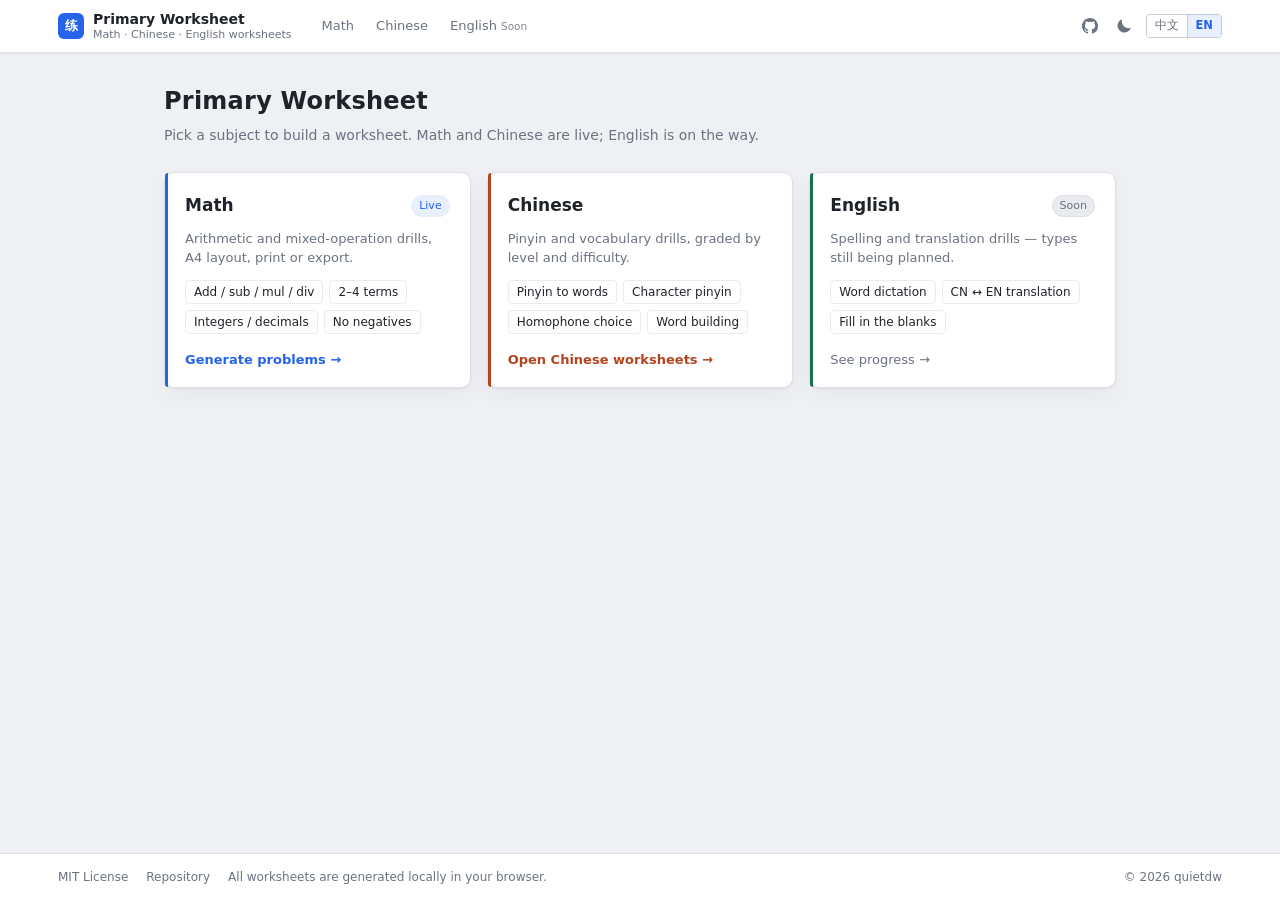
==== commit b790c7a3: "feat: 语文练习页上线，数学页支持种子复现 - 语文页：按年级与星级出题，看拼音写词语 / 生字注音 / 同音字选字 / 组词，附答案卷与 ?selftest=1 页内自检 - 数学页：新增种子输" ====
--- a/index.html
+++ b/index.html
@@ -4,7 +4,7 @@
 <meta charset="utf-8">
 <meta name="viewport" content="width=device-width, initial-scale=1">
 <title>小学练习题生成器 - 数学、语文、英语练习卷在线生成，可导出 Word / PDF</title>
-<meta name="description" content="小学练习卷在线生成：数学口算已上线，支持加减乘除、混合运算、整数与小数、负数限制、自定义题量与 A4 排版，一键导出 Word、PDF 或网页；语文与英语练习题型正在建设中。">
+<meta name="description" content="小学练习卷在线生成：数学口算与语文按难度出题均已上线，支持加减乘除、混合运算、整数与小数、负数限制、看拼音写词语、生字注音、同音字与组词，自定义题量、A4 排版，一键导出 Word、PDF 或网页；英语题型正在建设中。">
 <meta name="keywords" content="小学练习题生成器,小学练习卷,计算题生成器,口算题生成器,数学练习题,语文练习卷,英语练习卷,加减乘除,混合运算,打印练习卷,worksheet generator,primary school worksheet">
 <meta name="author" content="quietdw">
 <meta name="robots" content="index,follow,max-image-preview:large,max-snippet:-1">
@@ -16,7 +16,7 @@
 <meta property="og:type" content="website">
 <meta property="og:site_name" content="小学练习题生成器">
 <meta property="og:title" content="小学练习题生成器 - 数学、语文、英语练习卷在线生成">
-<meta property="og:description" content="数学口算练习卷已上线，语文与英语建设中。A4 排版，一键导出 Word / PDF。">
+<meta property="og:description" content="数学口算与语文分层练习卷已上线，英语建设中。A4 排版，一键打印或存 PDF。">
 <meta property="og:url" content="https://quietdw.github.io/primary-worksheet/">
 <meta property="og:image" content="https://quietdw.github.io/primary-worksheet/og-image.png">
 <meta property="og:image:width" content="1200">
@@ -25,7 +25,7 @@
 <meta property="og:locale" content="zh_CN">
 <meta name="twitter:card" content="summary_large_image">
 <meta name="twitter:title" content="小学练习题生成器 - 数学、语文、英语练习卷在线生成">
-<meta name="twitter:description" content="数学口算练习卷已上线，语文与英语建设中。A4 排版，一键导出 Word / PDF。">
+<meta name="twitter:description" content="数学口算与语文分层练习卷已上线，英语建设中。A4 排版，一键打印或存 PDF。">
 <meta name="twitter:image" content="https://quietdw.github.io/primary-worksheet/og-image.png">
 <link rel="icon" href="favicon.svg" type="image/svg+xml">
 <link rel="apple-touch-icon" href="apple-touch-icon.png">
@@ -49,7 +49,7 @@
       "name": "小学练习题生成器",
       "alternateName": "Primary Worksheet",
       "url": "https://quietdw.github.io/primary-worksheet/",
-      "description": "小学练习卷在线生成，数学口算已上线，语文与英语建设中。",
+      "description": "小学练习卷在线生成，数学口算与语文分层练习已上线，英语建设中。",
       "inLanguage": "zh-CN",
       "isAccessibleForFree": true
     },
@@ -136,7 +136,7 @@
 <main>
   <div class="home">
     <h1 data-shell="homeTitle">小学练习题生成器</h1>
-    <p class="home-lead" data-shell="homeLead">选一个学科出卷，数学口算已上线，语文与英语正在建设。</p>
+    <p class="home-lead" data-shell="homeLead">选一个学科出卷，数学与语文已上线，英语正在建设。</p>
 
     <div class="cards">
 
@@ -155,19 +155,18 @@
         <span class="go" data-shell="mathGo">生成计算题 →</span>
       </a>
 
-      <a class="card pending" data-subject="chinese" href="chinese-practice-generator.html">
+      <a class="card" data-subject="chinese" href="chinese-practice-generator.html">
         <div class="card-head">
           <h2 data-shell="chineseName">语文</h2>
-          <span class="tag" data-shell="pending">建设中</span>
         </div>
-        <p data-shell="chineseDesc">字词与拼音练习卷，题型规划中，页面先占位。</p>
+        <p data-shell="chineseDesc">字词与拼音练习卷，按年级与星级出题，可直接打印。</p>
         <ul>
           <li data-shell="chineseF1">看拼音写词语</li>
           <li data-shell="chineseF2">生字注音</li>
-          <li data-shell="chineseF3">组词</li>
-          <li data-shell="chineseF4">近反义词</li>
+          <li data-shell="chineseF3">同音字选字</li>
+          <li data-shell="chineseF4">组词</li>
         </ul>
-        <span class="go" data-shell="chineseGo">查看进度 →</span>
+        <span class="go" data-shell="chineseGo">生成语文练习卷 →</span>
       </a>
 
       <a class="card pending" data-subject="english" href="english-practice-generator.html">
@@ -196,16 +195,16 @@
 window.SiteShell && SiteShell.extendI18N({
   zh: {
     homeTitle: '小学练习题生成器',
-    homeLead: '选一个学科出卷，数学口算已上线，语文与英语正在建设。',
+    homeLead: '选一个学科出卷，数学与语文已上线，英语正在建设。',
     mathName: '数学',
     liveTag: '已上线',
     mathDesc: '口算与混合运算练习卷，按 A4 排版，直接打印或导出。',
     mathF1: '加减乘除', mathF2: '2–4 个数字', mathF3: '整数 / 小数', mathF4: '负数限制',
     mathGo: '生成计算题 →',
     chineseName: '语文',
-    chineseDesc: '字词与拼音练习卷，题型规划中，页面先占位。',
-    chineseF1: '看拼音写词语', chineseF2: '生字注音', chineseF3: '组词', chineseF4: '近反义词',
-    chineseGo: '查看进度 →',
+    chineseDesc: '字词与拼音练习卷，按年级与星级出题，可直接打印。',
+    chineseF1: '看拼音写词语', chineseF2: '生字注音', chineseF3: '同音字选字', chineseF4: '组词',
+    chineseGo: '生成语文练习卷 →',
     englishName: '英语',
     englishDesc: '单词默写与互译练习卷，题型规划中，页面先占位。',
     englishF1: '单词默写', englishF2: '中英互译', englishF3: '选词填空',
@@ -213,16 +212,16 @@
   },
   en: {
     homeTitle: 'Primary Worksheet',
-    homeLead: 'Pick a subject to build a worksheet. Math is live; Chinese and English are on the way.',
+    homeLead: 'Pick a subject to build a worksheet. Math and Chinese are live; English is on the way.',
     mathName: 'Math',
     liveTag: 'Live',
     mathDesc: 'Arithmetic and mixed-operation drills, A4 layout, print or export.',
     mathF1: 'Add / sub / mul / div', mathF2: '2–4 terms', mathF3: 'Integers / decimals', mathF4: 'No negatives',
     mathGo: 'Generate problems →',
     chineseName: 'Chinese',
-    chineseDesc: 'Pinyin and vocabulary drills — types still being planned.',
-    chineseF1: 'Pinyin to words', chineseF2: 'Character pinyin', chineseF3: 'Word building', chineseF4: 'Synonyms / antonyms',
-    chineseGo: 'See progress →',
+    chineseDesc: 'Pinyin and vocabulary drills, graded by level and difficulty.',
+    chineseF1: 'Pinyin to words', chineseF2: 'Character pinyin', chineseF3: 'Homophone choice', chineseF4: 'Word building',
+    chineseGo: 'Open Chinese worksheets →',
     englishName: 'English',
     englishDesc: 'Spelling and translation drills — types still being planned.',
     englishF1: 'Word dictation', englishF2: 'CN ↔ EN translation', englishF3: 'Fill in the blanks',
--- a/assets/site.css
+++ b/assets/site.css
@@ -167,6 +167,56 @@
 .lang-switch button:hover{color:var(--accent)}
 .lang-switch button.active{background:var(--accent-soft);color:var(--accent);font-weight:600}
 
+/* ---------- 参数项说明气泡（学科页参数面板共用） ---------- */
+.label-tip{display:inline-flex;align-items:center;gap:6px;min-width:0}
+.tip{
+  position:relative;
+  flex:0 0 auto;
+  display:inline-flex;
+  align-items:center;
+  justify-content:center;
+  width:16px;
+  height:16px;
+  border:1px solid var(--line-strong);
+  border-radius:50%;
+  color:var(--muted);
+  font-size:11px;
+  font-weight:600;
+  line-height:1;
+  cursor:help;
+}
+.tip:hover,
+.tip:focus-visible{border-color:var(--accent);color:var(--accent);outline:none}
+.tip:focus-visible{box-shadow:0 0 0 2px var(--accent-soft)}
+.tip-body{
+  position:absolute;
+  left:calc(100% + 8px);
+  top:50%;
+  z-index:25;
+  width:max-content;
+  max-width:min(220px,60vw);
+  padding:7px 9px;
+  border:1px solid var(--line);
+  border-radius:6px;
+  background:var(--panel);
+  color:var(--text);
+  font-size:11.5px;
+  font-weight:400;
+  line-height:1.55;
+  text-align:left;
+  white-space:normal;
+  box-shadow:0 8px 20px rgba(16,24,40,.16);
+  opacity:0;
+  visibility:hidden;
+  transform:translate(-2px,-50%);
+  transition:opacity .12s ease,transform .12s ease,visibility .12s ease;
+  pointer-events:none;
+}
+html[data-theme="dark"] .tip-body{box-shadow:0 8px 20px rgba(0,0,0,.55)}
+.tip:hover .tip-body,
+.tip:focus-visible .tip-body,
+.tip:focus-within .tip-body{opacity:1;visibility:visible;transform:translate(0,-50%)}
+
 /* ---------- 页尾 ---------- */
 .site-footer{
   flex:0 0 auto;
